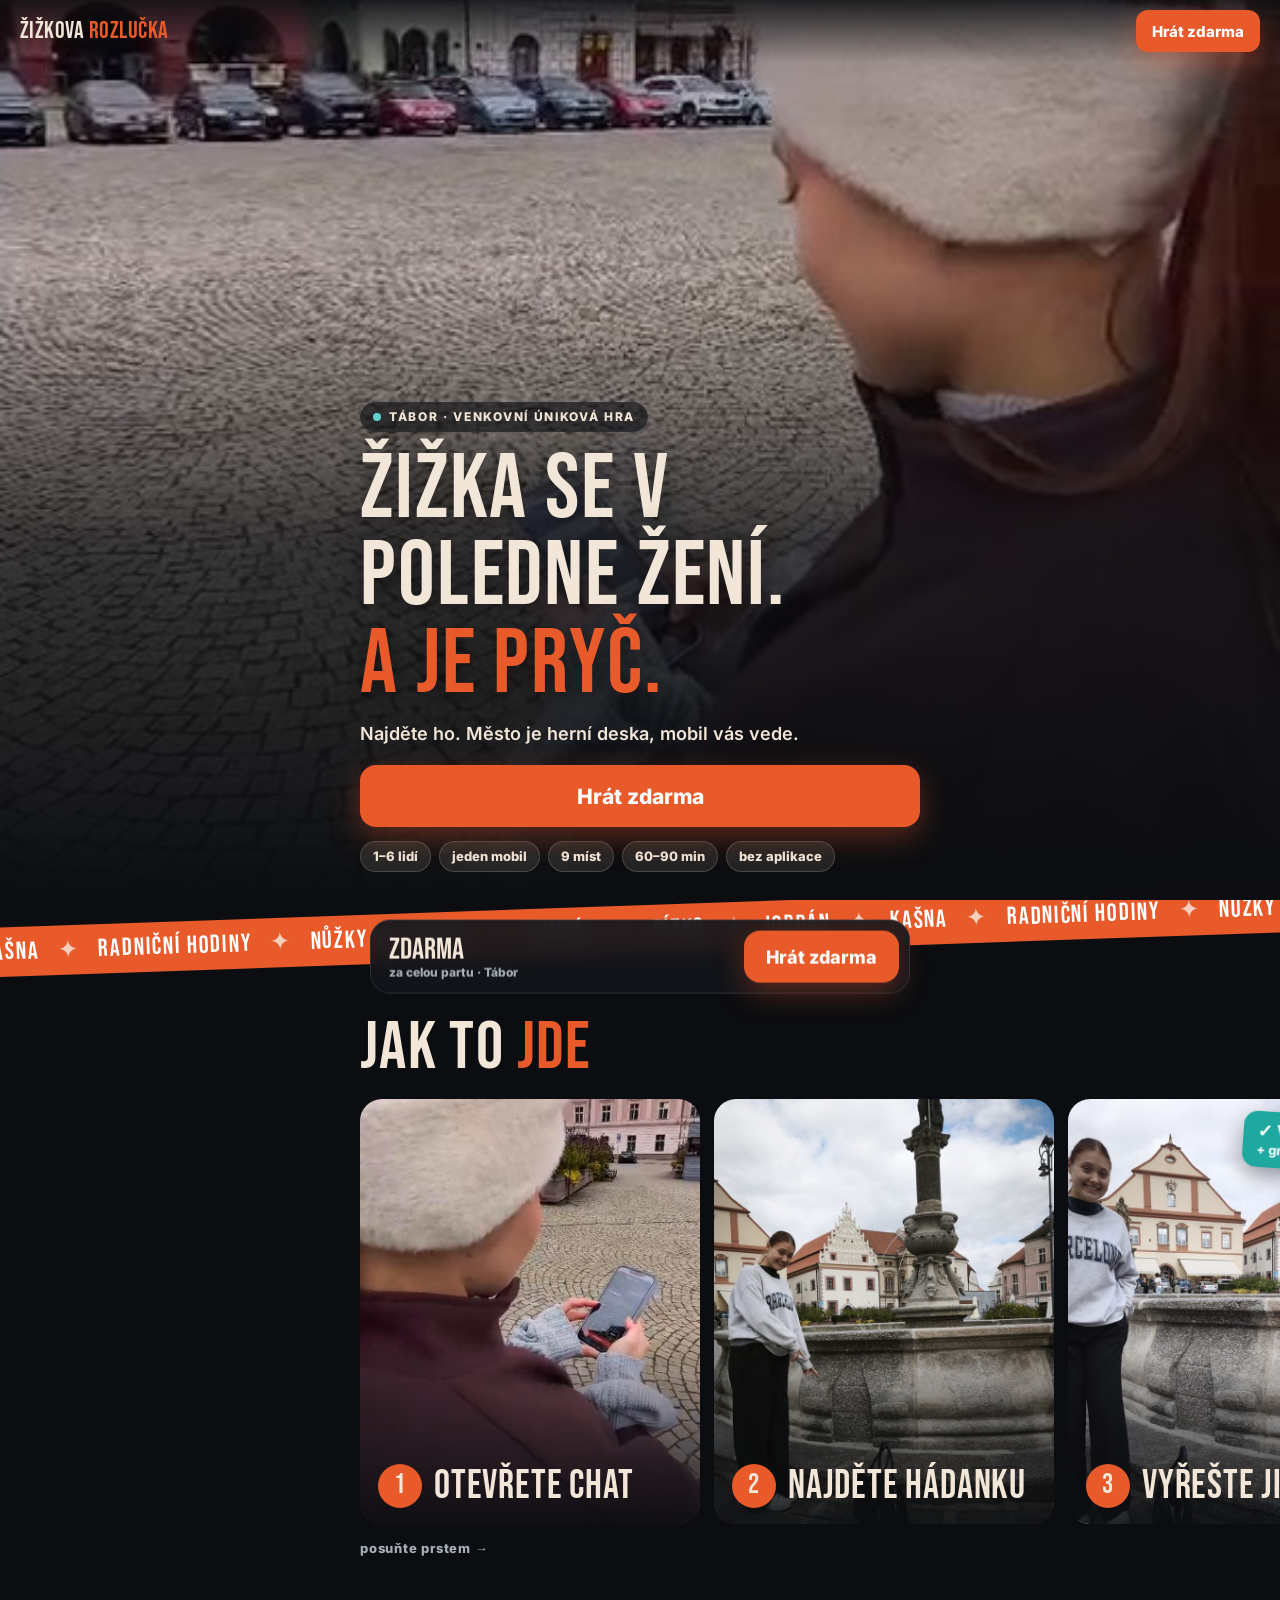
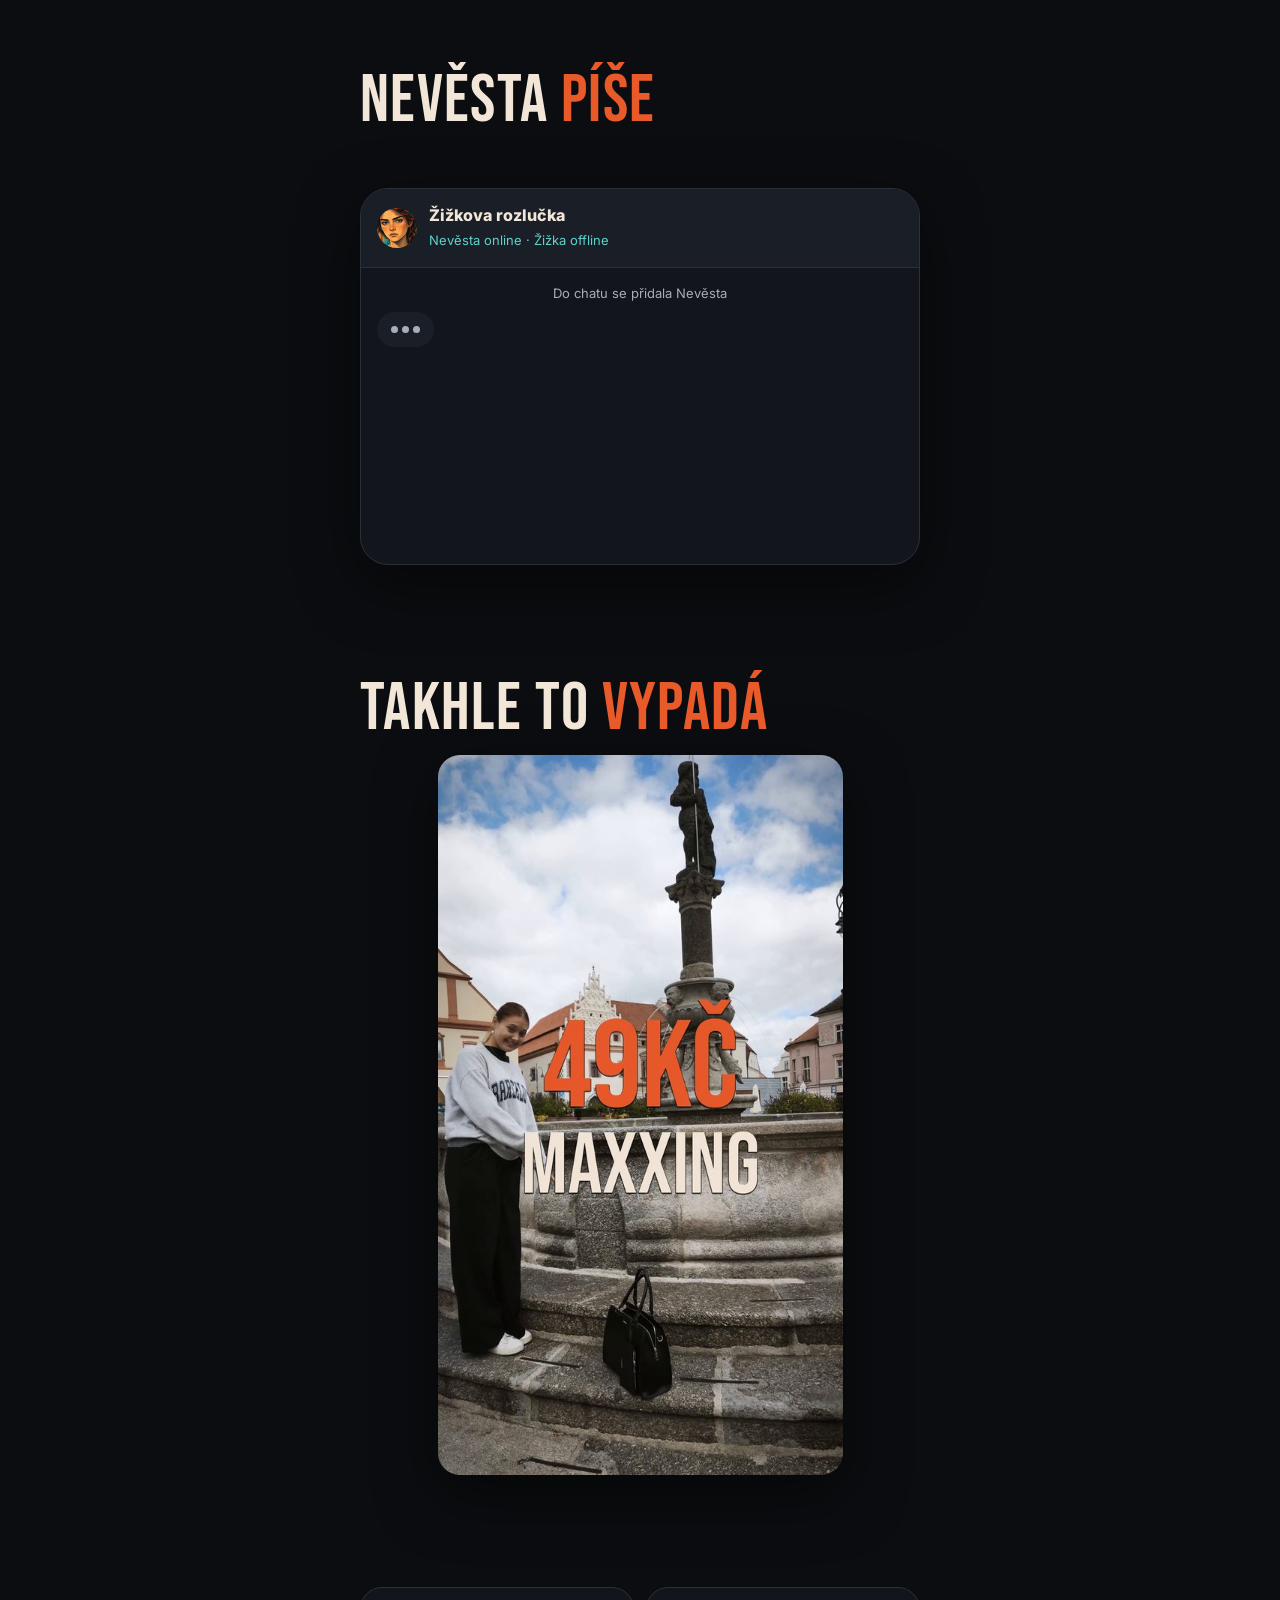
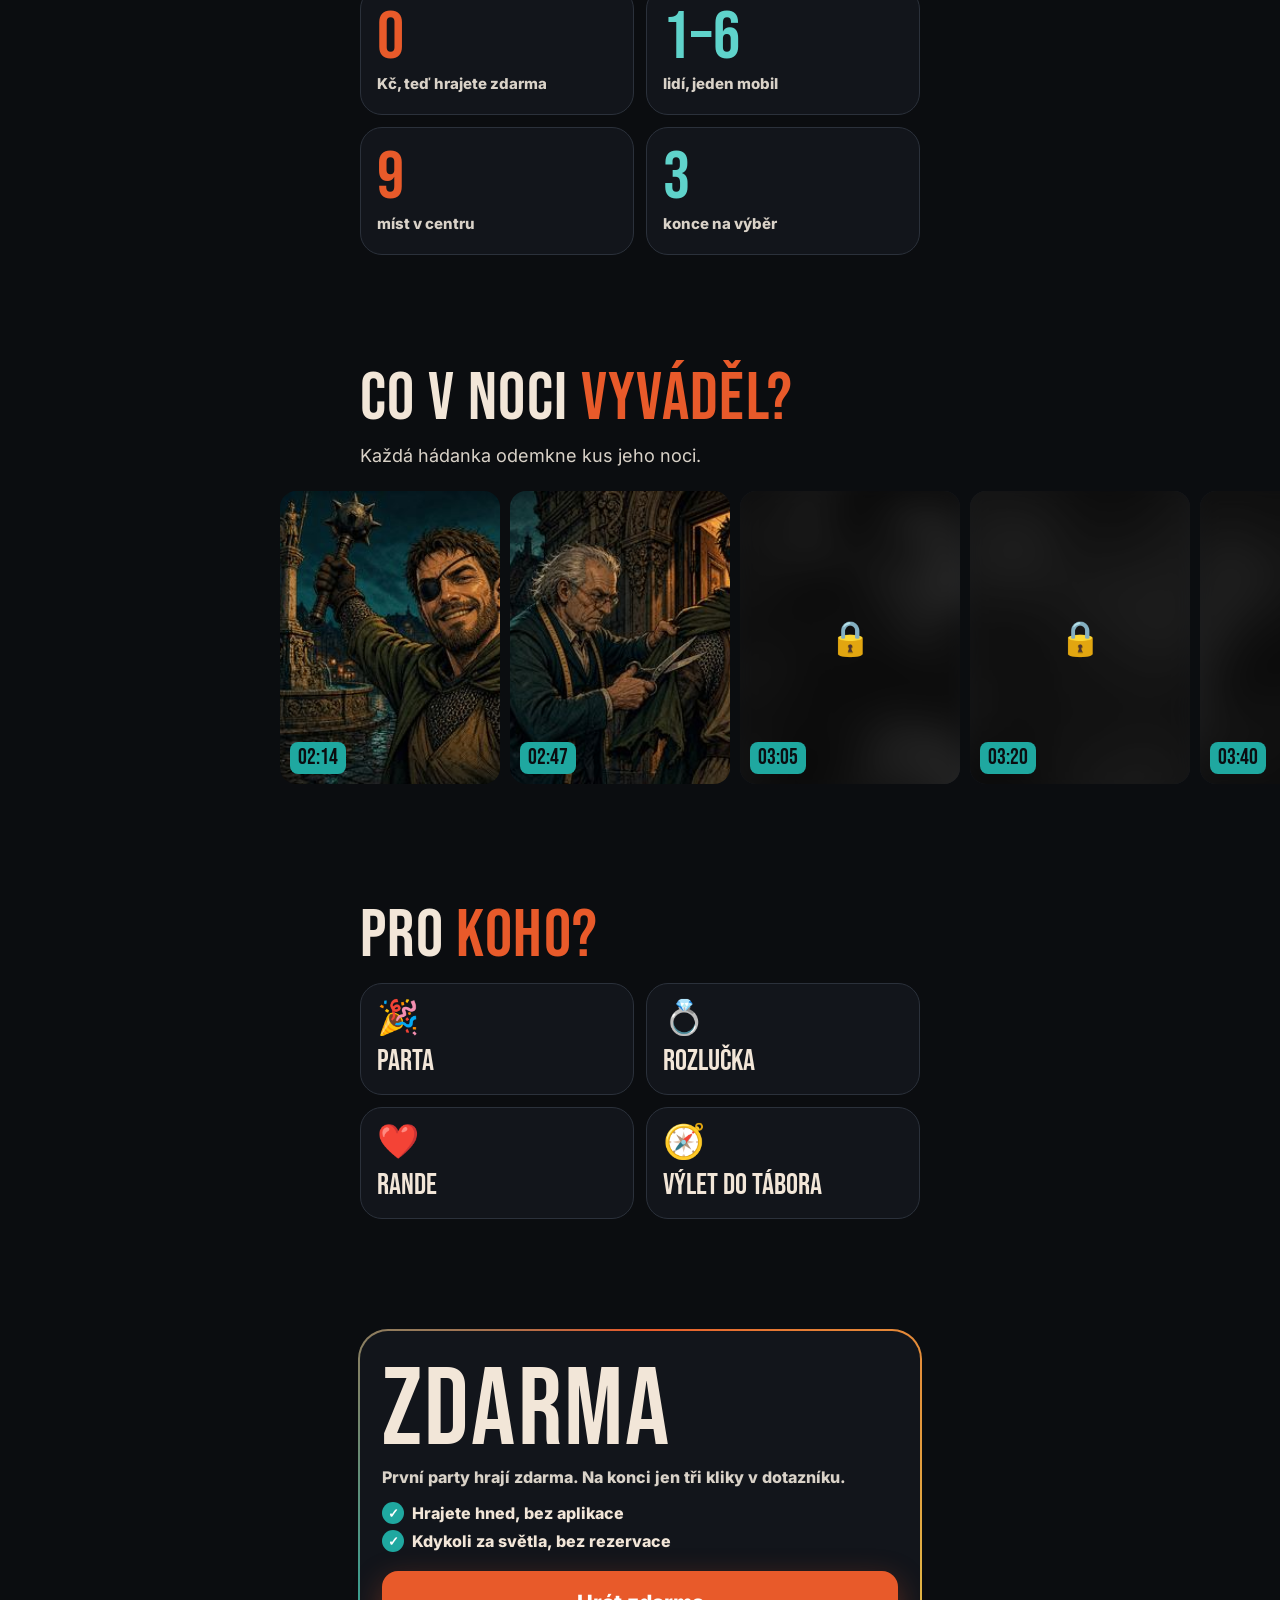
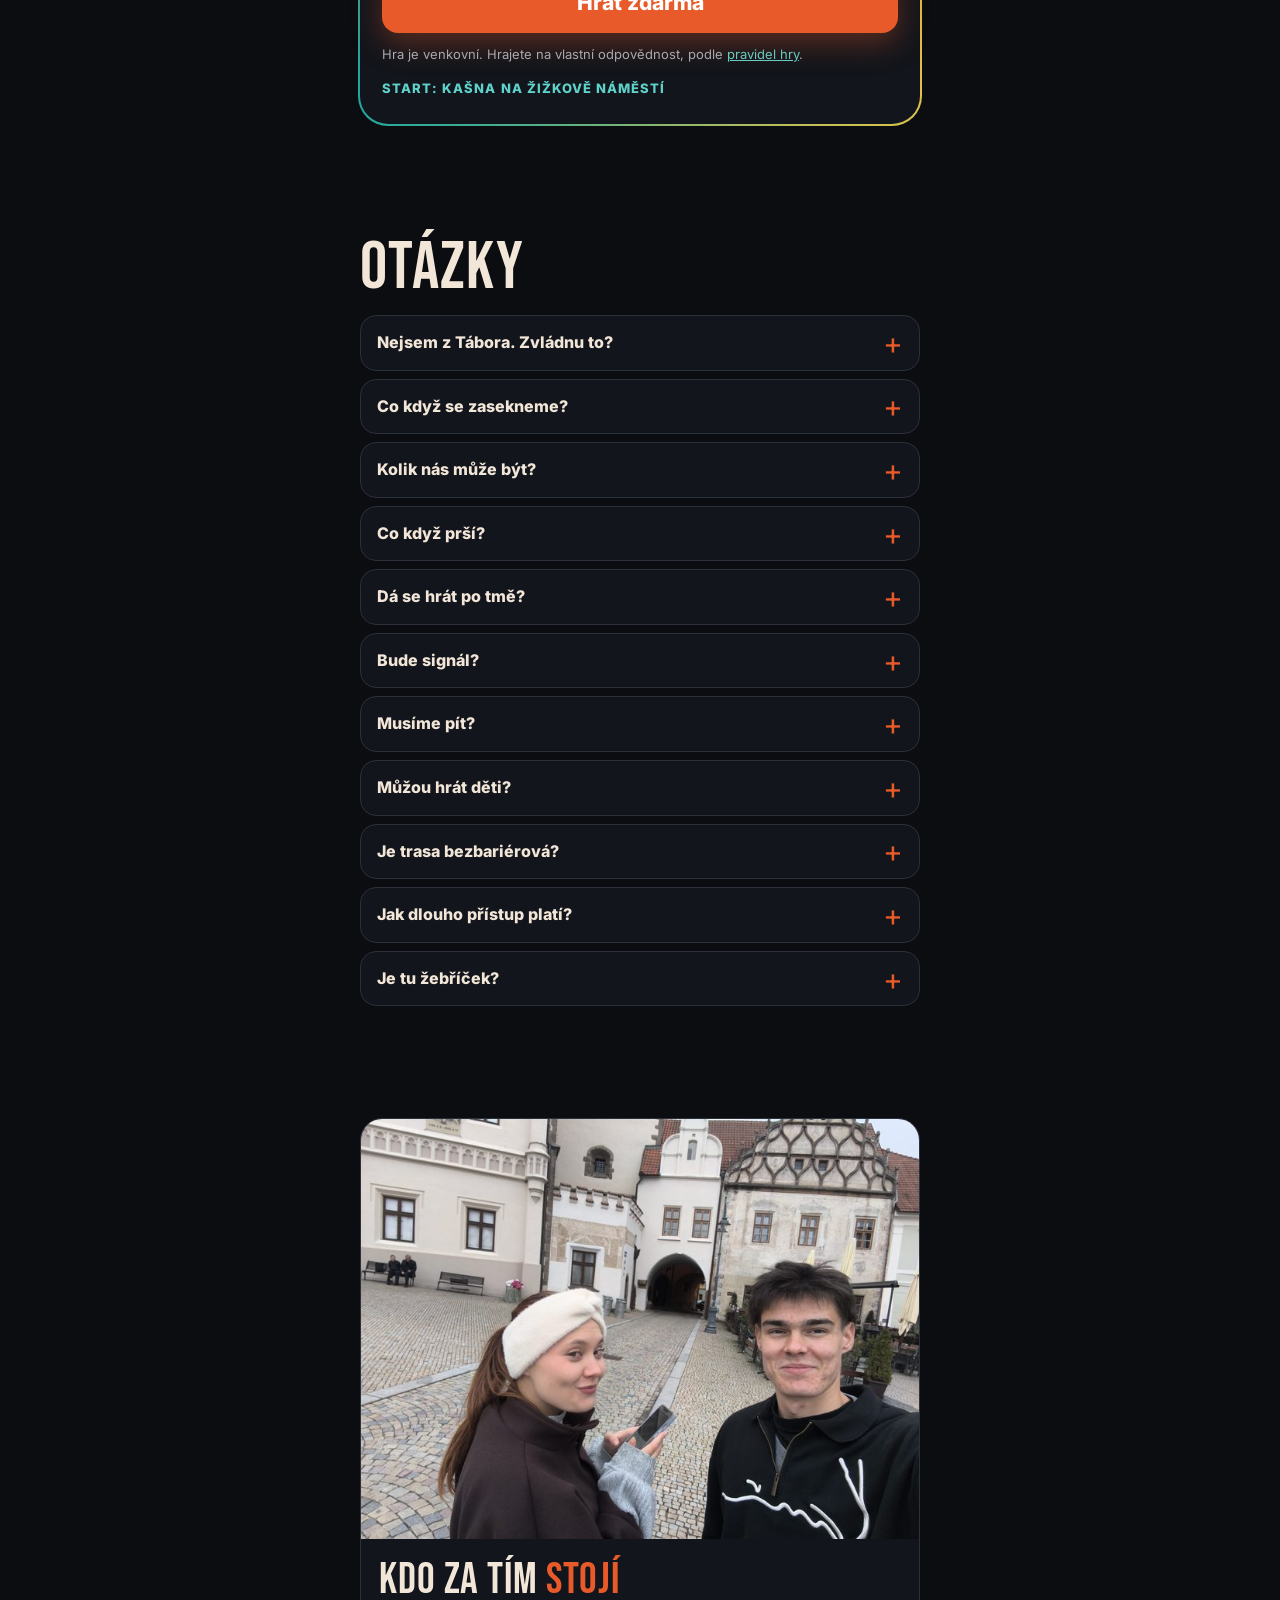
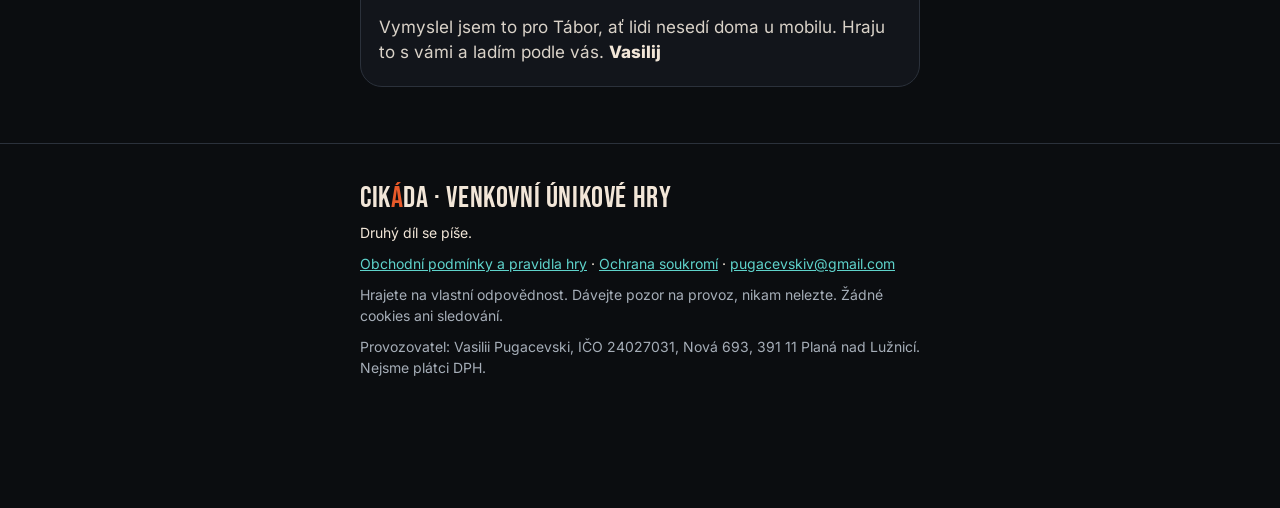
==== index.html @ 6585b7d1 "Nová úvodní stránka pro telefon: video, fotky, chat na zkoušku, méně textu Co-Authored-By: Claude Op" ====
<!doctype html>
<html lang="cs">
<head>
<meta charset="utf-8">
<meta name="viewport" content="width=device-width,initial-scale=1,viewport-fit=cover">
<title>Žižkova rozlučka – venkovní úniková hra v Táboře | CIKÁDA</title>
<meta name="description" content="Žižka se v poledne žení. A je pryč. Venkovní úniková hra pro partu 1–6 lidí v centru Tábora: 9 míst, jeden mobil, žádná aplikace. Hrajte kdykoli.">
<meta name="theme-color" content="#0B0D10">
<link rel="canonical" href="https://vavski.github.io/tabor-hra/">
<meta property="og:type" content="website">
<meta property="og:title" content="Žižkova rozlučka – venkovní úniková hra v Táboře">
<meta property="og:description" content="Žižka se v poledne žení. A je pryč. Najděte ho do poledne. 9 míst, jeden mobil, žádná aplikace.">
<meta property="og:image" content="https://vavski.github.io/tabor-hra/img/og.jpg">
<meta property="og:locale" content="cs_CZ">
<meta name="twitter:card" content="summary_large_image">
<link rel="icon" href="data:image/svg+xml,%3Csvg xmlns='http://www.w3.org/2000/svg' viewBox='0 0 64 64'%3E%3Crect width='64' height='64' rx='12' fill='%230B0D10'/%3E%3Ctext x='32' y='46' font-size='40' text-anchor='middle' font-family='Impact,sans-serif' fill='%23E85A2A'%3EŽ%3C/text%3E%3C/svg%3E">
<link rel="stylesheet" href="web/v5.css?v=20261022">
<script src="web/config.js?v=20261022"></script>
</head>
<body>
<a class="skip" href="#main">Přeskočit na obsah</a>

<header class="top">
  <a class="logo" href="#" aria-label="Žižkova rozlučka, nahoru">ŽIŽKOVA <span>ROZLUČKA</span></a>
  <a class="btn sm" data-cta href="#koupit"><span data-cta-label>Hrát</span></a>
</header>

<main id="main">

<!-- 1 · úvod: video, jedna věta, tlačítko -->
<section class="hero" aria-labelledby="h1">
  <video class="hero-bg" src="img/v5/uvod.mp4" poster="img/v5/uvod.jpg" autoplay muted loop playsinline aria-hidden="true"></video>
  <div class="hero-in">
    <p class="pill"><i></i>Tábor · venkovní úniková hra</p>
    <h1 id="h1">Žižka se v poledne žení.<br><span>A je pryč.</span></h1>
    <p class="hero-sub">Najděte ho. Město je herní deska, mobil vás vede.</p>
    <a class="btn big shine" data-cta href="#koupit"><span data-cta-label>Hrát</span></a>
    <ul class="chips">
      <li>1–6 lidí</li><li>jeden mobil</li><li>9 míst</li><li>60–90 min</li><li>bez aplikace</li>
    </ul>
  </div>
</section>

<div class="marq" aria-hidden="true"><div>
  <span>KAŠNA</span><b>✦</b><span>RADNIČNÍ HODINY</span><b>✦</b><span>NŮŽKY NA FASÁDĚ</span><b>✦</b><span>POMNÍK</span><b>✦</b><span>PÍTKO</span><b>✦</b><span>JORDÁN</span><b>✦</b>
  <span>KAŠNA</span><b>✦</b><span>RADNIČNÍ HODINY</span><b>✦</b><span>NŮŽKY NA FASÁDĚ</span><b>✦</b><span>POMNÍK</span><b>✦</b><span>PÍTKO</span><b>✦</b><span>JORDÁN</span><b>✦</b>
</div></div>

<!-- 2 · jak to jde: tři fotky -->
<section id="jak" aria-labelledby="jak-t">
  <div class="wrap">
    <h2 id="jak-t" class="reveal">Jak to <span>jde</span></h2>
  </div>
  <div class="cards" tabindex="0" aria-label="Tři kroky, posuňte prstem">
    <figure class="card reveal"><img src="img/v5/krok1.jpg" alt="Hráčka na náměstí drží mobil s chatem hry" loading="lazy" width="720" height="900">
      <figcaption><b>1</b>Otevřete chat</figcaption></figure>
    <figure class="card reveal d1"><img src="img/v5/krok2.jpg" alt="Hráčka ukazuje na kašnu, kde je schovaná hádanka" loading="lazy" width="720" height="900">
      <figcaption><b>2</b>Najděte hádanku</figcaption></figure>
    <figure class="card reveal d2"><img src="img/v5/krok3.jpg" alt="Hráčka se směje u kašny, hádanku vyřešila" loading="lazy" width="720" height="900">
      <span class="win">✓ VYŘEŠENO<small>+ groše do kasy</small></span>
      <figcaption><b>3</b>Vyřešte ji</figcaption></figure>
  </div>
  <div class="wrap"><p class="swipe">posuňte prstem →</p></div>
</section>

<!-- 3 · chat na zkoušku -->
<section id="chat-sec" aria-labelledby="chat-t">
  <div class="wrap">
    <h2 id="chat-t" class="reveal">Nevěsta <span>píše</span></h2>
    <p class="lead reveal">Takhle hra začíná. Odpovězte jí.</p>
    <div class="phone reveal" id="chat" aria-live="polite">
      <div class="ph-top"><img src="img/av-nevesta.jpg" alt="" width="40" height="40"><div><b>Žižkova rozlučka</b><small>Nevěsta online · Žižka offline</small></div></div>
      <div class="ph-body" id="chat-body"></div>
      <div class="ph-quick" id="chat-quick"></div>
    </div>
  </div>
</section>

<!-- 4 · video ukázka -->
<section aria-labelledby="vid-t">
  <div class="wrap">
    <h2 id="vid-t" class="reveal">Takhle to <span>vypadá</span></h2>
    <div class="vid reveal">
      <video src="img/v5/ukazka.mp4" poster="img/v5/ukazka.jpg" muted loop playsinline preload="none" data-autoplay aria-label="Krátké video z hraní na náměstí v Táboře"></video>
    </div>
  </div>
</section>

<!-- 5 · čísla -->
<section aria-labelledby="cis-t">
  <div class="wrap">
    <h2 id="cis-t" class="sr">Hra v číslech</h2>
    <div class="stats">
      <div class="reveal"><b data-count="49" id="stat-price">49</b><span id="stat-price-t">Kč za celou partu</span></div>
      <div class="reveal d1"><b>1–6</b><span>lidí, jeden mobil</span></div>
      <div class="reveal d2"><b data-count="9">9</b><span>míst v centru</span></div>
      <div class="reveal d3"><b data-count="3">3</b><span>konce na výběr</span></div>
    </div>
  </div>
</section>

<!-- 6 · okénka noci -->
<section class="noc" aria-labelledby="noc-t">
  <div class="wrap">
    <h2 id="noc-t" class="reveal">Co v noci <span>vyváděl?</span></h2>
    <p class="lead reveal">Každá hádanka odemkne kus jeho noci.</p>
  </div>
  <div class="okna" tabindex="0" aria-label="Devět okének Žižkovy noci">
    <figure class="okno"><img src="img/noc/1.jpg" alt="Žižka si u kašny dělá selfie" loading="lazy"><figcaption>02:14</figcaption></figure>
    <figure class="okno"><img src="img/noc/2.jpg" alt="Krejčí stříhá Žižkovi rukáv pláště" loading="lazy"><figcaption>02:47</figcaption></figure>
    <figure class="okno lock"><img src="img/noc/3.jpg" alt="" loading="lazy"><figcaption>03:05</figcaption></figure>
    <figure class="okno lock"><img src="img/noc/4.jpg" alt="" loading="lazy"><figcaption>03:20</figcaption></figure>
    <figure class="okno lock"><img src="img/noc/5.jpg" alt="" loading="lazy"><figcaption>03:40</figcaption></figure>
    <figure class="okno lock"><img src="img/noc/6.jpg" alt="" loading="lazy"><figcaption>04:02</figcaption></figure>
    <figure class="okno lock"><img src="img/noc/7.jpg" alt="" loading="lazy"><figcaption>04:30</figcaption></figure>
    <figure class="okno lock"><img src="img/noc/8.jpg" alt="" loading="lazy"><figcaption>04:50</figcaption></figure>
    <figure class="okno lock fin"><img src="img/noc/9.jpg" alt="" loading="lazy"><figcaption>05:02</figcaption></figure>
  </div>
</section>

<!-- 7 · pro koho -->
<section aria-labelledby="kdo-t">
  <div class="wrap">
    <h2 id="kdo-t" class="reveal">Pro <span>koho?</span></h2>
    <ul class="tiles">
      <li class="reveal"><i>🎉</i>Parta</li>
      <li class="reveal d1"><i>💍</i>Rozlučka</li>
      <li class="reveal d2"><i>❤️</i>Rande</li>
      <li class="reveal d3"><i>🧭</i>Výlet do Tábora</li>
    </ul>
  </div>
</section>

<!-- 8 · koupit -->
<section id="koupit" aria-labelledby="koupit-t">
  <div class="wrap">
    <div class="buy reveal">
      <h2 id="koupit-t" class="sr">Hrát</h2>
      <div data-only="prodej">
        <div class="price"><s class="hide" id="price-old"></s><span id="price">49</span><small>Kč</small></div>
        <p class="per">za celou partu · <span id="price-note">zaváděcí cena</span></p>
      </div>
      <div data-only="zdarma">
        <div class="price">Zdarma</div>
        <p class="per">První party hrají zdarma. Na konci jen tři kliky v dotazníku.</p>
      </div>
      <div data-only="brzy">
        <div class="price">Brzy</div>
        <p class="per">Napište nám a dáme vědět, až hra vyjde.</p>
      </div>
      <ul class="ticks">
        <li>Hrajete hned, bez aplikace</li>
        <li>Kdykoli za světla, bez rezervace</li>
        <li data-only="prodej">Peníze zpět, když hra nefunguje</li>
      </ul>
      <div data-only="prodej">
        <a class="btn big shine" id="pay-btn" href="#" rel="noopener">Koupit a hrát</a>
        <p class="small">Máte kód od kamarádů? Zadáte ho při platbě.</p>
        <p class="small">Zaplacením souhlasíte s <a href="podminky.html">obchodními podmínkami</a> a s tím, že přístup ke hře dostanete okamžitě. Tím ztrácíte právo odstoupit od smlouvy do 14 dnů. Když hra nefunguje, peníze vrátíme.</p>
        <p class="small hide" id="pay-missing">Platba se připravuje. Napište si o hru na <a data-mail href="#">e-mail</a>.</p>
      </div>
      <div data-only="zdarma">
        <a class="btn big shine" id="play-btn" href="hra/">Hrát zdarma</a>
        <p class="small">Hra je venkovní. Hrajete na vlastní odpovědnost, podle <a href="podminky.html">pravidel hry</a>.</p>
      </div>
      <div data-only="brzy">
        <a class="btn big" data-mail data-subject="Chci vědět, až Žižkova rozlučka vyjde" href="#">Napsat e-mail</a>
      </div>
      <p class="start">Start: kašna na Žižkově náměstí</p>
    </div>
  </div>
</section>

<!-- 9 · otázky -->
<section id="faq" aria-labelledby="faq-t">
  <div class="wrap">
    <h2 id="faq-t" class="reveal">Otázky</h2>
    <div class="faq">
      <details><summary>Nejsem z Tábora. Zvládnu to?</summary><p>Ano. Chat vás vede od místa k místu. Start je u kašny na Žižkově náměstí, 20 minut pěšky od nádraží.</p></details>
      <details><summary>Co když se zasekneme?</summary><p>Na každém místě jsou nápovědy. Ta poslední řekne řešení.</p></details>
      <details><summary>Kolik nás může být?</summary><p>1–6 lidí na jeden mobil. Větší parta se rozdělí na dvě a soutěží.</p></details>
      <details><summary>Co když prší?</summary><p>Hraje se venku. Když leje, přerušte to. Hra si pamatuje, kde jste.</p></details>
      <details><summary>Dá se hrát po tmě?</summary><p>Radši ne, hádanky jsou na fasádách. V listopadu vyrazte nejpozději ve tři.</p></details>
      <details><summary>Bude signál?</summary><p>Otevřete hru doma na wifi (asi 4 MB). Pak jde dohrát i bez signálu.</p></details>
      <details><summary>Musíme pít?</summary><p>Ne. Ve hře se pije jen voda z pítka.</p></details>
      <details><summary>Můžou hrát děti?</summary><p>Humor je pro 15+. Rodinnou verzi zatím nemáme.</p></details>
      <details><summary>Je trasa bezbariérová?</summary><p>Není. Je na ní kopec k Jordánu a úzká ulička.</p></details>
      <details><summary>Jak dlouho přístup platí?</summary><p><span data-validity>12</span> měsíců od zaplacení, jedna hra pro jednu partu.</p></details>
      <details><summary>Je tu žebříček?</summary><p>Ano. Pošlete nám kartu z konce hry a zapíšeme vaši rotu.</p></details>
    </div>
  </div>
</section>

<!-- 10 · o nás -->
<section id="o-nas" aria-labelledby="onas-t">
  <div class="wrap">
    <figure class="onas reveal">
      <img src="img/v5/onas.jpg" alt="Vasilij, autor hry, s testerkou na náměstí v Táboře" loading="lazy" width="720" height="541">
      <figcaption><h2 id="onas-t">Kdo za tím <span>stojí</span></h2>
        <p>Vymyslel jsem to pro Tábor, ať lidi nesedí doma u mobilu. Hraju to s vámi a ladím podle vás. <b>Vasilij</b></p>
        <a class="ig hide" id="ig2" href="#" rel="noopener">Instagram</a></figcaption>
    </figure>
  </div>
</section>

</main>

<footer>
  <div class="wrap">
    <p class="foot-logo">CIK<span>Á</span>DA · venkovní únikové hry</p>
    <p>Druhý díl se píše.</p>
    <p><a href="podminky.html">Obchodní podmínky a pravidla hry</a> · <a href="soukromi.html">Ochrana soukromí</a> · <a data-mail href="#">e-mail</a></p>
    <p class="muted">Hrajete na vlastní odpovědnost. Dávejte pozor na provoz, nikam nelezte. Žádné cookies ani sledování.</p>
    <p class="muted" id="seller"></p>
  </div>
</footer>

<div class="bar" id="bar">
  <div id="bar-price">49&nbsp;Kč<small>za celou partu</small></div>
  <a class="btn shine" data-cta href="#koupit"><span data-cta-label>Hrát</span></a>
</div>
<div class="toast" id="toast" role="status"></div>

<script src="web/v5.js?v=20261022"></script>
</body>
</html>
---- web/v5.css ----
/* Žižkova rozlučka – úvodní stránka v5 (22. 10. 2026). Stavěno pro telefon: obraz místo textu, max 3 řádky v kuse.
   Podmínky a soukromí dál používají style.css. */
@import url("fonts.css");

:root{
  --ink:#0B0D10; --ink2:#12151b; --ink3:#1a1e26; --line:#2b313b;
  --paper:#F2E6D8; --paper2:#d9d2c8; --mute:#a6aeb8;
  --ember:#E85A2A; --ember2:#ff7a47; --teal:#1FA8A0; --teal2:#5fd3cb; --gold:#e0c34a;
  --pad:20px; --r:22px;
}
*{box-sizing:border-box;margin:0;padding:0}
html{scroll-behavior:smooth;-webkit-text-size-adjust:100%}
html,body{overflow-x:clip}
body{background:var(--ink);color:var(--paper);font:17px/1.5 Inter,system-ui,sans-serif}
img,video{display:block;max-width:100%}
a{color:var(--teal2)}
a:focus-visible,button:focus-visible,summary:focus-visible,[tabindex]:focus-visible{outline:3px solid var(--gold);outline-offset:3px;border-radius:8px}
.skip{position:absolute;left:-999px;top:8px;background:var(--gold);color:#000;padding:8px 12px;border-radius:8px;z-index:100;font-weight:800}
.skip:focus{left:8px}
.sr{position:absolute;width:1px;height:1px;overflow:hidden;clip:rect(0 0 0 0)}
.hide{display:none!important}
.muted{color:var(--mute)}

/* jedna osa pro všechno: 20 px od kraje, max 560 px */
.wrap{width:min(560px,100% - 2*var(--pad));margin:0 auto}
section{padding:56px 0}
h1,h2,.price,.stats b,.logo,.card figcaption,.foot-logo{font-family:"Bebas Neue",Impact,sans-serif;font-weight:400;letter-spacing:.02em;line-height:.95}
h2{font-size:clamp(48px,13vw,68px);margin-bottom:14px}
h1 span,h2 span{color:var(--ember)}
.lead{font-size:18px;color:var(--paper2);margin:-4px 0 18px}

/* tlačítka */
.btn{position:relative;overflow:hidden;display:inline-flex;align-items:center;justify-content:center;background:var(--ember);color:#fff;border:0;border-radius:16px;padding:14px 22px;font:800 18px Inter;text-decoration:none;cursor:pointer;min-height:52px;box-shadow:0 10px 30px rgba(232,90,42,.35);transition:transform .15s}
.btn:active{transform:scale(.97)}
.btn.big{width:100%;min-height:62px;font-size:21px}
.btn.sm{min-height:42px;padding:8px 16px;font-size:15px;border-radius:12px}
.shine::after{content:"";position:absolute;inset:0;background:linear-gradient(110deg,transparent 30%,rgba(255,255,255,.45) 50%,transparent 70%);transform:translateX(-100%);animation:shine 3.2s ease-in-out infinite}
@keyframes shine{0%,55%{transform:translateX(-100%)}85%,100%{transform:translateX(100%)}}

/* hlavička */
.top{position:fixed;inset:0 0 auto;z-index:20;display:flex;align-items:center;justify-content:space-between;gap:12px;padding:10px var(--pad);padding-top:max(10px,env(safe-area-inset-top));background:linear-gradient(rgba(11,13,16,.85),rgba(11,13,16,0))}
.logo{font-size:24px;color:var(--paper);text-decoration:none}
.logo span{color:var(--ember)}

/* 1 · úvod */
.hero{position:relative;min-height:100svh;display:flex;align-items:flex-end;padding:0 0 28px;overflow:hidden}
.hero-bg{position:absolute;inset:0;width:100%;height:100%;object-fit:cover}
.hero::before{content:"";position:absolute;inset:0;z-index:1;background:linear-gradient(180deg,rgba(11,13,16,.35) 0%,rgba(11,13,16,.1) 30%,rgba(11,13,16,.75) 60%,var(--ink) 100%)}
.hero-in{position:relative;z-index:2;width:min(560px,100% - 2*var(--pad));margin:0 auto}
.pill{display:inline-flex;align-items:center;gap:8px;font:800 12px/1 Inter;letter-spacing:.14em;text-transform:uppercase;background:rgba(11,13,16,.6);border:1px solid var(--line);border-radius:99px;padding:8px 12px;margin-bottom:14px}
.pill i{width:8px;height:8px;border-radius:50%;background:var(--teal2);box-shadow:0 0 0 0 var(--teal2);animation:ping 1.8s infinite}
@keyframes ping{70%{box-shadow:0 0 0 8px transparent}100%{box-shadow:0 0 0 0 transparent}}
h1{font-size:clamp(56px,16vw,92px);text-shadow:0 4px 24px rgba(0,0,0,.6)}
h1 span{display:inline-block;animation:pop .7s .3s both}
@keyframes pop{from{opacity:0;transform:translateY(18px) scale(.9)}to{opacity:1;transform:none}}
.hero-sub{font-size:18px;font-weight:600;margin:12px 0 18px;color:var(--paper)}
.chips{list-style:none;display:flex;flex-wrap:wrap;gap:8px;margin-top:14px}
.chips li{font:700 13px/1 Inter;background:rgba(242,230,216,.1);border:1px solid rgba(242,230,216,.18);border-radius:99px;padding:8px 12px}

/* běžící pás míst */
.marq{overflow:hidden;background:var(--ember);color:#fff;padding:12px 0;transform:rotate(-2deg) scale(1.03);margin:6px 0}
.marq div{display:flex;gap:18px;width:max-content;animation:marq 22s linear infinite;font:400 24px/1 "Bebas Neue",Impact,sans-serif;letter-spacing:.06em}
.marq b{font-weight:400;opacity:.7}
@keyframes marq{to{transform:translateX(-50%)}}

/* 2 · tři kroky */
.cards{display:flex;gap:14px;overflow-x:auto;scroll-snap-type:x mandatory;padding:4px var(--pad) 8px;scrollbar-width:none}
.cards::-webkit-scrollbar{display:none}
@media (min-width:600px){.cards{padding-left:calc(50% - 280px);padding-right:calc(50% - 280px)}}
.card{position:relative;flex:0 0 78%;max-width:340px;scroll-snap-align:center;border-radius:var(--r);overflow:hidden;background:var(--ink3);aspect-ratio:4/5}
.card img{width:100%;height:100%;object-fit:cover}
.card::after{content:"";position:absolute;inset:0;background:linear-gradient(180deg,transparent 55%,rgba(11,13,16,.9))}
.card figcaption{position:absolute;left:18px;right:18px;bottom:16px;z-index:2;font-size:40px;display:flex;align-items:center;gap:12px}
.card figcaption b{display:grid;place-items:center;width:44px;height:44px;border-radius:50%;background:var(--ember);font-size:28px;font-weight:400;flex:none}
.win{position:absolute;z-index:3;top:16px;right:16px;background:var(--teal);color:#fff;font:800 18px/1.1 Inter;padding:10px 14px;border-radius:14px;box-shadow:0 8px 24px rgba(0,0,0,.4);transform:rotate(4deg)}
.win small{display:block;font:700 13px Inter;opacity:.9}
.card.in .win{animation:bump .6s .5s both}
@keyframes bump{0%{transform:scale(0) rotate(-20deg)}70%{transform:scale(1.15) rotate(6deg)}100%{transform:scale(1) rotate(4deg)}}
.swipe{font:700 13px Inter;color:var(--mute);margin-top:8px;letter-spacing:.06em}

/* 3 · chat */
.phone{background:var(--ink2);border:1px solid var(--line);border-radius:28px;overflow:hidden;box-shadow:0 20px 60px rgba(0,0,0,.5)}
.ph-top{display:flex;align-items:center;gap:12px;padding:14px 16px;border-bottom:1px solid var(--line);background:var(--ink3)}
.ph-top img{width:40px;height:40px;border-radius:50%}
.ph-top b{display:block;font-size:16px}
.ph-top small{color:var(--teal2);font-size:13px}
.ph-body{padding:16px;display:flex;flex-direction:column;gap:10px;min-height:280px}
.m{max-width:85%;padding:11px 14px;border-radius:18px 18px 18px 6px;background:var(--ink3);font-size:16px;line-height:1.4;animation:msg .35s both}
.m.me{align-self:flex-end;background:var(--teal);color:#fff;border-radius:18px 18px 6px 18px}
.m.sys{align-self:center;background:none;color:var(--mute);font-size:13px;padding:0}
.m.hot{border:2px solid var(--ember)}
.m small{display:block;color:var(--ember2);font-weight:800;font-size:12px;margin-bottom:2px}
.typing{display:inline-flex;gap:4px;padding:14px;background:var(--ink3);border-radius:18px;width:max-content}
.typing i{width:7px;height:7px;border-radius:50%;background:var(--mute);animation:dot 1s infinite}
.typing i:nth-child(2){animation-delay:.15s}.typing i:nth-child(3){animation-delay:.3s}
@keyframes dot{50%{opacity:.25;transform:translateY(-3px)}}
@keyframes msg{from{opacity:0;transform:translateY(10px)}to{opacity:1;transform:none}}
.ph-quick{display:flex;flex-wrap:wrap;gap:8px;padding:0 16px 16px}
.ph-quick button,.ph-quick a{flex:1 1 45%;min-height:48px;border-radius:14px;border:2px solid var(--teal);background:transparent;color:var(--paper);font:700 15px Inter;cursor:pointer;animation:msg .35s both;text-align:center;text-decoration:none;display:grid;place-items:center;padding:8px}
.ph-quick a{background:var(--ember);border-color:var(--ember);color:#fff;flex-basis:100%}

/* 4 · video */
.vid{border-radius:var(--r);overflow:hidden;aspect-ratio:9/16;max-height:80svh;margin:0 auto;background:var(--ink3);box-shadow:0 20px 60px rgba(0,0,0,.5)}
.vid video{width:100%;height:100%;object-fit:cover}

/* 5 · čísla */
.stats{display:grid;grid-template-columns:1fr 1fr;gap:12px}
.stats div{background:var(--ink2);border:1px solid var(--line);border-radius:var(--r);padding:18px 16px}
.stats b{display:block;font-size:68px;color:var(--ember)}
.stats div:nth-child(2) b,.stats div:nth-child(4) b{color:var(--teal2)}
.stats span{font:700 15px/1.3 Inter;color:var(--paper2)}

/* 6 · okénka */
.okna{display:flex;gap:10px;overflow-x:auto;scroll-snap-type:x mandatory;padding:4px var(--pad) 8px;scrollbar-width:none}
.okna::-webkit-scrollbar{display:none}
@media (min-width:600px){.okna{padding-left:calc(50% - 280px)}}
.okno{position:relative;flex:0 0 46%;max-width:220px;aspect-ratio:3/4;border-radius:16px;overflow:hidden;scroll-snap-align:start;background:var(--ink3);cursor:pointer}
.okno img{width:100%;height:100%;object-fit:cover}
.okno figcaption{position:absolute;left:10px;bottom:10px;background:var(--teal);color:var(--ink);font:400 22px/1 "Bebas Neue",Impact;padding:5px 8px;border-radius:8px}
.okno.lock img{filter:blur(14px) brightness(.5);transform:scale(1.2)}
.okno.lock::after{content:"🔒";position:absolute;inset:0;display:grid;place-items:center;font-size:34px}
.okno.fin figcaption{background:var(--ember);color:#fff}
.okno.shake{animation:shake .4s}
@keyframes shake{25%{transform:translateX(-6px)}75%{transform:translateX(6px)}}

/* 7 · pro koho */
.tiles{list-style:none;display:grid;grid-template-columns:1fr 1fr;gap:12px}
.tiles li{background:var(--ink2);border:1px solid var(--line);border-radius:var(--r);padding:18px 16px;font:400 30px/1 "Bebas Neue",Impact,sans-serif}
.tiles i{display:block;font-style:normal;font-size:34px;margin-bottom:10px}

/* 8 · koupit */
.buy{position:relative;border-radius:28px;padding:28px 22px;background:var(--ink2);isolation:isolate}
.buy::before{content:"";position:absolute;inset:-2px;z-index:-1;border-radius:30px;background:conic-gradient(from var(--a,0deg),var(--ember),var(--gold),var(--teal),var(--ember));animation:spin 6s linear infinite}
.buy::after{content:"";position:absolute;inset:0;z-index:-1;border-radius:28px;background:var(--ink2)}
@property --a{syntax:"<angle>";inherits:false;initial-value:0deg}
@keyframes spin{to{--a:360deg}}
.price{font-size:110px;color:var(--paper);display:flex;align-items:baseline;gap:8px}
.price small{font-size:40px;color:var(--ember)}
.price s{font-size:40px;color:var(--mute)}
.per{font:700 16px Inter;color:var(--paper2);margin:4px 0 16px}
.per span{color:var(--gold)}
.ticks{list-style:none;margin:0 0 20px;display:grid;gap:8px}
.ticks li{font:700 16px Inter;padding-left:30px;position:relative}
.ticks li::before{content:"✓";position:absolute;left:0;top:-1px;width:22px;height:22px;border-radius:50%;background:var(--teal);color:#fff;display:grid;place-items:center;font-size:13px}
.small{font-size:13px;line-height:1.45;color:var(--mute);margin-top:12px}
.start{margin-top:16px;font:800 13px Inter;letter-spacing:.08em;text-transform:uppercase;color:var(--teal2)}

/* 9 · otázky */
.faq{display:grid;gap:8px}
.faq details{background:var(--ink2);border:1px solid var(--line);border-radius:16px}
.faq summary{list-style:none;cursor:pointer;padding:16px 48px 16px 16px;font:700 16px/1.35 Inter;position:relative;min-height:52px}
.faq summary::-webkit-details-marker{display:none}
.faq summary::after{content:"+";position:absolute;right:16px;top:50%;transform:translateY(-50%);font:400 30px/1 Inter;color:var(--ember);transition:transform .2s}
.faq details[open] summary::after{transform:translateY(-50%) rotate(45deg)}
.faq details p{padding:0 16px 16px;color:var(--paper2);font-size:16px}

/* 10 · o nás */
.onas{border-radius:var(--r);overflow:hidden;background:var(--ink2);border:1px solid var(--line)}
.onas img{width:100%;height:auto}
.onas figcaption{padding:20px 18px}
.onas h2{font-size:44px}
.onas p{color:var(--paper2)}
.onas p b{color:var(--paper)}
.ig{display:inline-block;margin-top:10px;font-weight:800}

/* patička */
footer{padding:40px 0 120px;border-top:1px solid var(--line);font-size:14px}
footer p{margin-bottom:10px}
.foot-logo{font-size:30px}
.foot-logo span{color:var(--ember)}

/* lišta dole */
.bar{position:fixed;left:10px;right:10px;bottom:max(10px,env(safe-area-inset-bottom));z-index:30;display:flex;align-items:center;justify-content:space-between;gap:12px;padding:10px 10px 10px 18px;background:rgba(18,21,27,.92);backdrop-filter:blur(10px);-webkit-backdrop-filter:blur(10px);border:1px solid var(--line);border-radius:20px;transform:translateY(140%);transition:transform .3s;max-width:540px;margin:0 auto}
.bar.on{transform:none}
#bar-price{font:400 30px/1 "Bebas Neue",Impact,sans-serif}
#bar-price small{display:block;font:700 12px Inter;color:var(--mute)}
.toast{position:fixed;left:50%;bottom:96px;z-index:40;transform:translate(-50%,20px);opacity:0;background:var(--paper);color:var(--ink);font:700 14px Inter;padding:10px 14px;border-radius:12px;transition:.25s;pointer-events:none;max-width:90vw;text-align:center}
.toast.on{opacity:1;transform:translate(-50%,0)}

/* objevování */
.reveal{opacity:0;transform:translateY(24px);transition:opacity .6s ease,transform .6s ease}
.reveal.in{opacity:1;transform:none}
.reveal.d1{transition-delay:.1s}.reveal.d2{transition-delay:.2s}.reveal.d3{transition-delay:.3s}
@media (prefers-reduced-motion:reduce){
  .reveal{opacity:1;transform:none;transition:none}
  .shine::after,.marq div,.pill i,.buy::before,h1 span,.card.in .win{animation:none}
}
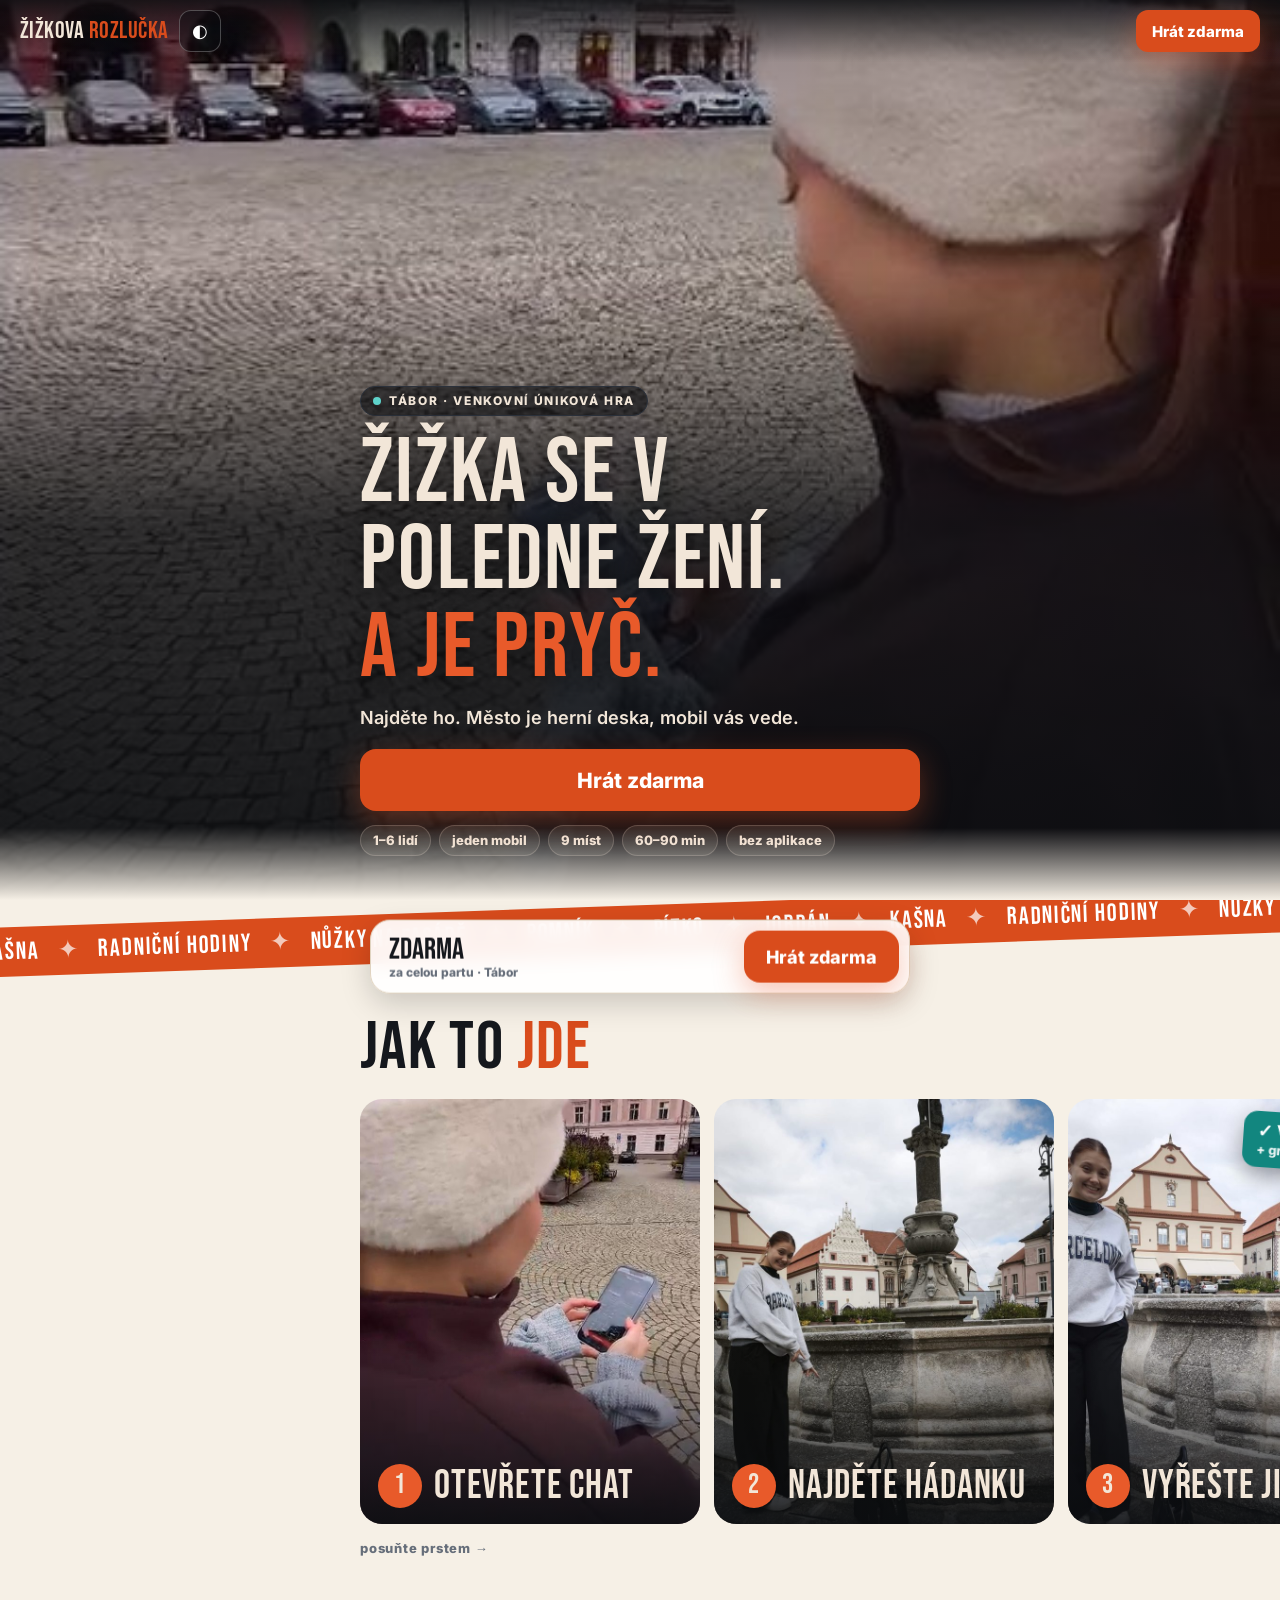
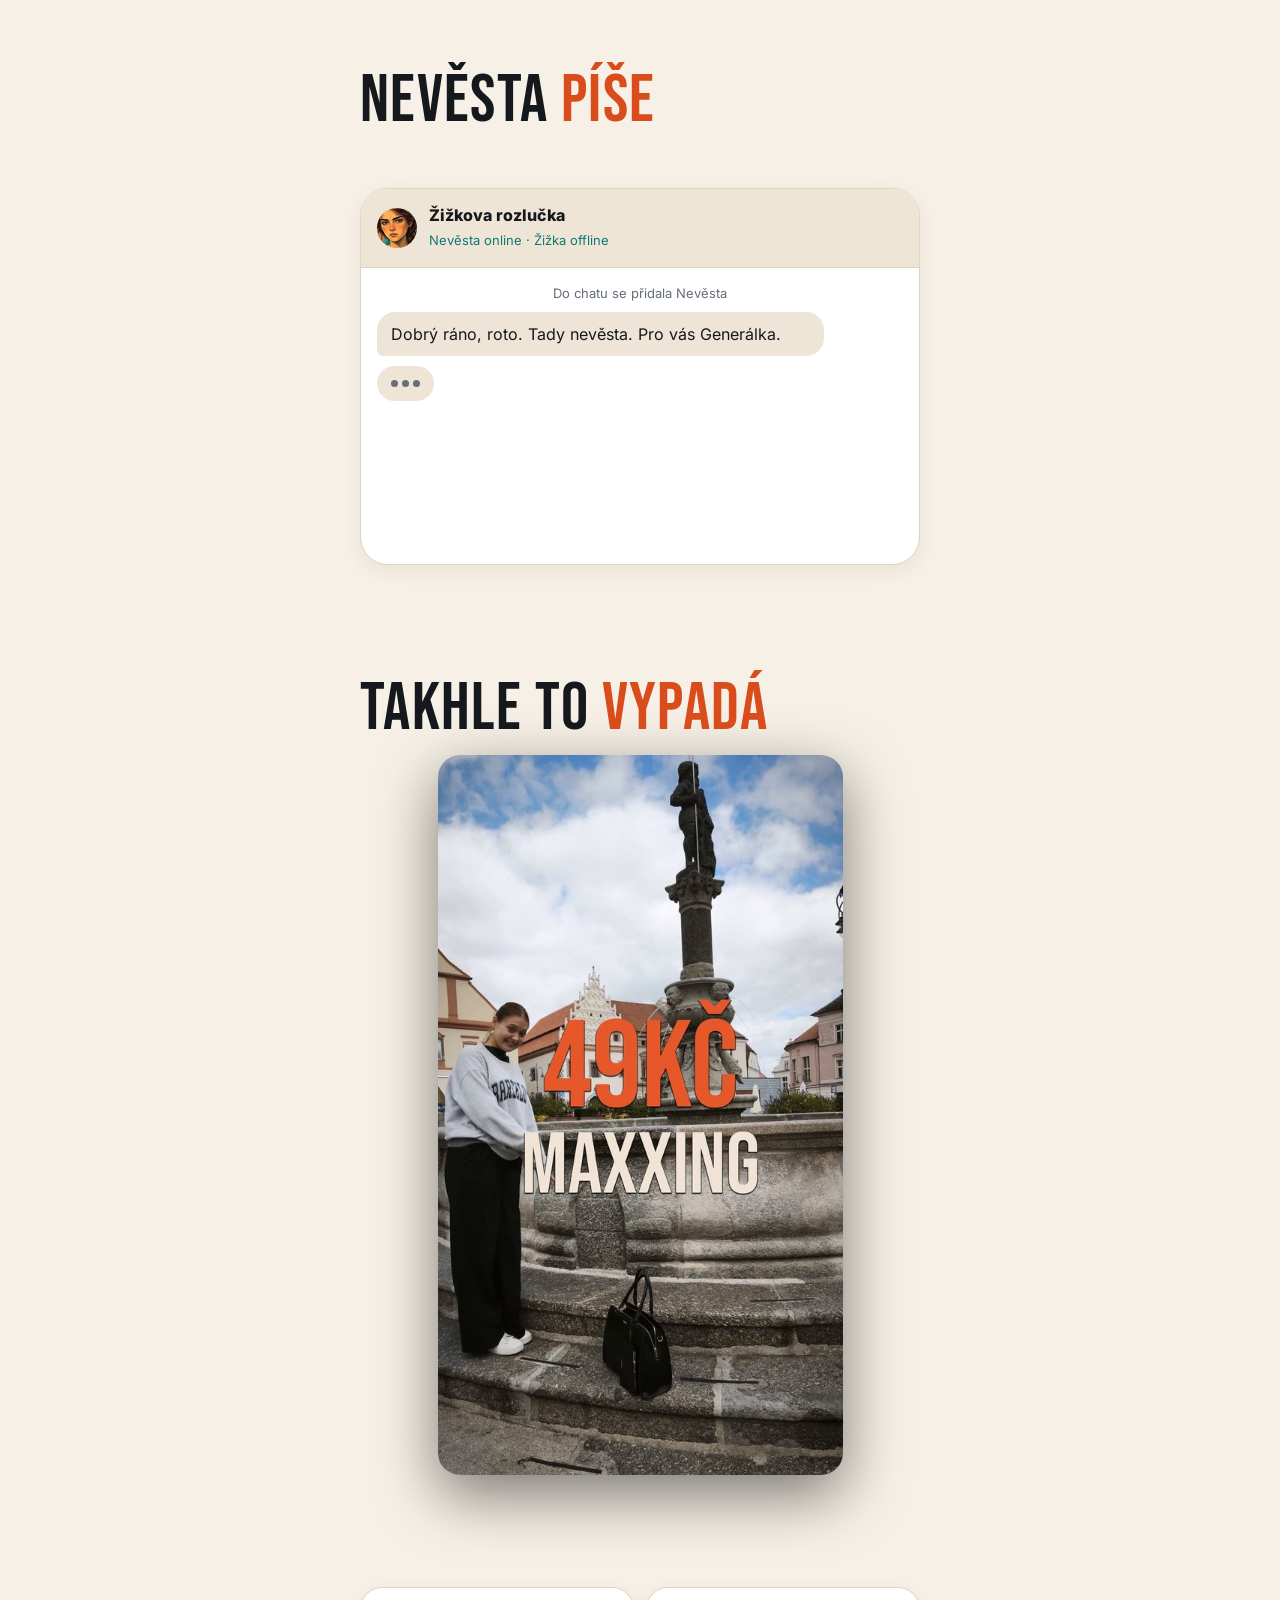
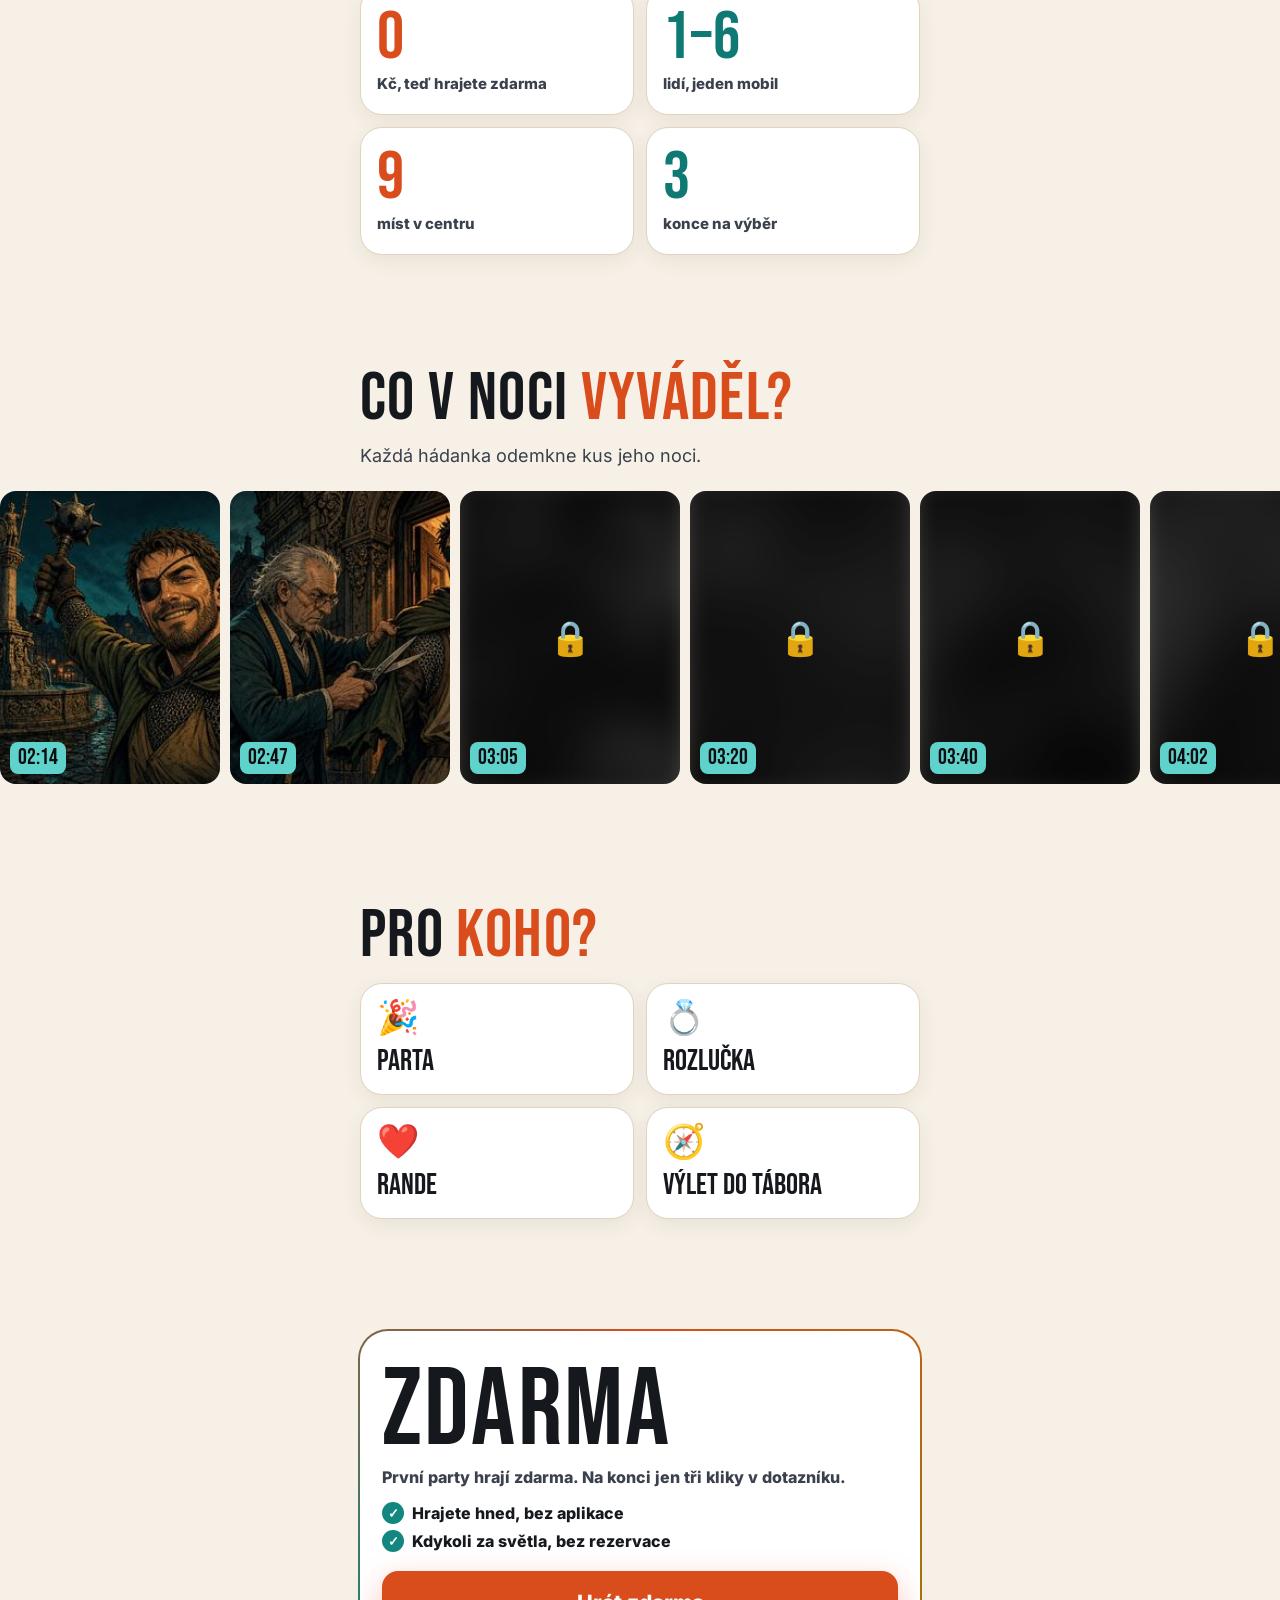
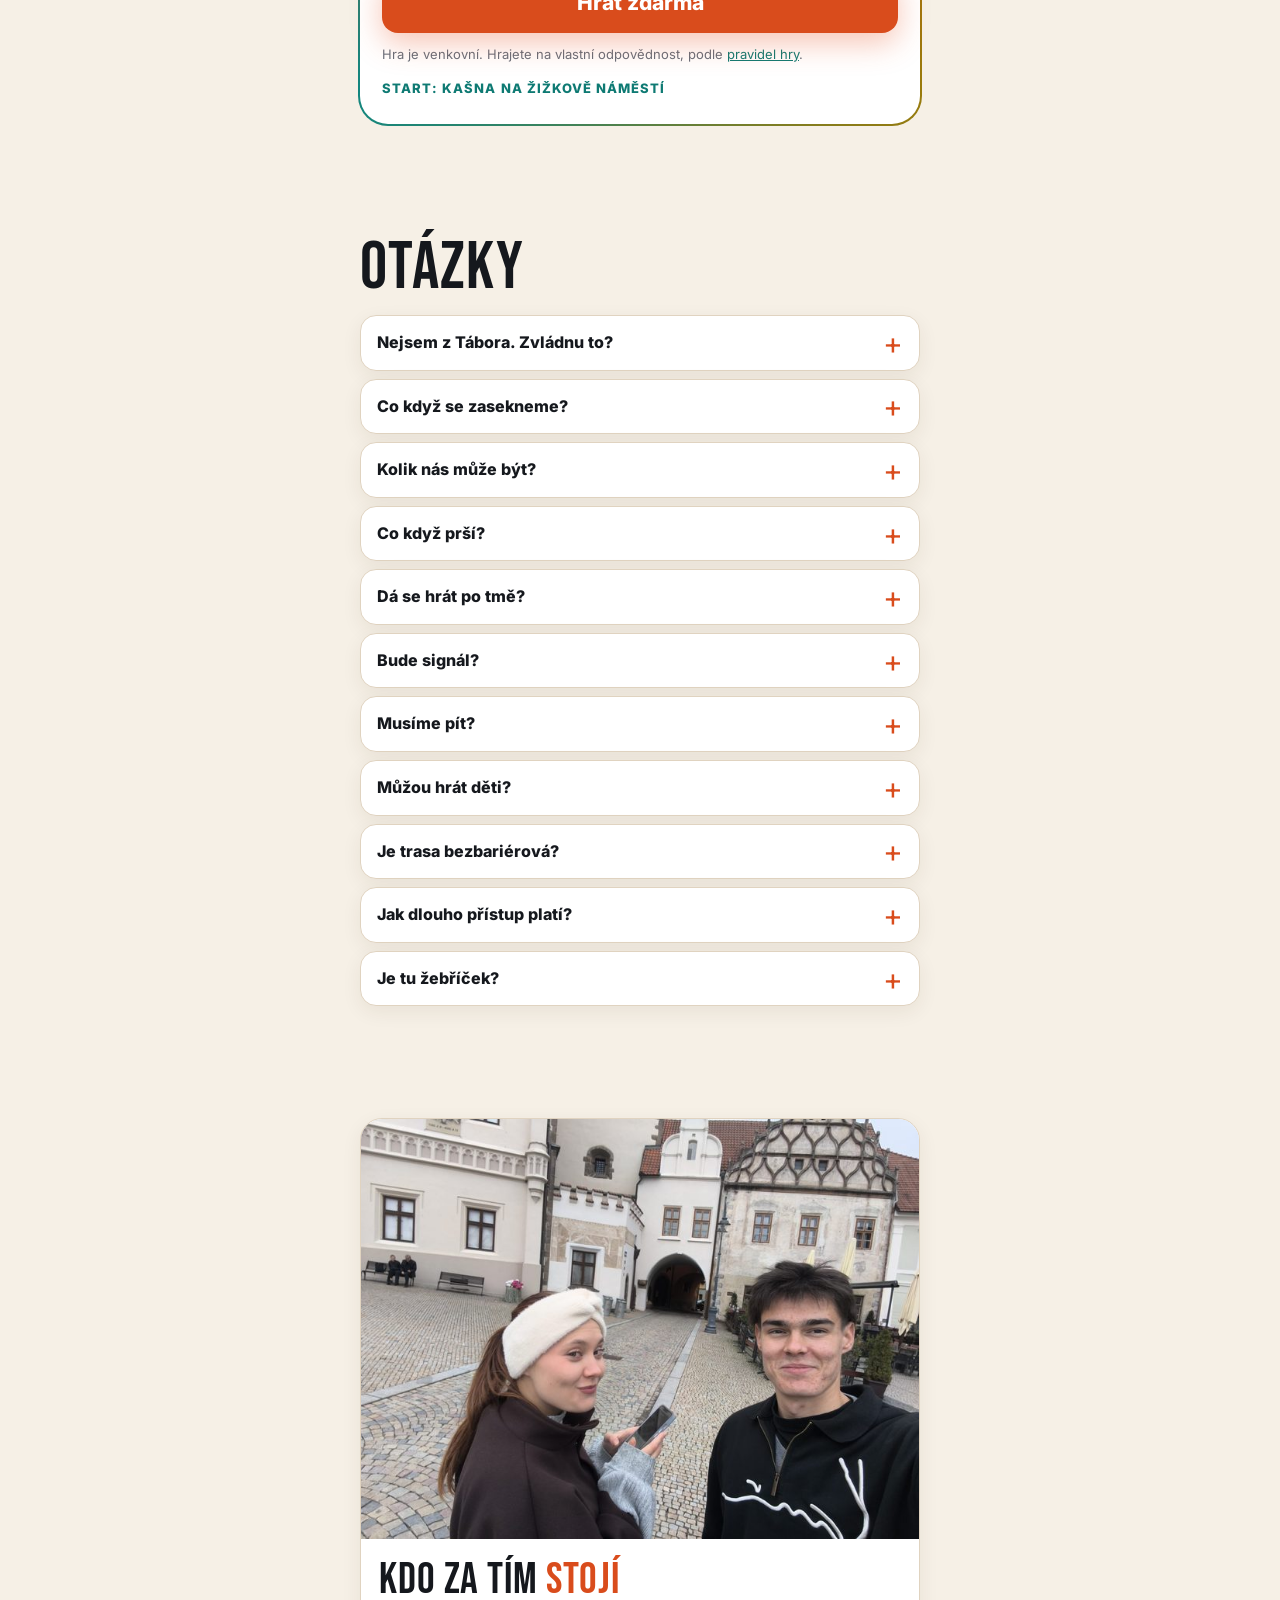
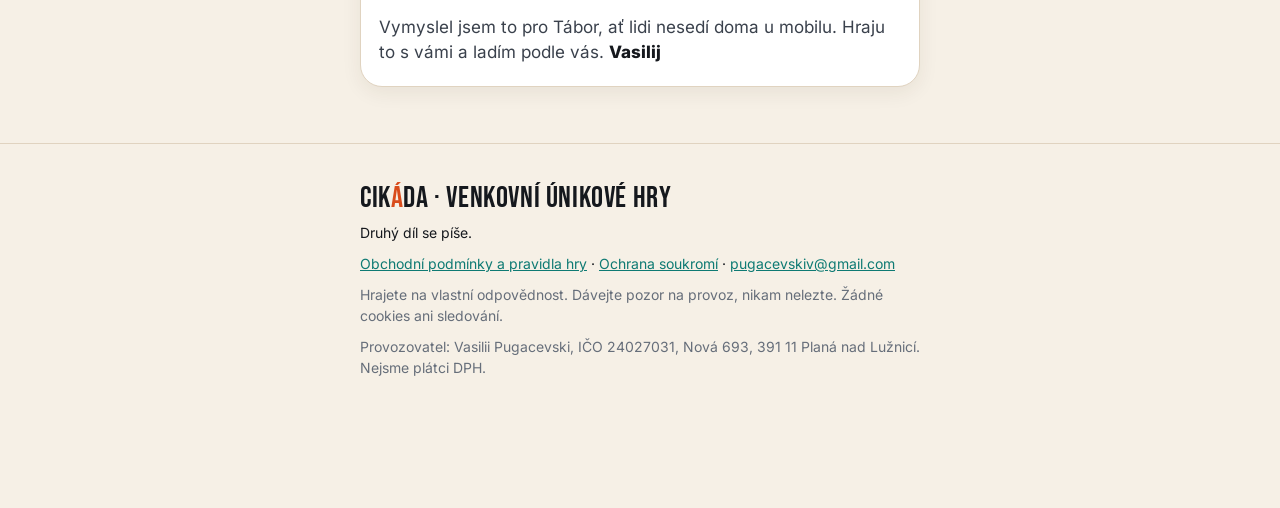
==== commit 41169005: "Web: světlá verze s přepínačem, návrhy B (Reels) a C (světlý komiks) k výběru Co-Authored-By: Claude" ====
--- a/index.html
+++ b/index.html
@@ -14,7 +14,8 @@
 <meta property="og:locale" content="cs_CZ">
 <meta name="twitter:card" content="summary_large_image">
 <link rel="icon" href="data:image/svg+xml,%3Csvg xmlns='http://www.w3.org/2000/svg' viewBox='0 0 64 64'%3E%3Crect width='64' height='64' rx='12' fill='%230B0D10'/%3E%3Ctext x='32' y='46' font-size='40' text-anchor='middle' font-family='Impact,sans-serif' fill='%23E85A2A'%3EŽ%3C/text%3E%3C/svg%3E">
-<link rel="stylesheet" href="web/v5.css?v=20261022">
+<script>try{var t=localStorage.getItem("zr-theme");if(t)document.documentElement.setAttribute("data-theme",t)}catch(e){}</script>
+<link rel="stylesheet" href="web/v5.css?v=20261022b">
 <script src="web/config.js?v=20261022"></script>
 </head>
 <body>
@@ -22,6 +23,7 @@
 
 <header class="top">
   <a class="logo" href="#" aria-label="Žižkova rozlučka, nahoru">ŽIŽKOVA <span>ROZLUČKA</span></a>
+  <button class="theme" type="button" id="theme" aria-label="Přepnout světlý a tmavý vzhled">◐</button>
   <a class="btn sm" data-cta href="#koupit"><span data-cta-label>Hrát</span></a>
 </header>
 
@@ -198,7 +200,7 @@
       <img src="img/v5/onas.jpg" alt="Vasilij, autor hry, s testerkou na náměstí v Táboře" loading="lazy" width="720" height="541">
       <figcaption><h2 id="onas-t">Kdo za tím <span>stojí</span></h2>
         <p>Vymyslel jsem to pro Tábor, ať lidi nesedí doma u mobilu. Hraju to s vámi a ladím podle vás. <b>Vasilij</b></p>
-        <a class="ig hide" id="ig2" href="#" rel="noopener">Instagram</a></figcaption>
+        <a class="ig hide" id="ig2" data-ig href="#" rel="noopener">Instagram</a></figcaption>
     </figure>
   </div>
 </section>
@@ -221,6 +223,6 @@
 </div>
 <div class="toast" id="toast" role="status"></div>
 
-<script src="web/v5.js?v=20261022"></script>
+<script src="web/v5.js?v=20261022b"></script>
 </body>
 </html>
--- a/web/v5.css
+++ b/web/v5.css
@@ -6,8 +6,20 @@
   --ink:#0B0D10; --ink2:#12151b; --ink3:#1a1e26; --line:#2b313b;
   --paper:#F2E6D8; --paper2:#d9d2c8; --mute:#a6aeb8;
   --ember:#E85A2A; --ember2:#ff7a47; --teal:#1FA8A0; --teal2:#5fd3cb; --gold:#e0c34a;
-  --pad:20px; --r:22px;
+  --glass:rgba(18,21,27,.92); --chip:rgba(242,230,216,.1); --chipb:rgba(242,230,216,.18);
+  --pad:20px; --r:22px; color-scheme:dark;
 }
+/* světlá verze: podle telefonu, nebo přepínačem ◐ v hlavičce */
+@media (prefers-color-scheme:light){:root:not([data-theme=dark]){
+  --ink:#F6F0E6; --ink2:#FFFFFF; --ink3:#EFE5D6; --line:#E0D3C0;
+  --paper:#15181D; --paper2:#3A414C; --mute:#666E7A;
+  --ember:#D94C1C; --ember2:#E85A2A; --teal:#12867F; --teal2:#0E7A73; --gold:#9A7B0C;
+  --glass:rgba(255,255,255,.92); --chip:rgba(255,255,255,.14); --chipb:rgba(255,255,255,.3); color-scheme:light}}
+:root[data-theme=light]{
+  --ink:#F6F0E6; --ink2:#FFFFFF; --ink3:#EFE5D6; --line:#E0D3C0;
+  --paper:#15181D; --paper2:#3A414C; --mute:#666E7A;
+  --ember:#D94C1C; --ember2:#E85A2A; --teal:#12867F; --teal2:#0E7A73; --gold:#9A7B0C;
+  --glass:rgba(255,255,255,.92); --chip:rgba(255,255,255,.14); --chipb:rgba(255,255,255,.3); color-scheme:light}
 *{box-sizing:border-box;margin:0;padding:0}
 html{scroll-behavior:smooth;-webkit-text-size-adjust:100%}
 html,body{overflow-x:clip}
@@ -27,6 +39,7 @@
 h1,h2,.price,.stats b,.logo,.card figcaption,.foot-logo{font-family:"Bebas Neue",Impact,sans-serif;font-weight:400;letter-spacing:.02em;line-height:.95}
 h2{font-size:clamp(48px,13vw,68px);margin-bottom:14px}
 h1 span,h2 span{color:var(--ember)}
+.hero h1 span{color:#E85A2A}
 .lead{font-size:18px;color:var(--paper2);margin:-4px 0 18px}
 
 /* tlačítka */
@@ -38,24 +51,26 @@
 @keyframes shine{0%,55%{transform:translateX(-100%)}85%,100%{transform:translateX(100%)}}
 
 /* hlavička */
-.top{position:fixed;inset:0 0 auto;z-index:20;display:flex;align-items:center;justify-content:space-between;gap:12px;padding:10px var(--pad);padding-top:max(10px,env(safe-area-inset-top));background:linear-gradient(rgba(11,13,16,.85),rgba(11,13,16,0))}
-.logo{font-size:24px;color:var(--paper);text-decoration:none}
+.top{position:fixed;inset:0 0 auto;z-index:20;display:flex;align-items:center;gap:10px;padding:10px var(--pad);padding-top:max(10px,env(safe-area-inset-top));background:linear-gradient(rgba(11,13,16,.85),rgba(11,13,16,0))}
+.top .btn{margin-left:auto}
+.theme{width:42px;height:42px;border-radius:12px;border:1px solid rgba(255,255,255,.25);background:rgba(11,13,16,.45);color:#fff;font-size:18px;cursor:pointer}
+.logo{font-size:24px;color:#F2E6D8;text-decoration:none}
 .logo span{color:var(--ember)}
 
 /* 1 · úvod */
-.hero{position:relative;min-height:100svh;display:flex;align-items:flex-end;padding:0 0 28px;overflow:hidden}
+.hero{position:relative;min-height:100svh;display:flex;align-items:flex-end;padding:0 0 44px;overflow:hidden;background:#0B0D10;color:#F2E6D8}
 .hero-bg{position:absolute;inset:0;width:100%;height:100%;object-fit:cover}
-.hero::before{content:"";position:absolute;inset:0;z-index:1;background:linear-gradient(180deg,rgba(11,13,16,.35) 0%,rgba(11,13,16,.1) 30%,rgba(11,13,16,.75) 60%,var(--ink) 100%)}
+.hero::before{content:"";position:absolute;inset:0;z-index:1;background:linear-gradient(180deg,rgba(11,13,16,.35) 0%,rgba(11,13,16,.1) 30%,rgba(11,13,16,.8) 58%,rgba(11,13,16,.92) 92%,var(--ink) 100%)}
 .hero-in{position:relative;z-index:2;width:min(560px,100% - 2*var(--pad));margin:0 auto}
-.pill{display:inline-flex;align-items:center;gap:8px;font:800 12px/1 Inter;letter-spacing:.14em;text-transform:uppercase;background:rgba(11,13,16,.6);border:1px solid var(--line);border-radius:99px;padding:8px 12px;margin-bottom:14px}
-.pill i{width:8px;height:8px;border-radius:50%;background:var(--teal2);box-shadow:0 0 0 0 var(--teal2);animation:ping 1.8s infinite}
+.pill{display:inline-flex;align-items:center;gap:8px;font:800 12px/1 Inter;letter-spacing:.14em;text-transform:uppercase;background:rgba(11,13,16,.6);border:1px solid #2b313b;border-radius:99px;padding:8px 12px;margin-bottom:14px}
+.pill i{width:8px;height:8px;border-radius:50%;background:#5fd3cb;box-shadow:0 0 0 0 #5fd3cb;animation:ping 1.8s infinite}
 @keyframes ping{70%{box-shadow:0 0 0 8px transparent}100%{box-shadow:0 0 0 0 transparent}}
 h1{font-size:clamp(56px,16vw,92px);text-shadow:0 4px 24px rgba(0,0,0,.6)}
 h1 span{display:inline-block;animation:pop .7s .3s both}
 @keyframes pop{from{opacity:0;transform:translateY(18px) scale(.9)}to{opacity:1;transform:none}}
-.hero-sub{font-size:18px;font-weight:600;margin:12px 0 18px;color:var(--paper)}
+.hero-sub{font-size:18px;font-weight:600;margin:12px 0 18px}
 .chips{list-style:none;display:flex;flex-wrap:wrap;gap:8px;margin-top:14px}
-.chips li{font:700 13px/1 Inter;background:rgba(242,230,216,.1);border:1px solid rgba(242,230,216,.18);border-radius:99px;padding:8px 12px}
+.chips li{font:700 13px/1 Inter;background:rgba(242,230,216,.1);border:1px solid rgba(242,230,216,.2);border-radius:99px;padding:8px 12px}
 
 /* běžící pás míst */
 .marq{overflow:hidden;background:var(--ember);color:#fff;padding:12px 0;transform:rotate(-2deg) scale(1.03);margin:6px 0}
@@ -70,8 +85,8 @@
 .card{position:relative;flex:0 0 78%;max-width:340px;scroll-snap-align:center;border-radius:var(--r);overflow:hidden;background:var(--ink3);aspect-ratio:4/5}
 .card img{width:100%;height:100%;object-fit:cover}
 .card::after{content:"";position:absolute;inset:0;background:linear-gradient(180deg,transparent 55%,rgba(11,13,16,.9))}
-.card figcaption{position:absolute;left:18px;right:18px;bottom:16px;z-index:2;font-size:40px;display:flex;align-items:center;gap:12px}
-.card figcaption b{display:grid;place-items:center;width:44px;height:44px;border-radius:50%;background:var(--ember);font-size:28px;font-weight:400;flex:none}
+.card figcaption{position:absolute;left:18px;right:18px;bottom:16px;z-index:2;color:#F2E6D8;font-size:40px;display:flex;align-items:center;gap:12px}
+.card figcaption b{display:grid;place-items:center;width:44px;height:44px;border-radius:50%;background:#E85A2A;font-size:28px;font-weight:400;flex:none}
 .win{position:absolute;z-index:3;top:16px;right:16px;background:var(--teal);color:#fff;font:800 18px/1.1 Inter;padding:10px 14px;border-radius:14px;box-shadow:0 8px 24px rgba(0,0,0,.4);transform:rotate(4deg)}
 .win small{display:block;font:700 13px Inter;opacity:.9}
 .card.in .win{animation:bump .6s .5s both}
@@ -116,7 +131,7 @@
 @media (min-width:600px){.okna{padding-left:calc(50% - 280px)}}
 .okno{position:relative;flex:0 0 46%;max-width:220px;aspect-ratio:3/4;border-radius:16px;overflow:hidden;scroll-snap-align:start;background:var(--ink3);cursor:pointer}
 .okno img{width:100%;height:100%;object-fit:cover}
-.okno figcaption{position:absolute;left:10px;bottom:10px;background:var(--teal);color:var(--ink);font:400 22px/1 "Bebas Neue",Impact;padding:5px 8px;border-radius:8px}
+.okno figcaption{position:absolute;left:10px;bottom:10px;background:#5fd3cb;color:#0B0D10;font:400 22px/1 "Bebas Neue",Impact;padding:5px 8px;border-radius:8px}
 .okno.lock img{filter:blur(14px) brightness(.5);transform:scale(1.2)}
 .okno.lock::after{content:"🔒";position:absolute;inset:0;display:grid;place-items:center;font-size:34px}
 .okno.fin figcaption{background:var(--ember);color:#fff}
@@ -170,7 +185,7 @@
 .foot-logo span{color:var(--ember)}
 
 /* lišta dole */
-.bar{position:fixed;left:10px;right:10px;bottom:max(10px,env(safe-area-inset-bottom));z-index:30;display:flex;align-items:center;justify-content:space-between;gap:12px;padding:10px 10px 10px 18px;background:rgba(18,21,27,.92);backdrop-filter:blur(10px);-webkit-backdrop-filter:blur(10px);border:1px solid var(--line);border-radius:20px;transform:translateY(140%);transition:transform .3s;max-width:540px;margin:0 auto}
+.bar{position:fixed;left:10px;right:10px;bottom:max(10px,env(safe-area-inset-bottom));z-index:30;display:flex;align-items:center;justify-content:space-between;gap:12px;padding:10px 10px 10px 18px;background:var(--glass);box-shadow:0 10px 30px rgba(0,0,0,.18);backdrop-filter:blur(10px);-webkit-backdrop-filter:blur(10px);border:1px solid var(--line);border-radius:20px;transform:translateY(140%);transition:transform .3s;max-width:540px;margin:0 auto}
 .bar.on{transform:none}
 #bar-price{font:400 30px/1 "Bebas Neue",Impact,sans-serif}
 #bar-price small{display:block;font:700 12px Inter;color:var(--mute)}
@@ -185,3 +200,7 @@
   .reveal{opacity:1;transform:none;transition:none}
   .shine::after,.marq div,.pill i,.buy::before,h1 span,.card.in .win{animation:none}
 }
+
+/* světlá: drobnosti, které nejdou jen přes barvy */
+:root[data-theme=light] .stats div,:root[data-theme=light] .tiles li,:root[data-theme=light] .faq details,:root[data-theme=light] .phone,:root[data-theme=light] .onas{box-shadow:0 6px 20px rgba(60,40,10,.07)}
+@media (prefers-color-scheme:light){:root:not([data-theme=dark]) .stats div,:root:not([data-theme=dark]) .tiles li,:root:not([data-theme=dark]) .faq details,:root:not([data-theme=dark]) .phone,:root:not([data-theme=dark]) .onas{box-shadow:0 6px 20px rgba(60,40,10,.07)}}
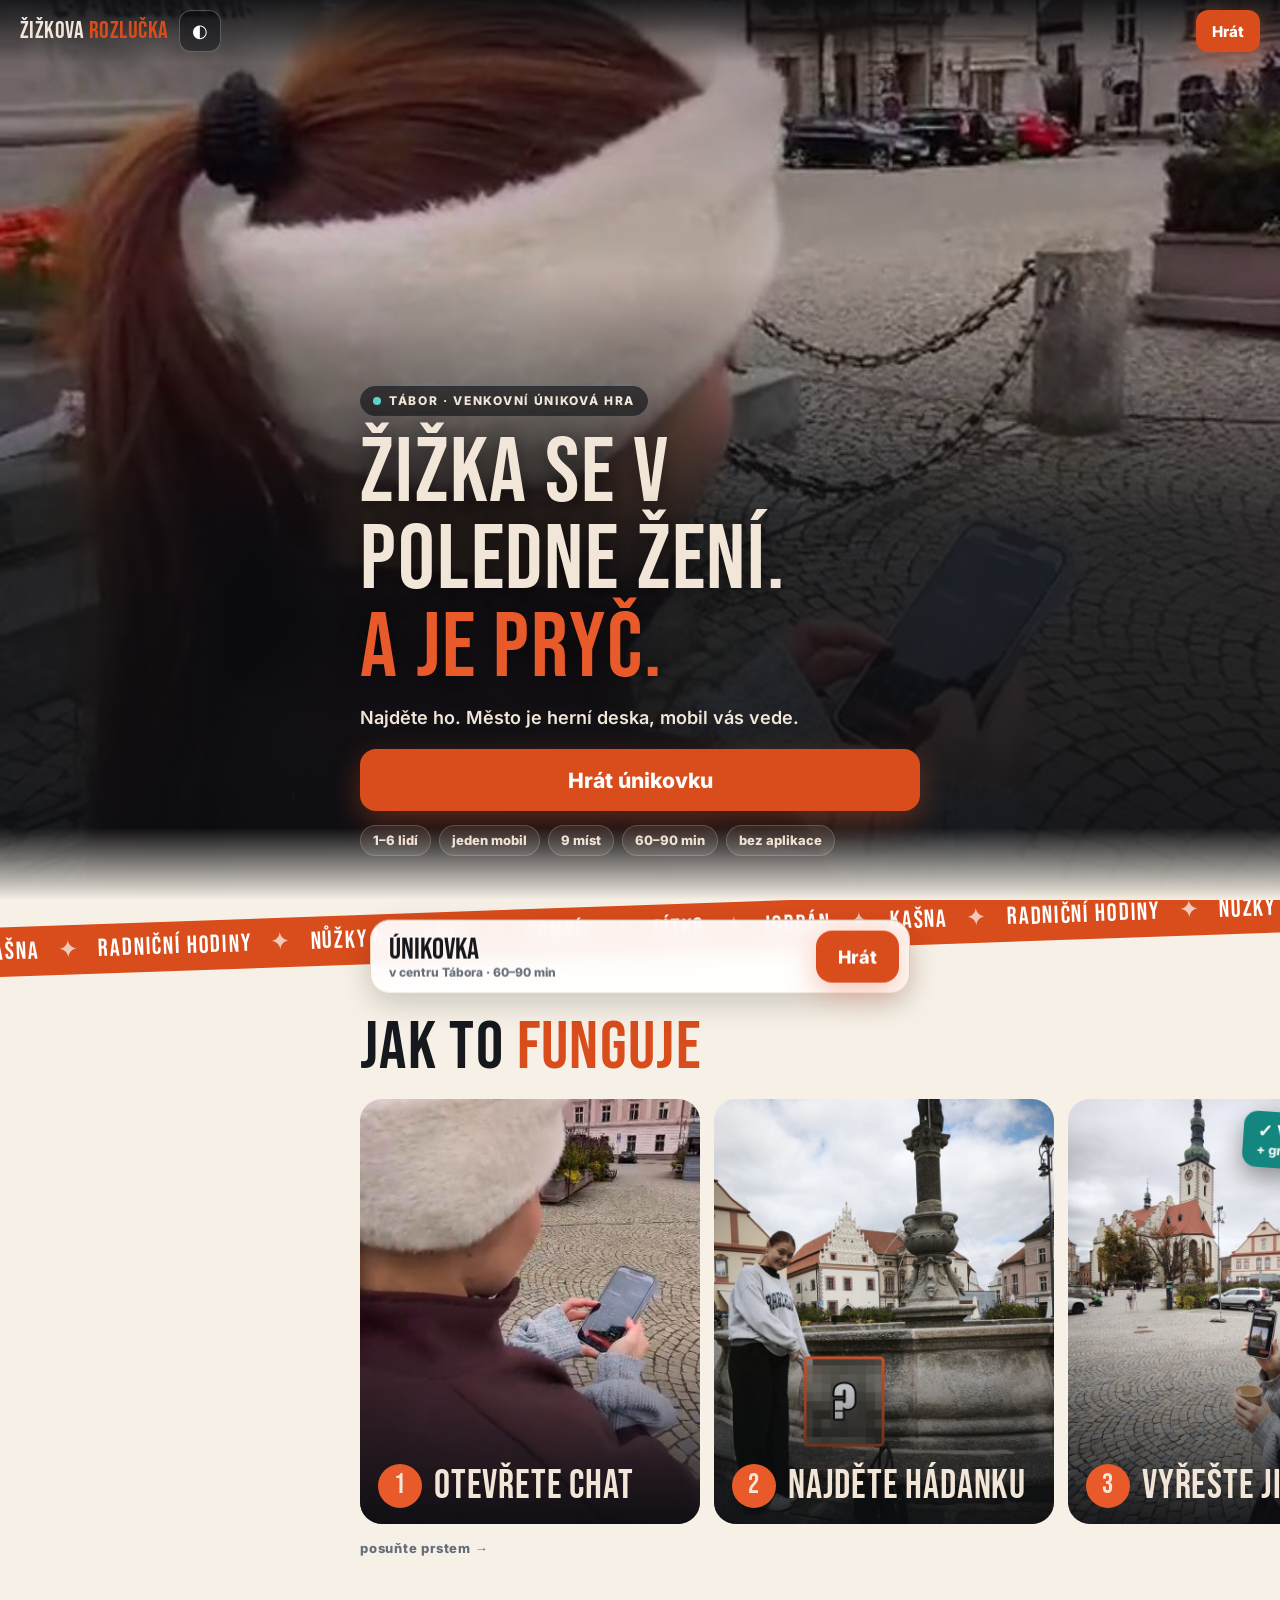
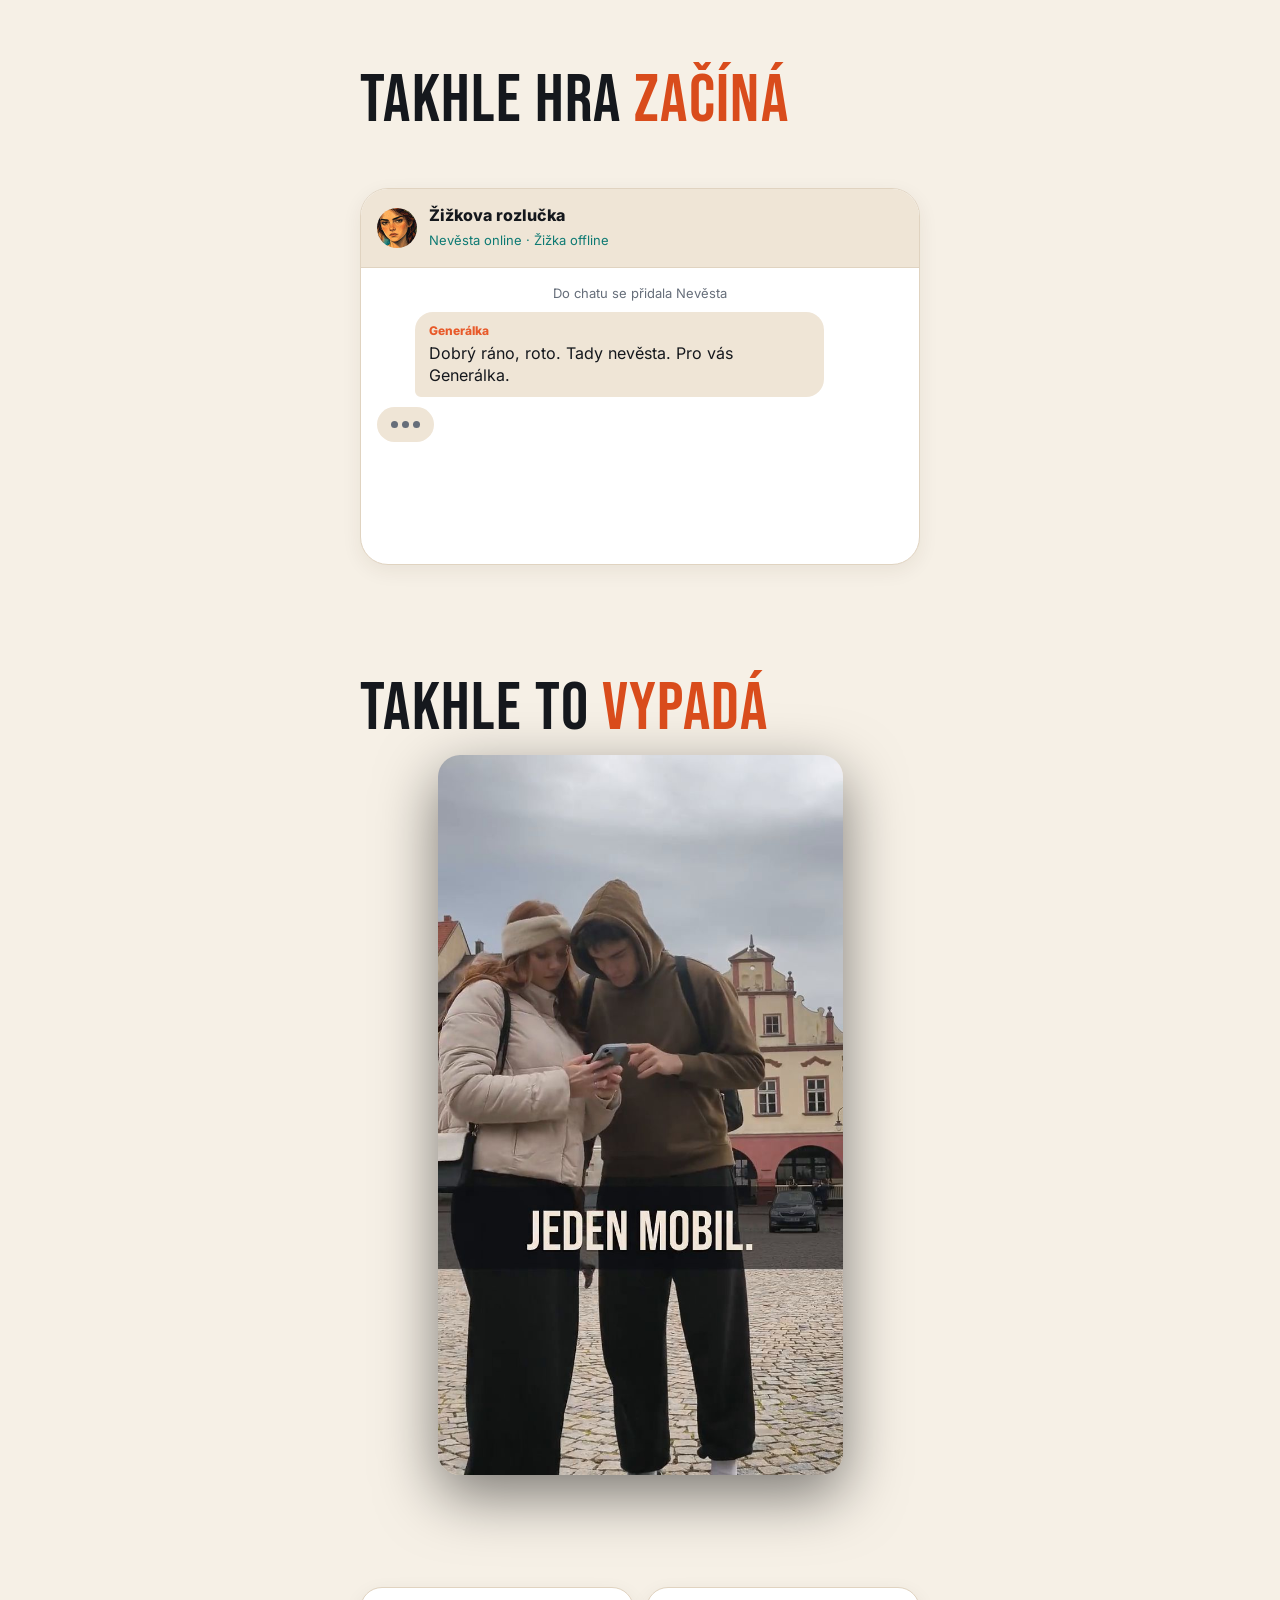
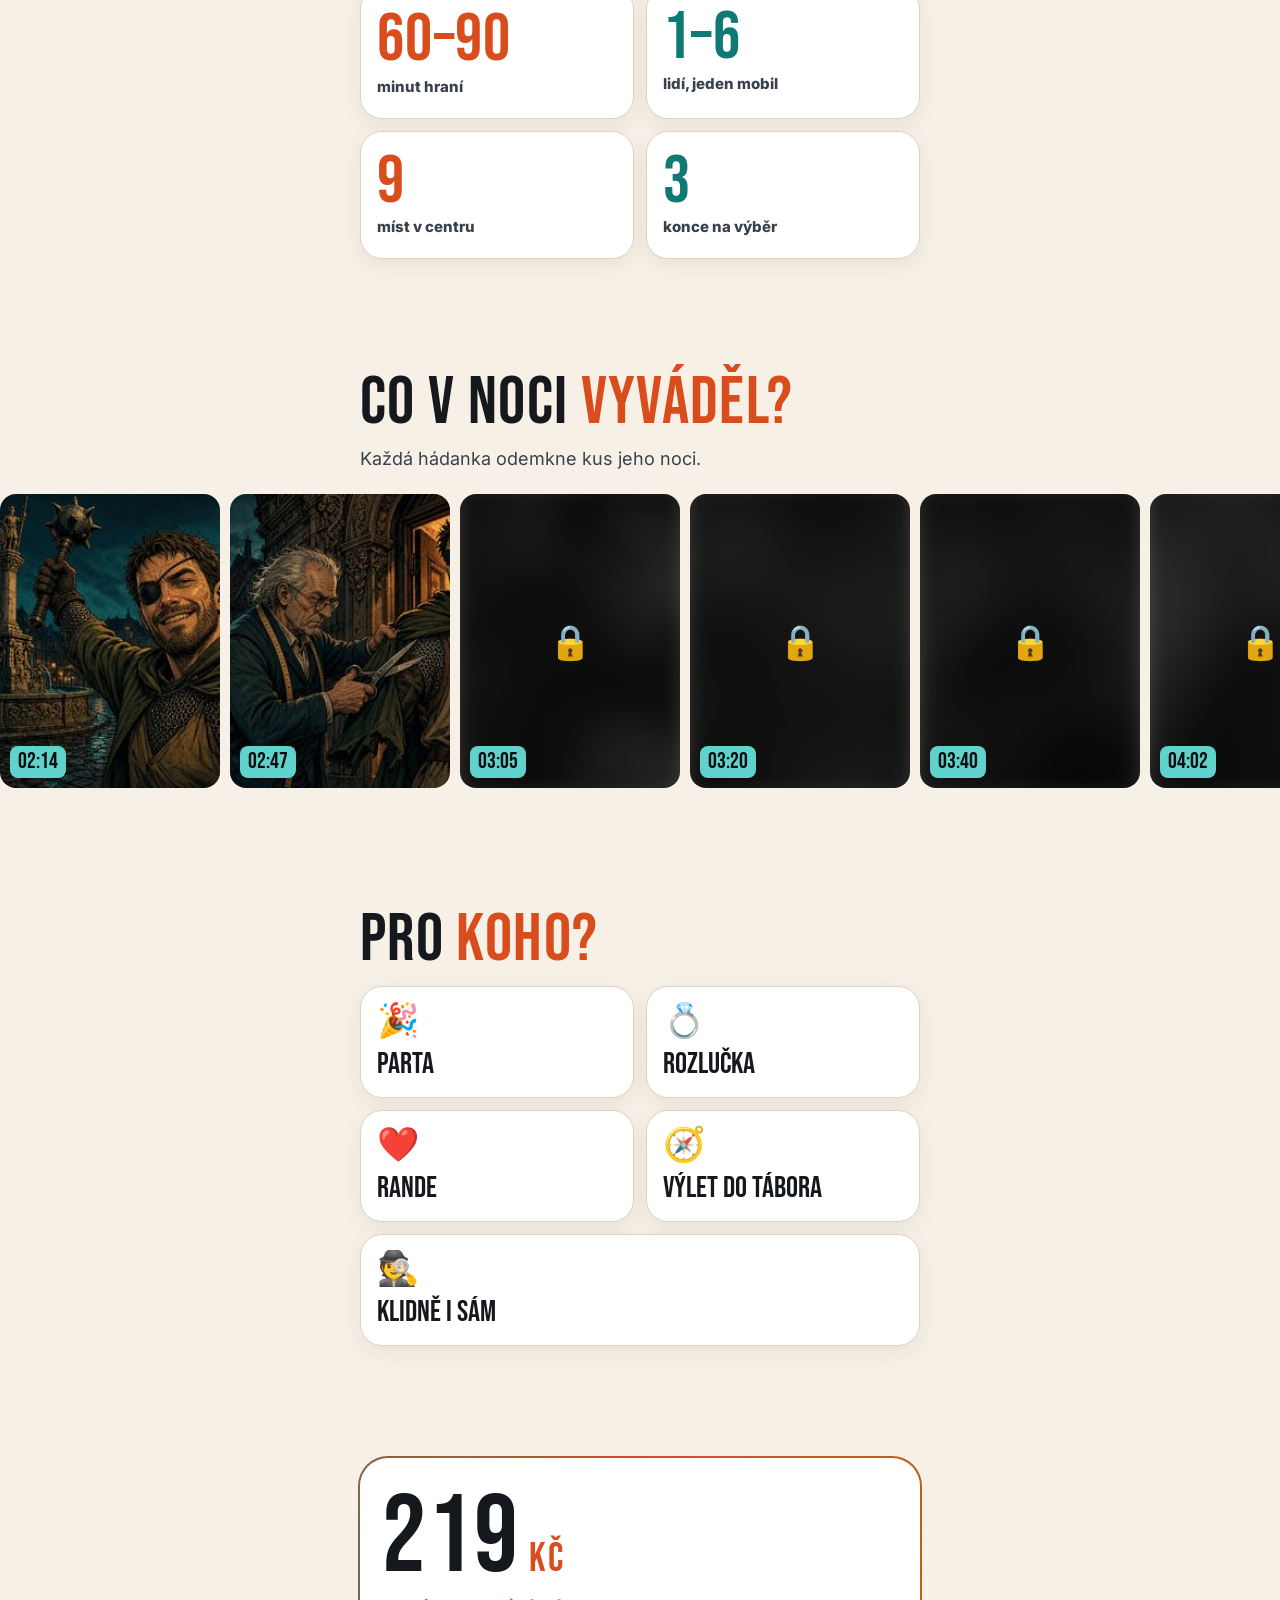
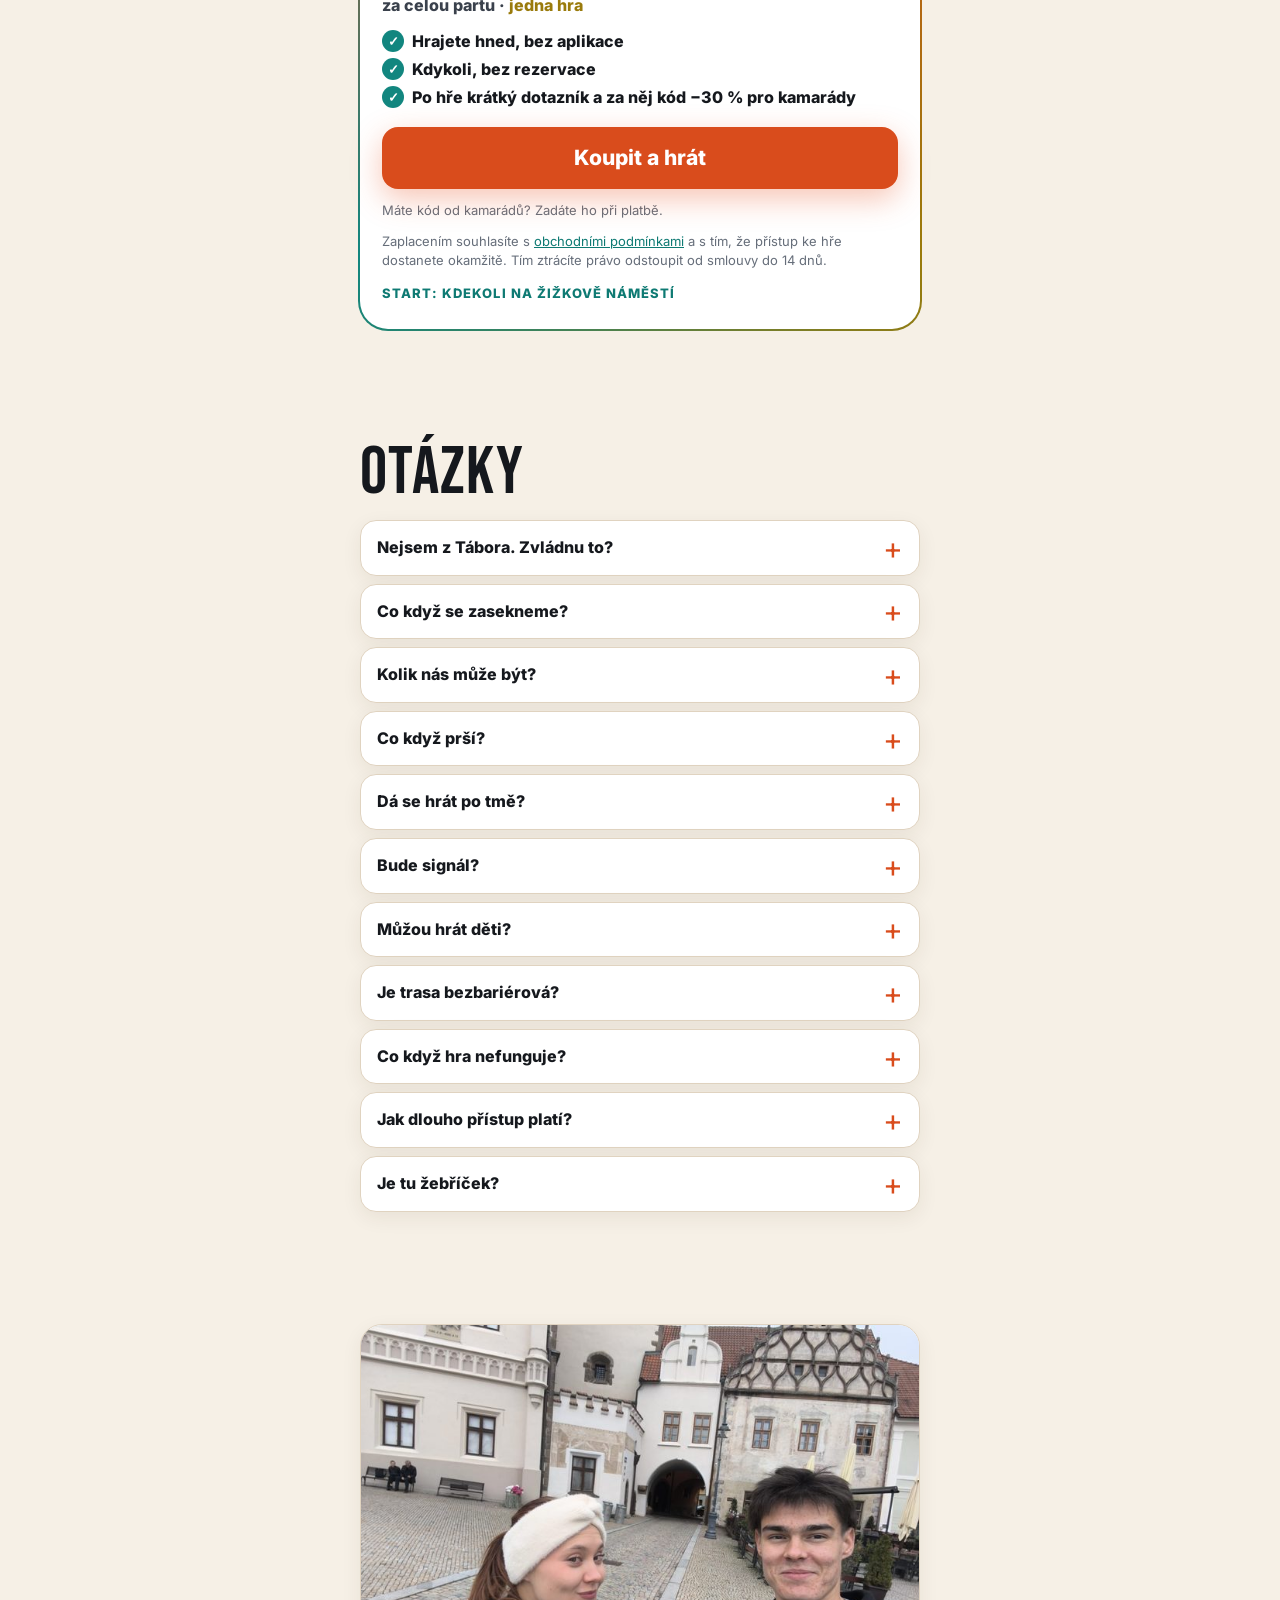
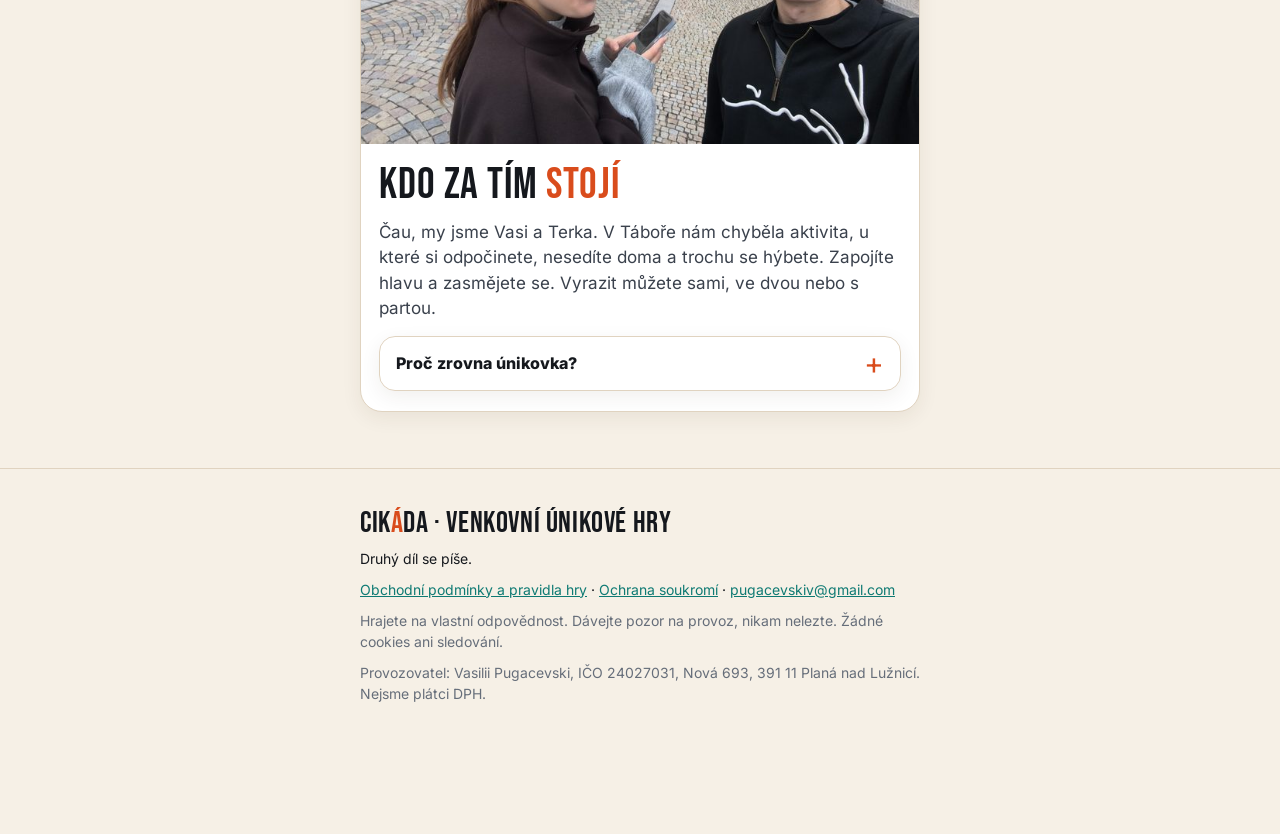
==== commit ed4b483d: "Web: prodej za 219 Kč (Stripe), hra jen se zaplaceným klíčem, nové texty a videa - režim prodej, pla" ====
--- a/index.html
+++ b/index.html
@@ -15,8 +15,8 @@
 <meta name="twitter:card" content="summary_large_image">
 <link rel="icon" href="data:image/svg+xml,%3Csvg xmlns='http://www.w3.org/2000/svg' viewBox='0 0 64 64'%3E%3Crect width='64' height='64' rx='12' fill='%230B0D10'/%3E%3Ctext x='32' y='46' font-size='40' text-anchor='middle' font-family='Impact,sans-serif' fill='%23E85A2A'%3EŽ%3C/text%3E%3C/svg%3E">
 <script>try{var t=localStorage.getItem("zr-theme");if(t)document.documentElement.setAttribute("data-theme",t)}catch(e){}</script>
-<link rel="stylesheet" href="web/v5.css?v=20261022b">
-<script src="web/config.js?v=20261022"></script>
+<link rel="stylesheet" href="web/v5.css?v=20261024">
+<script src="web/config.js?v=20261024"></script>
 </head>
 <body>
 <a class="skip" href="#main">Přeskočit na obsah</a>
@@ -51,16 +51,19 @@
 <!-- 2 · jak to jde: tři fotky -->
 <section id="jak" aria-labelledby="jak-t">
   <div class="wrap">
-    <h2 id="jak-t" class="reveal">Jak to <span>jde</span></h2>
-  </div>
-  <div class="cards" tabindex="0" aria-label="Tři kroky, posuňte prstem">
+    <h2 id="jak-t" class="reveal">Jak to <span>funguje</span></h2>
+  </div>
+  <div class="cards" tabindex="0" aria-label="Čtyři kroky, posuňte prstem">
     <figure class="card reveal"><img src="img/v5/krok1.jpg" alt="Hráčka na náměstí drží mobil s chatem hry" loading="lazy" width="720" height="900">
       <figcaption><b>1</b>Otevřete chat</figcaption></figure>
-    <figure class="card reveal d1"><img src="img/v5/krok2.jpg" alt="Hráčka ukazuje na kašnu, kde je schovaná hádanka" loading="lazy" width="720" height="900">
+    <figure class="card reveal d1"><img src="img/v5/krok2.jpg" alt="Hráčka ukazuje na kašnu, místo s hádankou je zakryté" loading="lazy" width="720" height="900">
       <figcaption><b>2</b>Najděte hádanku</figcaption></figure>
-    <figure class="card reveal d2"><img src="img/v5/krok3.jpg" alt="Hráčka se směje u kašny, hádanku vyřešila" loading="lazy" width="720" height="900">
+    <figure class="card reveal d2"><img src="img/v5/krok3.jpg" alt="Hráčka se na náměstí směje a ukazuje mobil, hádanku vyřešila" loading="lazy" width="720" height="900">
       <span class="win">✓ VYŘEŠENO<small>+ groše do kasy</small></span>
       <figcaption><b>3</b>Vyřešte ji</figcaption></figure>
+    <figure class="card reveal d3"><img src="img/v5/krok4.jpg" alt="Dva hráči na náměstí, každý ukazuje jiným směrem" loading="lazy" width="720" height="900">
+      <span class="win alt">DO 12:00<small>jinak poprava</small></span>
+      <figcaption><b>4</b>Najděte Žižku</figcaption></figure>
   </div>
   <div class="wrap"><p class="swipe">posuňte prstem →</p></div>
 </section>
@@ -68,8 +71,8 @@
 <!-- 3 · chat na zkoušku -->
 <section id="chat-sec" aria-labelledby="chat-t">
   <div class="wrap">
-    <h2 id="chat-t" class="reveal">Nevěsta <span>píše</span></h2>
-    <p class="lead reveal">Takhle hra začíná. Odpovězte jí.</p>
+    <h2 id="chat-t" class="reveal">Takhle hra <span>začíná</span></h2>
+    <p class="lead reveal">Nevěsta píše. Odpovězte jí.</p>
     <div class="phone reveal" id="chat" aria-live="polite">
       <div class="ph-top"><img src="img/av-nevesta.jpg" alt="" width="40" height="40"><div><b>Žižkova rozlučka</b><small>Nevěsta online · Žižka offline</small></div></div>
       <div class="ph-body" id="chat-body"></div>
@@ -93,7 +96,7 @@
   <div class="wrap">
     <h2 id="cis-t" class="sr">Hra v číslech</h2>
     <div class="stats">
-      <div class="reveal"><b data-count="49" id="stat-price">49</b><span id="stat-price-t">Kč za celou partu</span></div>
+      <div class="reveal"><b class="nw">60–90</b><span>minut hraní</span></div>
       <div class="reveal d1"><b>1–6</b><span>lidí, jeden mobil</span></div>
       <div class="reveal d2"><b data-count="9">9</b><span>míst v centru</span></div>
       <div class="reveal d3"><b data-count="3">3</b><span>konce na výběr</span></div>
@@ -129,6 +132,7 @@
       <li class="reveal d1"><i>💍</i>Rozlučka</li>
       <li class="reveal d2"><i>❤️</i>Rande</li>
       <li class="reveal d3"><i>🧭</i>Výlet do Tábora</li>
+      <li class="reveal wide"><i>🕵️</i>Klidně i sám</li>
     </ul>
   </div>
 </section>
@@ -139,7 +143,7 @@
     <div class="buy reveal">
       <h2 id="koupit-t" class="sr">Hrát</h2>
       <div data-only="prodej">
-        <div class="price"><s class="hide" id="price-old"></s><span id="price">49</span><small>Kč</small></div>
+        <div class="price"><s class="hide" id="price-old"></s><span id="price">219</span><small>Kč</small></div>
         <p class="per">za celou partu · <span id="price-note">zaváděcí cena</span></p>
       </div>
       <div data-only="zdarma">
@@ -152,13 +156,13 @@
       </div>
       <ul class="ticks">
         <li>Hrajete hned, bez aplikace</li>
-        <li>Kdykoli za světla, bez rezervace</li>
-        <li data-only="prodej">Peníze zpět, když hra nefunguje</li>
+        <li>Kdykoli, bez rezervace</li>
+        <li data-only="prodej" data-kod>Po hře krátký dotazník a za něj kód <span data-sleva>−30 %</span> pro kamarády</li>
       </ul>
       <div data-only="prodej">
         <a class="btn big shine" id="pay-btn" href="#" rel="noopener">Koupit a hrát</a>
-        <p class="small">Máte kód od kamarádů? Zadáte ho při platbě.</p>
-        <p class="small">Zaplacením souhlasíte s <a href="podminky.html">obchodními podmínkami</a> a s tím, že přístup ke hře dostanete okamžitě. Tím ztrácíte právo odstoupit od smlouvy do 14 dnů. Když hra nefunguje, peníze vrátíme.</p>
+        <p class="small" data-kod>Máte kód od kamarádů? Zadáte ho při platbě.</p>
+        <p class="small">Zaplacením souhlasíte s <a href="podminky.html">obchodními podmínkami</a> a s tím, že přístup ke hře dostanete okamžitě. Tím ztrácíte právo odstoupit od smlouvy do 14 dnů.</p>
         <p class="small hide" id="pay-missing">Platba se připravuje. Napište si o hru na <a data-mail href="#">e-mail</a>.</p>
       </div>
       <div data-only="zdarma">
@@ -168,7 +172,7 @@
       <div data-only="brzy">
         <a class="btn big" data-mail data-subject="Chci vědět, až Žižkova rozlučka vyjde" href="#">Napsat e-mail</a>
       </div>
-      <p class="start">Start: kašna na Žižkově náměstí</p>
+      <p class="start">Start: kdekoli na Žižkově náměstí</p>
     </div>
   </div>
 </section>
@@ -178,17 +182,17 @@
   <div class="wrap">
     <h2 id="faq-t" class="reveal">Otázky</h2>
     <div class="faq">
-      <details><summary>Nejsem z Tábora. Zvládnu to?</summary><p>Ano. Chat vás vede od místa k místu. Start je u kašny na Žižkově náměstí, 20 minut pěšky od nádraží.</p></details>
+      <details><summary>Nejsem z Tábora. Zvládnu to?</summary><p>Ano. Chat vás provede od místa k místu. Start je kdekoli na Žižkově náměstí v centru Starého Města, asi 10 minut pěšky od zastávky Křižíkovo náměstí.</p></details>
       <details><summary>Co když se zasekneme?</summary><p>Na každém místě jsou nápovědy. Ta poslední řekne řešení.</p></details>
       <details><summary>Kolik nás může být?</summary><p>1–6 lidí na jeden mobil. Větší parta se rozdělí na dvě a soutěží.</p></details>
       <details><summary>Co když prší?</summary><p>Hraje se venku. Když leje, přerušte to. Hra si pamatuje, kde jste.</p></details>
-      <details><summary>Dá se hrát po tmě?</summary><p>Radši ne, hádanky jsou na fasádách. V listopadu vyrazte nejpozději ve tři.</p></details>
+      <details><summary>Dá se hrát po tmě?</summary><p>Ano. Centrum je osvětlené a všechno najdete i po setmění.</p></details>
       <details><summary>Bude signál?</summary><p>Otevřete hru doma na wifi (asi 4 MB). Pak jde dohrát i bez signálu.</p></details>
-      <details><summary>Musíme pít?</summary><p>Ne. Ve hře se pije jen voda z pítka.</p></details>
-      <details><summary>Můžou hrát děti?</summary><p>Humor je pro 15+. Rodinnou verzi zatím nemáme.</p></details>
-      <details><summary>Je trasa bezbariérová?</summary><p>Není. Je na ní kopec k Jordánu a úzká ulička.</p></details>
+      <details><summary>Můžou hrát děti?</summary><p>Hádanky zvládnou. Jenže Žižka je po rozlučce a nemluví jako v čítance. Proto od 15 let.</p></details>
+      <details><summary>Je trasa bezbariérová?</summary><p>Ano, na trase nejsou schody. Počítejte jen s dlažbou.</p></details>
+      <details><summary>Co když hra nefunguje?</summary><p>Napište nám na <a data-mail href="#">e-mail</a>, co se stalo. Opravíme to, nebo vám vrátíme peníze.</p></details>
       <details><summary>Jak dlouho přístup platí?</summary><p><span data-validity>12</span> měsíců od zaplacení, jedna hra pro jednu partu.</p></details>
-      <details><summary>Je tu žebříček?</summary><p>Ano. Pošlete nám kartu z konce hry a zapíšeme vaši rotu.</p></details>
+      <details><summary>Je tu žebříček?</summary><p>Nejlepší roty zveřejňujeme na Instagramu. Pošlete nám kartu z konce hry.</p></details>
     </div>
   </div>
 </section>
@@ -197,9 +201,10 @@
 <section id="o-nas" aria-labelledby="onas-t">
   <div class="wrap">
     <figure class="onas reveal">
-      <img src="img/v5/onas.jpg" alt="Vasilij, autor hry, s testerkou na náměstí v Táboře" loading="lazy" width="720" height="541">
+      <img src="img/v5/onas.jpg" alt="Vasi a Terka, autoři hry, na náměstí v Táboře" loading="lazy" width="720" height="541">
       <figcaption><h2 id="onas-t">Kdo za tím <span>stojí</span></h2>
-        <p>Vymyslel jsem to pro Tábor, ať lidi nesedí doma u mobilu. Hraju to s vámi a ladím podle vás. <b>Vasilij</b></p>
+        <p>Čau, my jsme Vasi a Terka. V Táboře nám chyběla aktivita, u které si odpočinete, nesedíte doma a trochu se hýbete. Zapojíte hlavu a zasmějete se. Vyrazit můžete sami, ve dvou nebo s partou.</p>
+        <div class="faq proc"><details><summary>Proč zrovna únikovka?</summary><p>Únikovky mě baví od malička. Mám rád chvíli, kdy si nad něčím lámu hlavu, a pak mi to docvakne. Na chvíli přitom vypnu od skutečných starostí. Tahle dětská radost z vyřešeného úkolu mi v dospělém životě chyběla, tak jsem ji postavil přímo do ulic Tábora. Proto jsou některé hádanky jednoduché a vtipné. <b>Vasi</b></p></details></div>
         <a class="ig hide" id="ig2" data-ig href="#" rel="noopener">Instagram</a></figcaption>
     </figure>
   </div>
@@ -218,11 +223,11 @@
 </footer>
 
 <div class="bar" id="bar">
-  <div id="bar-price">49&nbsp;Kč<small>za celou partu</small></div>
+  <div id="bar-price">Únikovka<small>v centru Tábora · 60–90 min</small></div>
   <a class="btn shine" data-cta href="#koupit"><span data-cta-label>Hrát</span></a>
 </div>
 <div class="toast" id="toast" role="status"></div>
 
-<script src="web/v5.js?v=20261022b"></script>
+<script src="web/v5.js?v=20261024"></script>
 </body>
 </html>
--- a/web/v5.css
+++ b/web/v5.css
@@ -90,6 +90,7 @@
 .win{position:absolute;z-index:3;top:16px;right:16px;background:var(--teal);color:#fff;font:800 18px/1.1 Inter;padding:10px 14px;border-radius:14px;box-shadow:0 8px 24px rgba(0,0,0,.4);transform:rotate(4deg)}
 .win small{display:block;font:700 13px Inter;opacity:.9}
 .card.in .win{animation:bump .6s .5s both}
+.win.alt{background:var(--ember);transform:rotate(-4deg);top:auto;bottom:128px}
 @keyframes bump{0%{transform:scale(0) rotate(-20deg)}70%{transform:scale(1.15) rotate(6deg)}100%{transform:scale(1) rotate(4deg)}}
 .swipe{font:700 13px Inter;color:var(--mute);margin-top:8px;letter-spacing:.06em}
 
@@ -104,6 +105,12 @@
 .m.me{align-self:flex-end;background:var(--teal);color:#fff;border-radius:18px 18px 6px 18px}
 .m.sys{align-self:center;background:none;color:var(--mute);font-size:13px;padding:0}
 .m.hot{border:2px solid var(--ember)}
+.m.nev,.m.zz{position:relative;margin-left:38px;max-width:calc(85% - 38px)}
+.m.nev::before,.m.zz::before{content:"";position:absolute;left:-38px;bottom:0;width:30px;height:30px;border-radius:50%;background:center/cover url(../img/av-nevesta.jpg)}
+.m.zz::before{background-image:url(../img/av-zizka.jpg)}
+.m.hot::before{left:-40px;bottom:-2px}
+.m.zz{background:var(--ember);color:#fff}
+.m.zz small{color:#fff;opacity:.85}
 .m small{display:block;color:var(--ember2);font-weight:800;font-size:12px;margin-bottom:2px}
 .typing{display:inline-flex;gap:4px;padding:14px;background:var(--ink3);border-radius:18px;width:max-content}
 .typing i{width:7px;height:7px;border-radius:50%;background:var(--mute);animation:dot 1s infinite}
@@ -123,6 +130,7 @@
 .stats div{background:var(--ink2);border:1px solid var(--line);border-radius:var(--r);padding:18px 16px}
 .stats b{display:block;font-size:68px;color:var(--ember)}
 .stats div:nth-child(2) b,.stats div:nth-child(4) b{color:var(--teal2)}
+.stats b.nw{white-space:nowrap;font-size:clamp(44px,13vw,68px);line-height:68px}
 .stats span{font:700 15px/1.3 Inter;color:var(--paper2)}
 
 /* 6 · okénka */
@@ -141,6 +149,7 @@
 /* 7 · pro koho */
 .tiles{list-style:none;display:grid;grid-template-columns:1fr 1fr;gap:12px}
 .tiles li{background:var(--ink2);border:1px solid var(--line);border-radius:var(--r);padding:18px 16px;font:400 30px/1 "Bebas Neue",Impact,sans-serif}
+.tiles .wide{grid-column:1/-1}
 .tiles i{display:block;font-style:normal;font-size:34px;margin-bottom:10px}
 
 /* 8 · koupit */
@@ -168,6 +177,7 @@
 .faq summary::after{content:"+";position:absolute;right:16px;top:50%;transform:translateY(-50%);font:400 30px/1 Inter;color:var(--ember);transition:transform .2s}
 .faq details[open] summary::after{transform:translateY(-50%) rotate(45deg)}
 .faq details p{padding:0 16px 16px;color:var(--paper2);font-size:16px}
+.proc{margin-top:14px}
 
 /* 10 · o nás */
 .onas{border-radius:var(--r);overflow:hidden;background:var(--ink2);border:1px solid var(--line)}
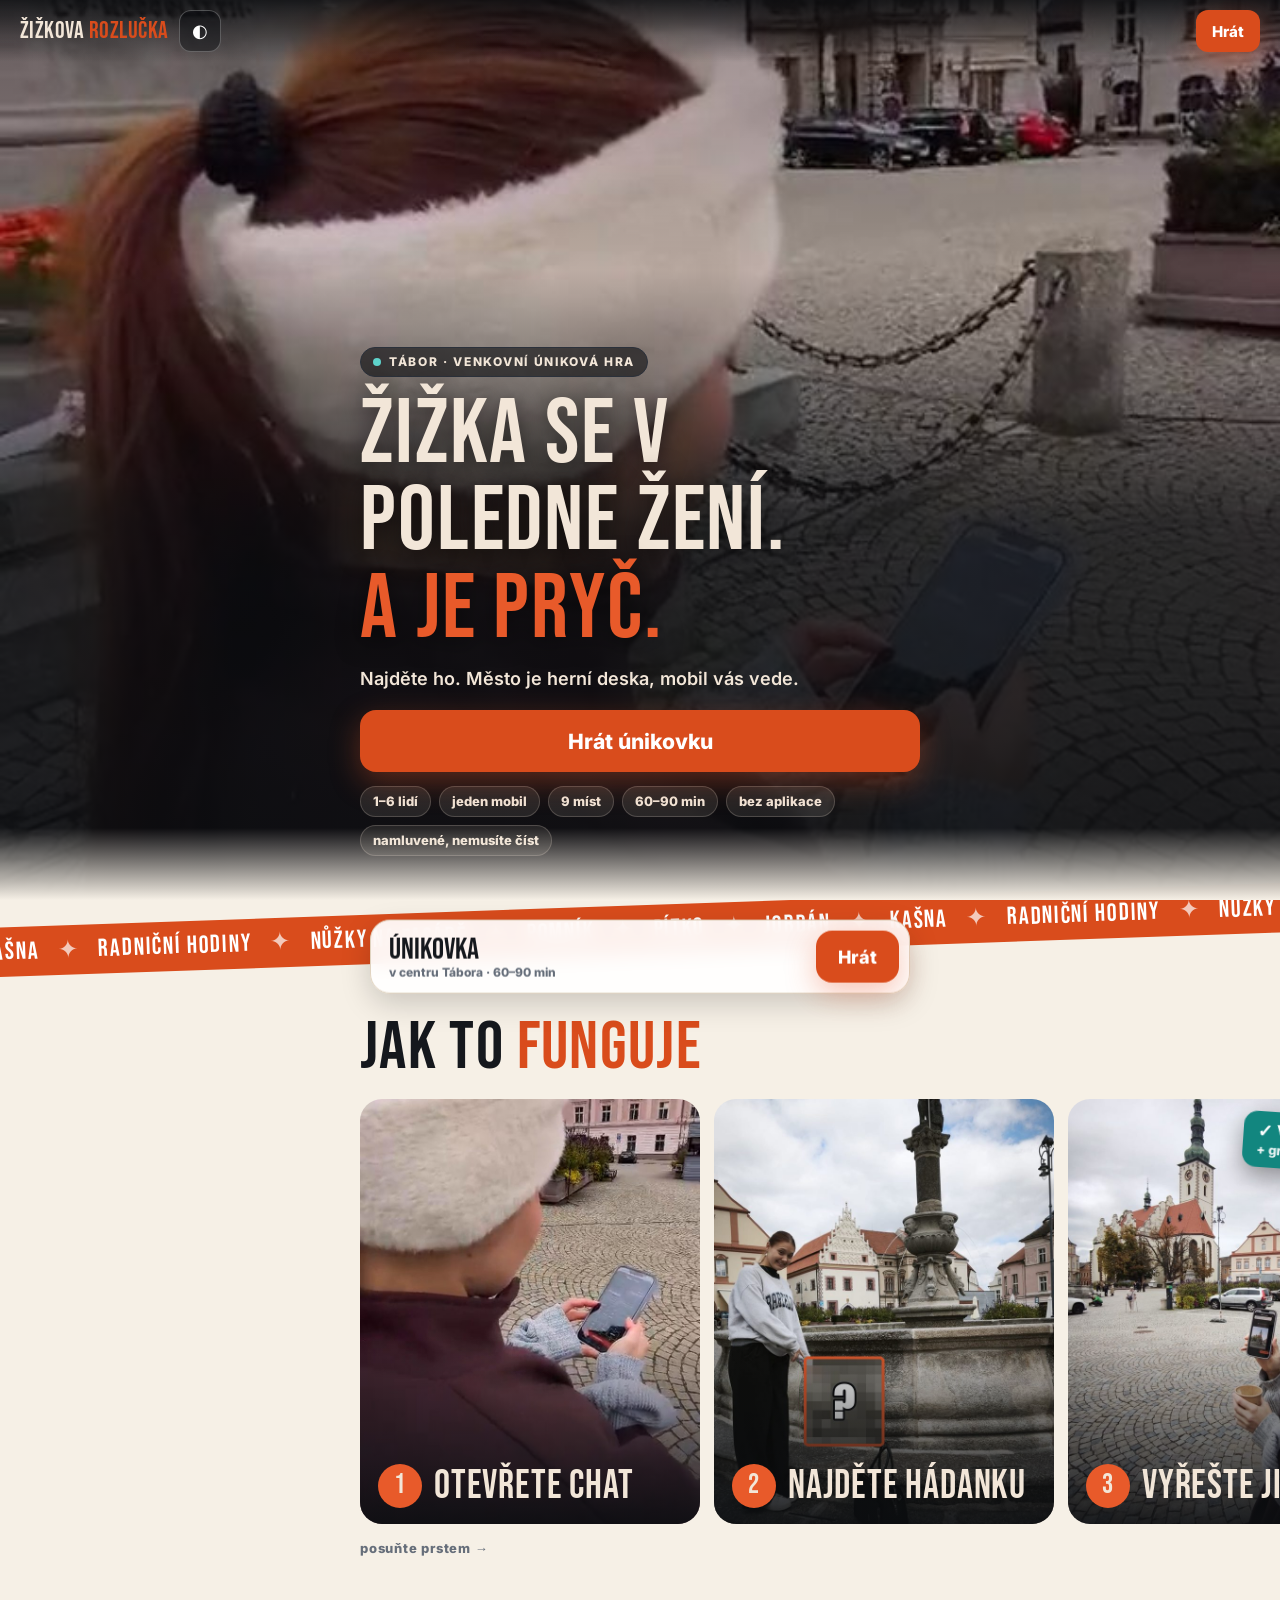
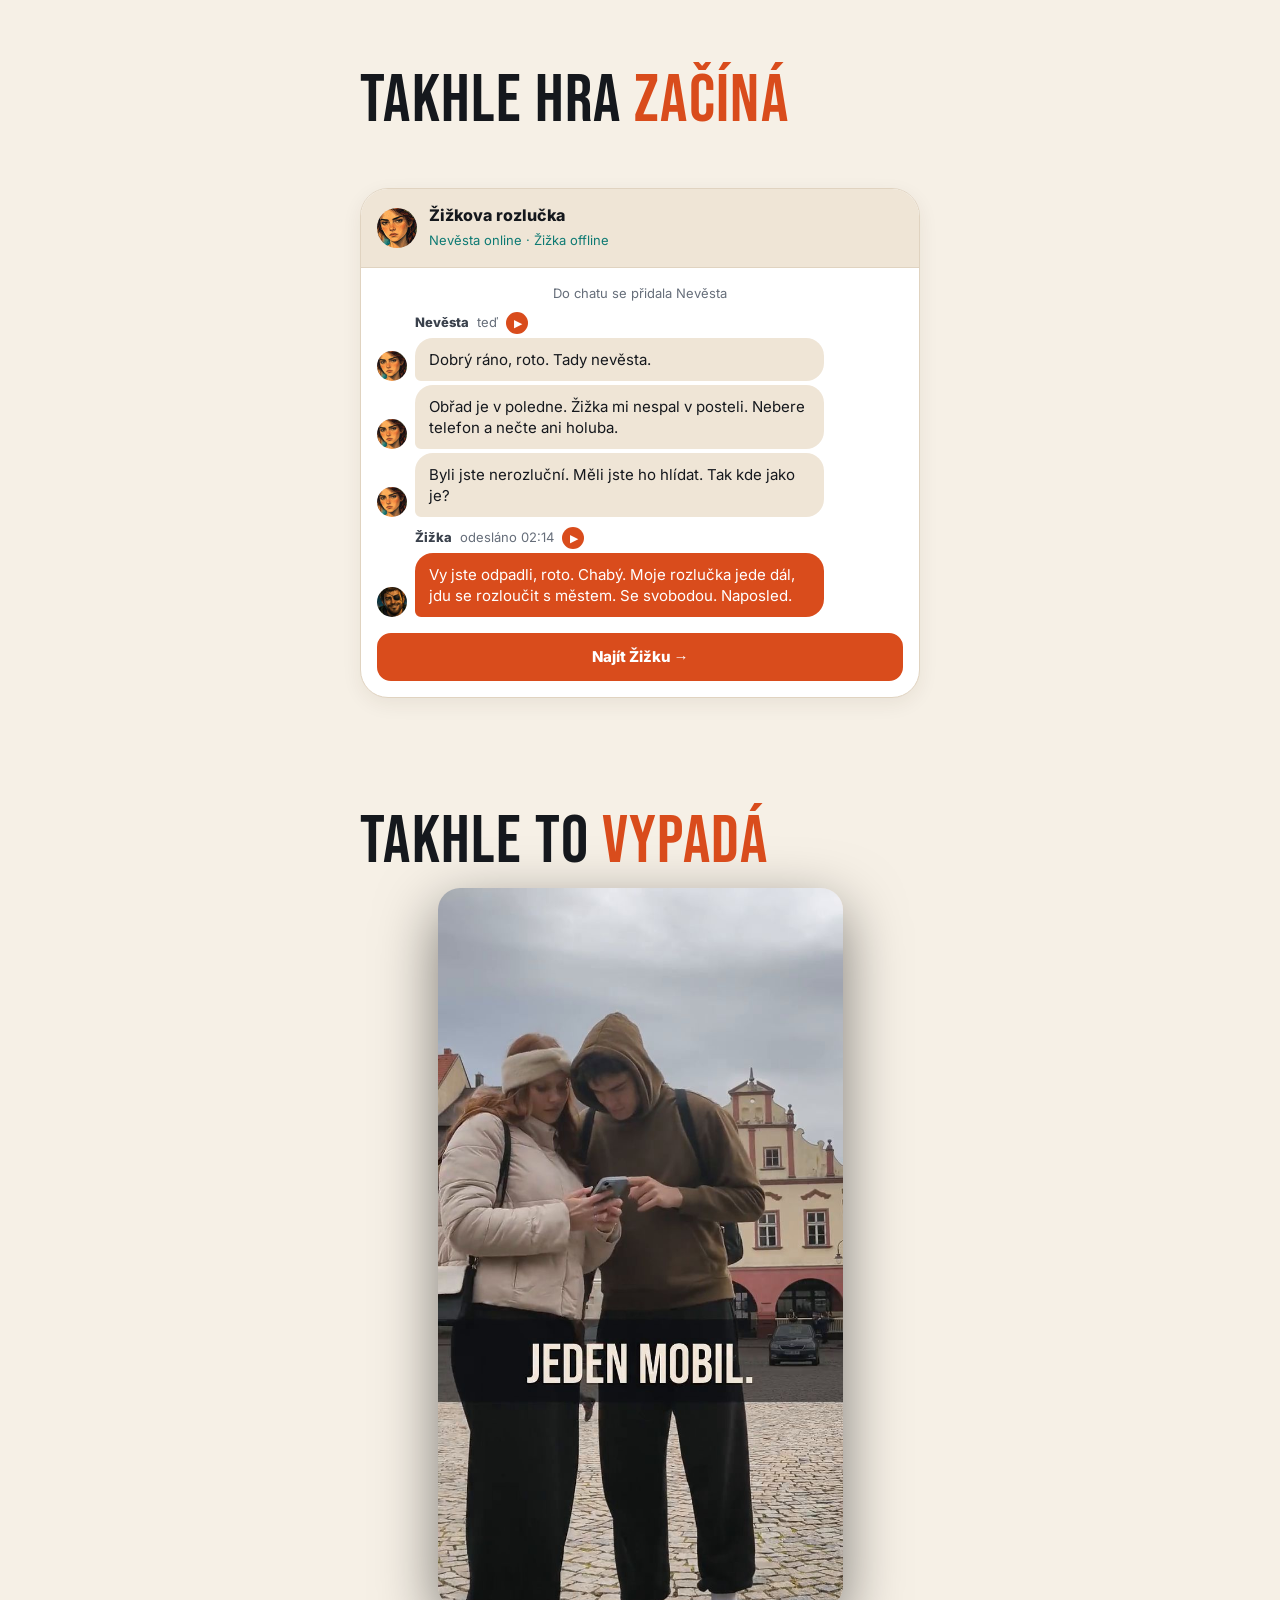
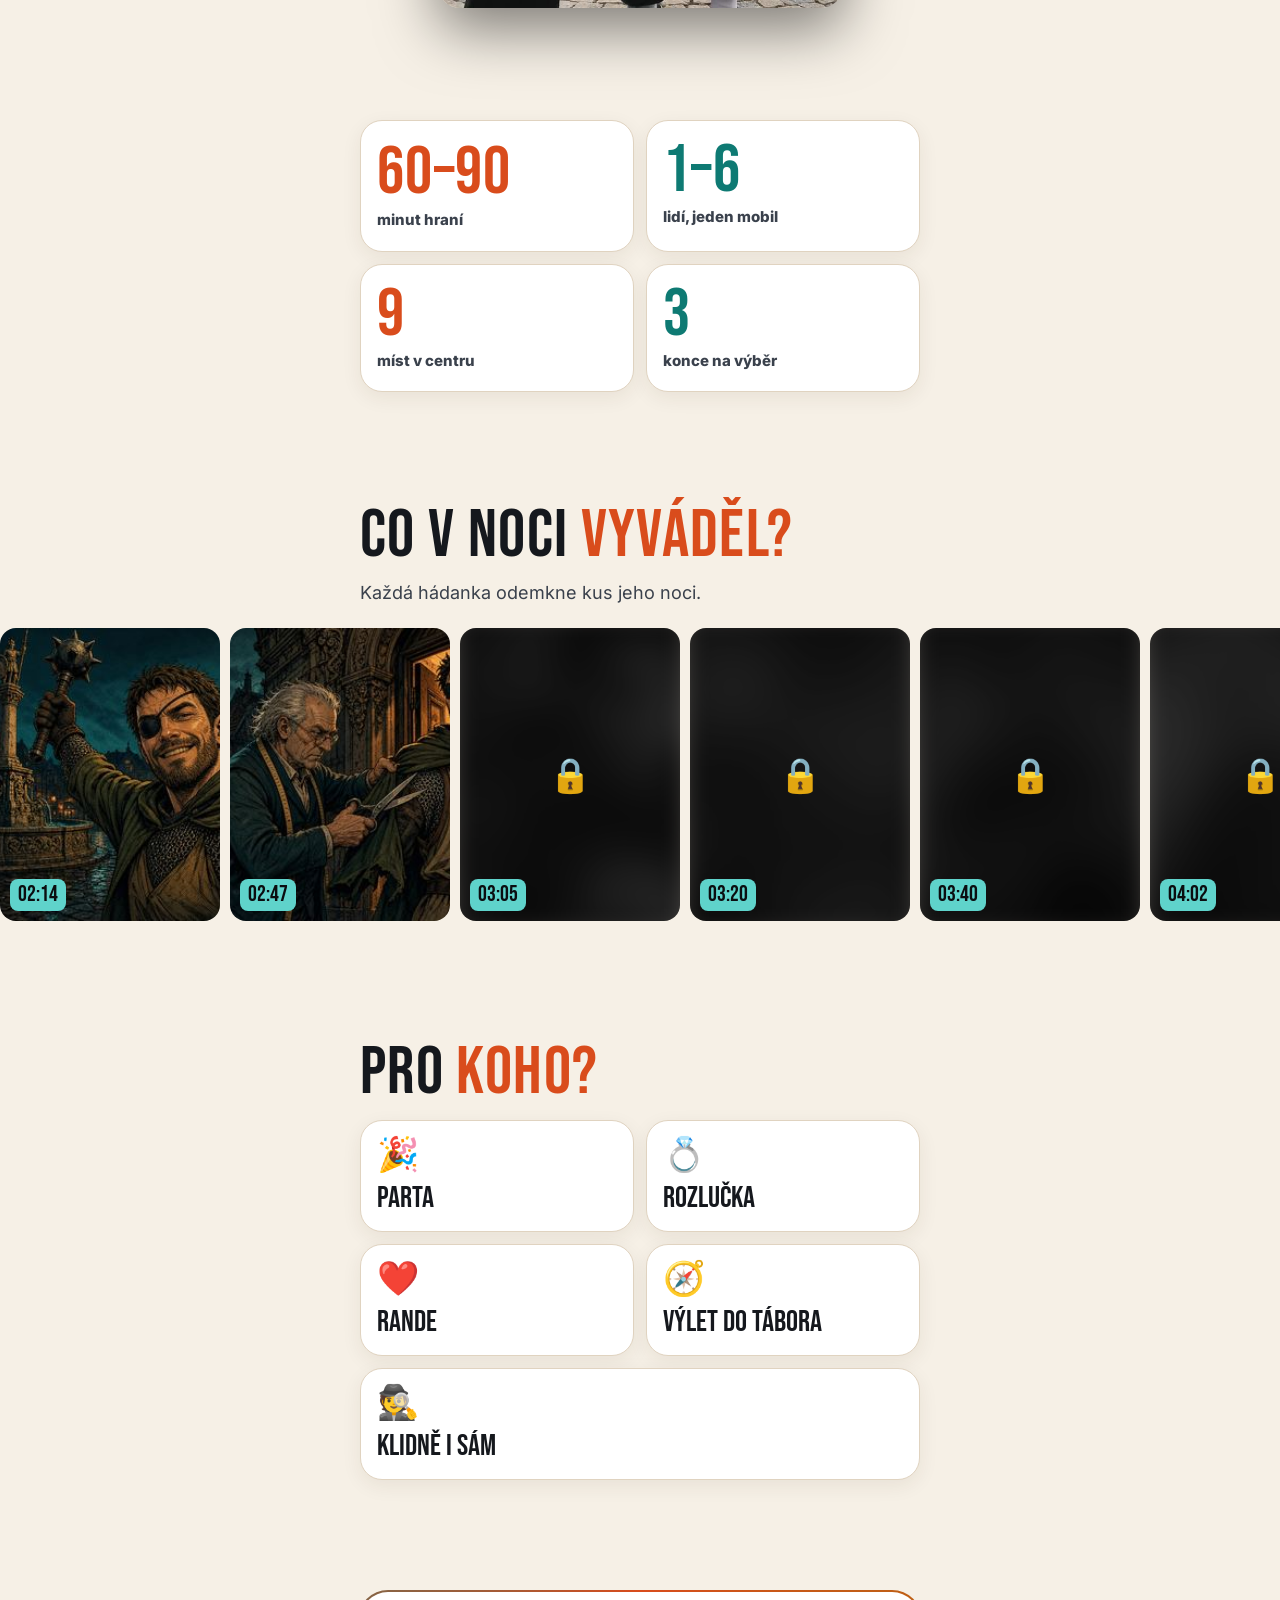
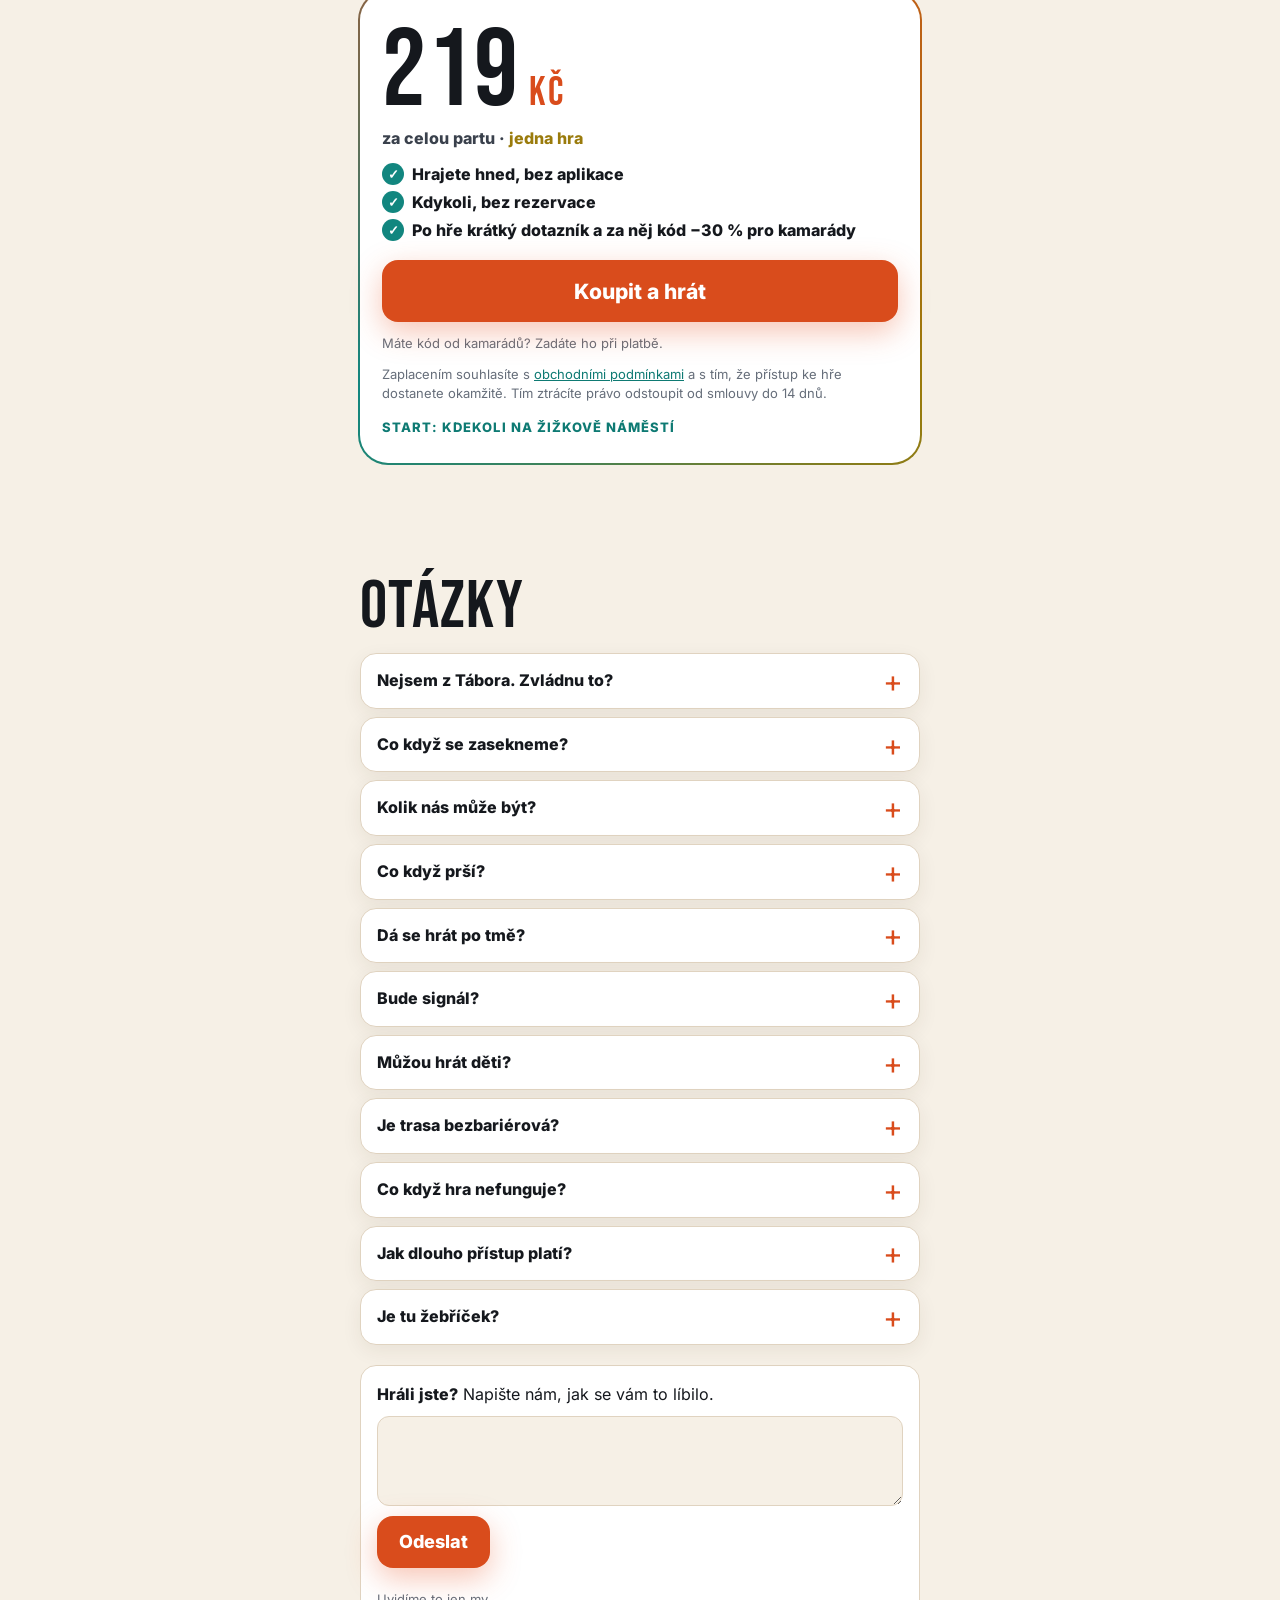
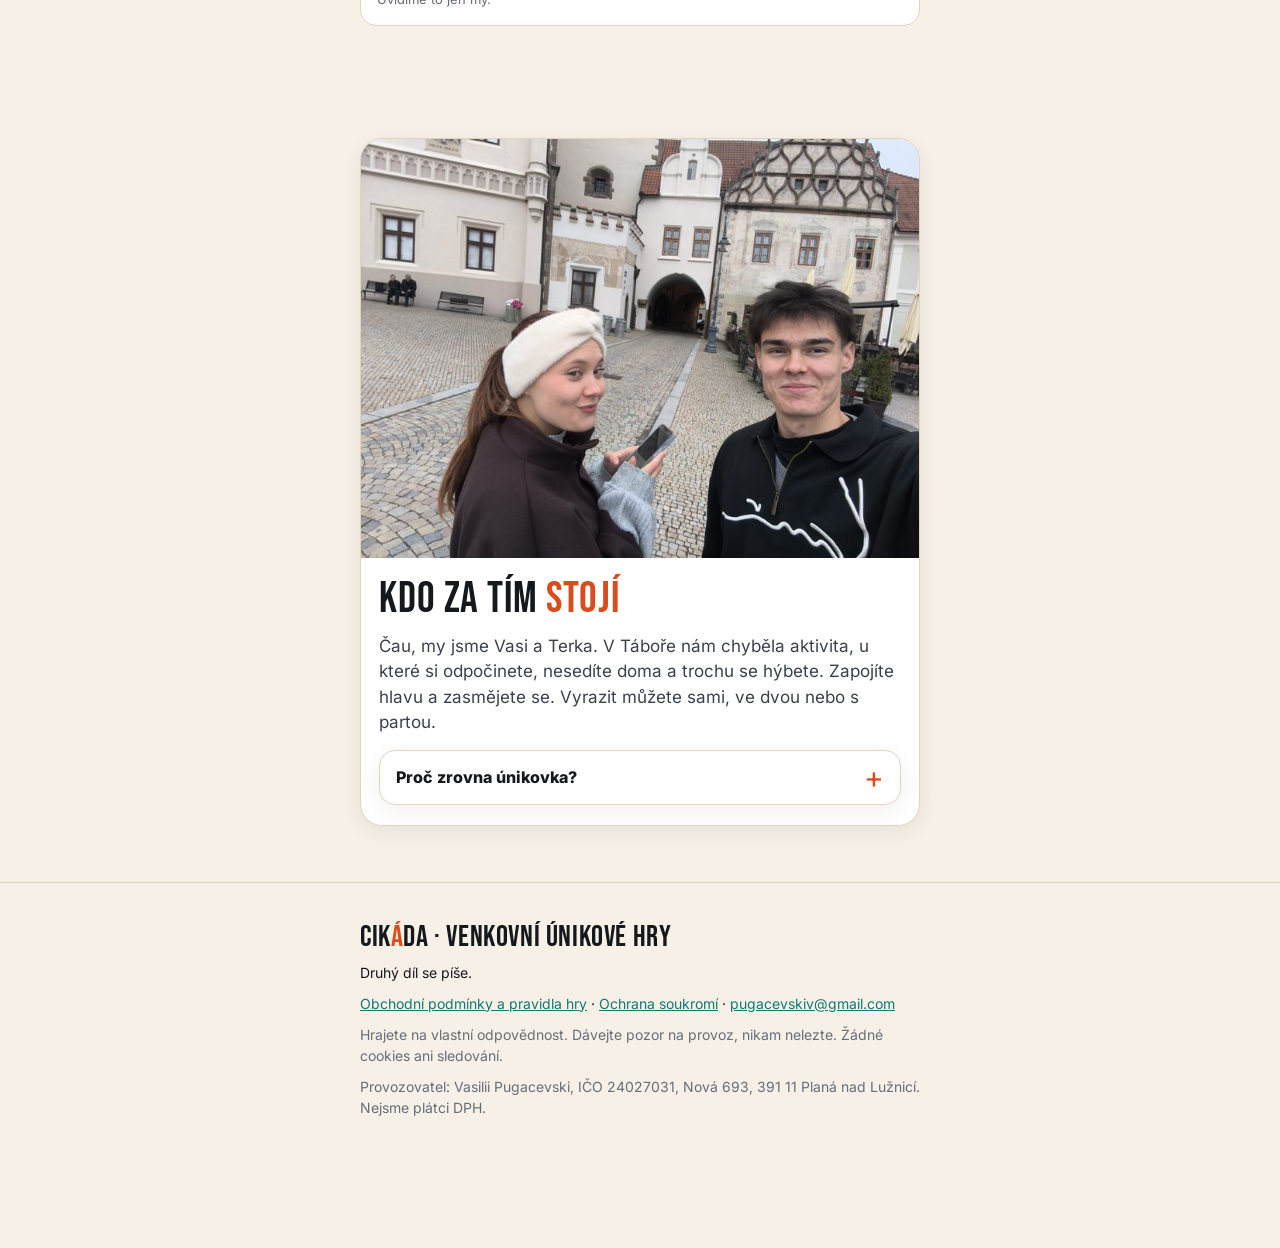
==== commit b162cb71: "Web: hlasovky na úvodní stránce, „Hráli jste?“, souhlas s e-mailem o dalším dílu; hra: otázka „Jak s" ====
--- a/index.html
+++ b/index.html
@@ -15,7 +15,7 @@
 <meta name="twitter:card" content="summary_large_image">
 <link rel="icon" href="data:image/svg+xml,%3Csvg xmlns='http://www.w3.org/2000/svg' viewBox='0 0 64 64'%3E%3Crect width='64' height='64' rx='12' fill='%230B0D10'/%3E%3Ctext x='32' y='46' font-size='40' text-anchor='middle' font-family='Impact,sans-serif' fill='%23E85A2A'%3EŽ%3C/text%3E%3C/svg%3E">
 <script>try{var t=localStorage.getItem("zr-theme");if(t)document.documentElement.setAttribute("data-theme",t)}catch(e){}</script>
-<link rel="stylesheet" href="web/v5.css?v=20261024">
+<link rel="stylesheet" href="web/v5.css?v=20261102">
 <script src="web/config.js?v=20261024"></script>
 </head>
 <body>
@@ -38,7 +38,7 @@
     <p class="hero-sub">Najděte ho. Město je herní deska, mobil vás vede.</p>
     <a class="btn big shine" data-cta href="#koupit"><span data-cta-label>Hrát</span></a>
     <ul class="chips">
-      <li>1–6 lidí</li><li>jeden mobil</li><li>9 míst</li><li>60–90 min</li><li>bez aplikace</li>
+      <li>1–6 lidí</li><li>jeden mobil</li><li>9 míst</li><li>60–90 min</li><li>bez aplikace</li><li>namluvené, nemusíte číst</li>
     </ul>
   </div>
 </section>
@@ -68,15 +68,23 @@
   <div class="wrap"><p class="swipe">posuňte prstem →</p></div>
 </section>
 
-<!-- 3 · chat na zkoušku -->
+<!-- 3 · začátek hry: dvě skutečné hlasovky ze hry, pustí se jen ťuknutím -->
 <section id="chat-sec" aria-labelledby="chat-t">
   <div class="wrap">
     <h2 id="chat-t" class="reveal">Takhle hra <span>začíná</span></h2>
-    <p class="lead reveal">Nevěsta píše. Odpovězte jí.</p>
-    <div class="phone reveal" id="chat" aria-live="polite">
+    <p class="lead reveal">Pusťte si to. Nic nečtete, posloucháte.</p>
+    <div class="phone reveal" id="chat">
       <div class="ph-top"><img src="img/av-nevesta.jpg" alt="" width="40" height="40"><div><b>Žižkova rozlučka</b><small>Nevěsta online · Žižka offline</small></div></div>
-      <div class="ph-body" id="chat-body"></div>
-      <div class="ph-quick" id="chat-quick"></div>
+      <div class="ph-body">
+        <div class="m sys">Do chatu se přidala Nevěsta</div>
+        <div class="hlas"><div class="meta"><b>Nevěsta</b><span>teď</span><button type="button" class="play" data-src="img/v5/hlas-nevesta.mp3" aria-label="Přehrát hlasovku nevěsty">▶</button></div>
+          <div class="m nev">Dobrý ráno, roto. Tady nevěsta.</div>
+          <div class="m nev">Obřad je v poledne. Žižka mi nespal v posteli. Nebere telefon a nečte ani holuba.</div>
+          <div class="m nev">Byli jste nerozluční. Měli jste ho hlídat. Tak kde jako je?</div></div>
+        <div class="hlas"><div class="meta"><b>Žižka</b><span>odesláno 02:14</span><button type="button" class="play" data-src="img/v5/hlas-zizka.mp3" aria-label="Přehrát hlasovku Žižky">▶</button></div>
+          <div class="m zz">Vy jste odpadli, roto. Chabý. Moje rozlučka jede dál, jdu se rozloučit s městem. Se svobodou. Naposled.</div></div>
+      </div>
+      <div class="ph-quick"><a href="#koupit">Najít Žižku →</a></div>
     </div>
   </div>
 </section>
@@ -194,6 +202,13 @@
       <details><summary>Jak dlouho přístup platí?</summary><p><span data-validity>12</span> měsíců od zaplacení, jedna hra pro jednu partu.</p></details>
       <details><summary>Je tu žebříček?</summary><p>Nejlepší roty zveřejňujeme na Instagramu. Pošlete nám kartu z konce hry.</p></details>
     </div>
+    <form class="nazor hide" id="nazor" novalidate>
+      <label for="nazor-t"><b>Hráli jste?</b> Napište nám, jak se vám to líbilo.</label>
+      <textarea id="nazor-t" rows="3" maxlength="1500" required></textarea>
+      <button class="btn" type="submit">Odeslat</button>
+      <p class="small">Uvidíme to jen my.</p>
+      <p class="dik hide" role="status">Díky, přečteme si to.</p>
+    </form>
   </div>
 </section>
 
@@ -228,6 +243,6 @@
 </div>
 <div class="toast" id="toast" role="status"></div>
 
-<script src="web/v5.js?v=20261024"></script>
+<script src="web/v5.js?v=20261102"></script>
 </body>
 </html>
--- a/web/v5.css
+++ b/web/v5.css
@@ -111,6 +111,13 @@
 .m.hot::before{left:-40px;bottom:-2px}
 .m.zz{background:var(--ember);color:#fff}
 .m.zz small{color:#fff;opacity:.85}
+.hlas{display:flex;flex-direction:column;gap:4px}
+.hlas .meta{display:flex;align-items:center;gap:8px;margin-left:38px;font-size:13px;color:var(--mute)}
+.hlas .meta b{color:var(--paper2)}
+.hlas .m{font-size:15px}
+.play{display:grid;place-items:center;width:22px;height:22px;padding:0 0 0 2px;border:0;border-radius:50%;background:var(--ember);color:#fff;font:700 10px/1 Inter;cursor:pointer;box-shadow:0 0 0 8px transparent}
+.play.on{padding:0;animation:pulz 1s infinite}
+@keyframes pulz{50%{box-shadow:0 0 0 5px rgba(232,90,42,.25)}}
 .m small{display:block;color:var(--ember2);font-weight:800;font-size:12px;margin-bottom:2px}
 .typing{display:inline-flex;gap:4px;padding:14px;background:var(--ink3);border-radius:18px;width:max-content}
 .typing i{width:7px;height:7px;border-radius:50%;background:var(--mute);animation:dot 1s infinite}
@@ -178,6 +185,12 @@
 .faq details[open] summary::after{transform:translateY(-50%) rotate(45deg)}
 .faq details p{padding:0 16px 16px;color:var(--paper2);font-size:16px}
 .proc{margin-top:14px}
+.nazor{margin-top:20px;display:grid;gap:10px;background:var(--ink2);border:1px solid var(--line);border-radius:16px;padding:16px}
+.nazor label{font-size:16px}
+.nazor textarea{width:100%;min-height:90px;resize:vertical;border:1px solid var(--line);border-radius:12px;padding:10px 12px;background:var(--ink);color:var(--paper);font:16px/1.4 Inter,system-ui,sans-serif}
+.nazor .btn{justify-self:start}
+.nazor .small{font-size:13px;color:var(--mute)}
+.nazor .dik{font-weight:700;color:var(--teal2)}
 
 /* 10 · o nás */
 .onas{border-radius:var(--r);overflow:hidden;background:var(--ink2);border:1px solid var(--line)}
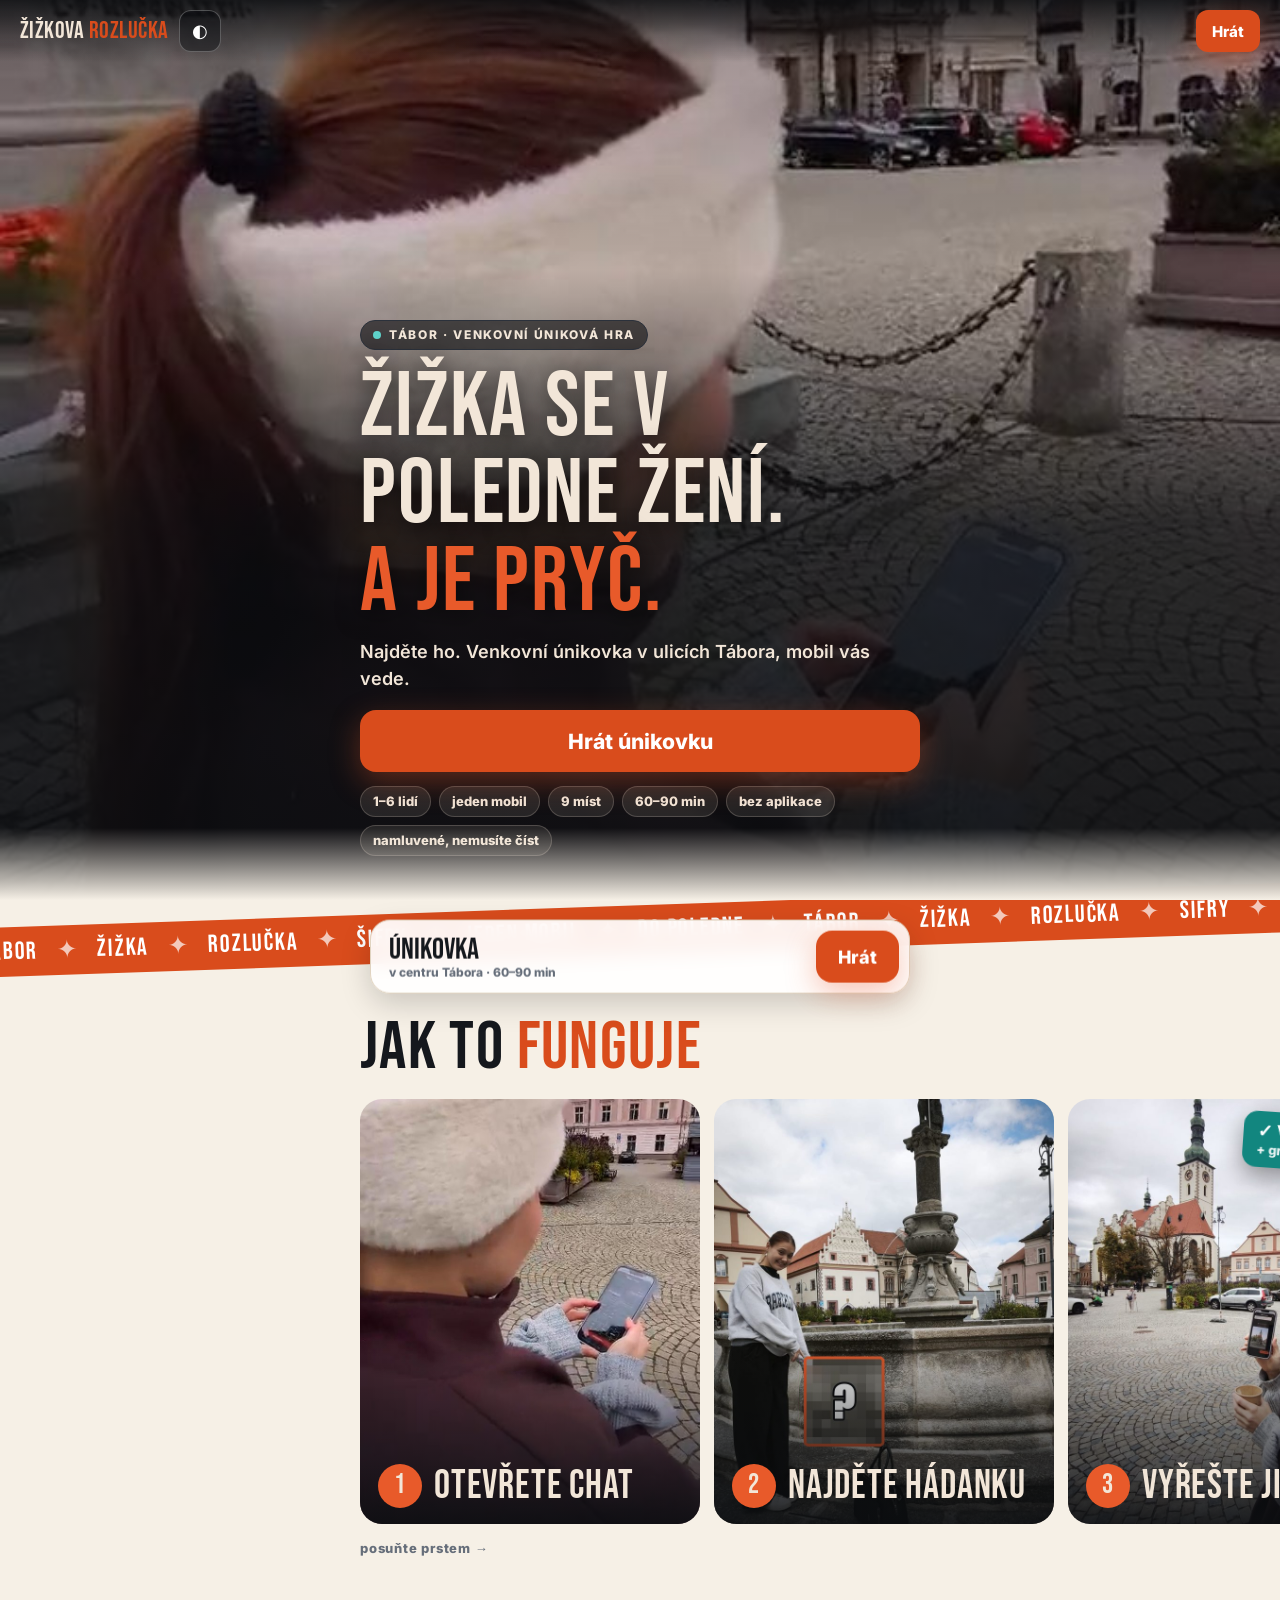
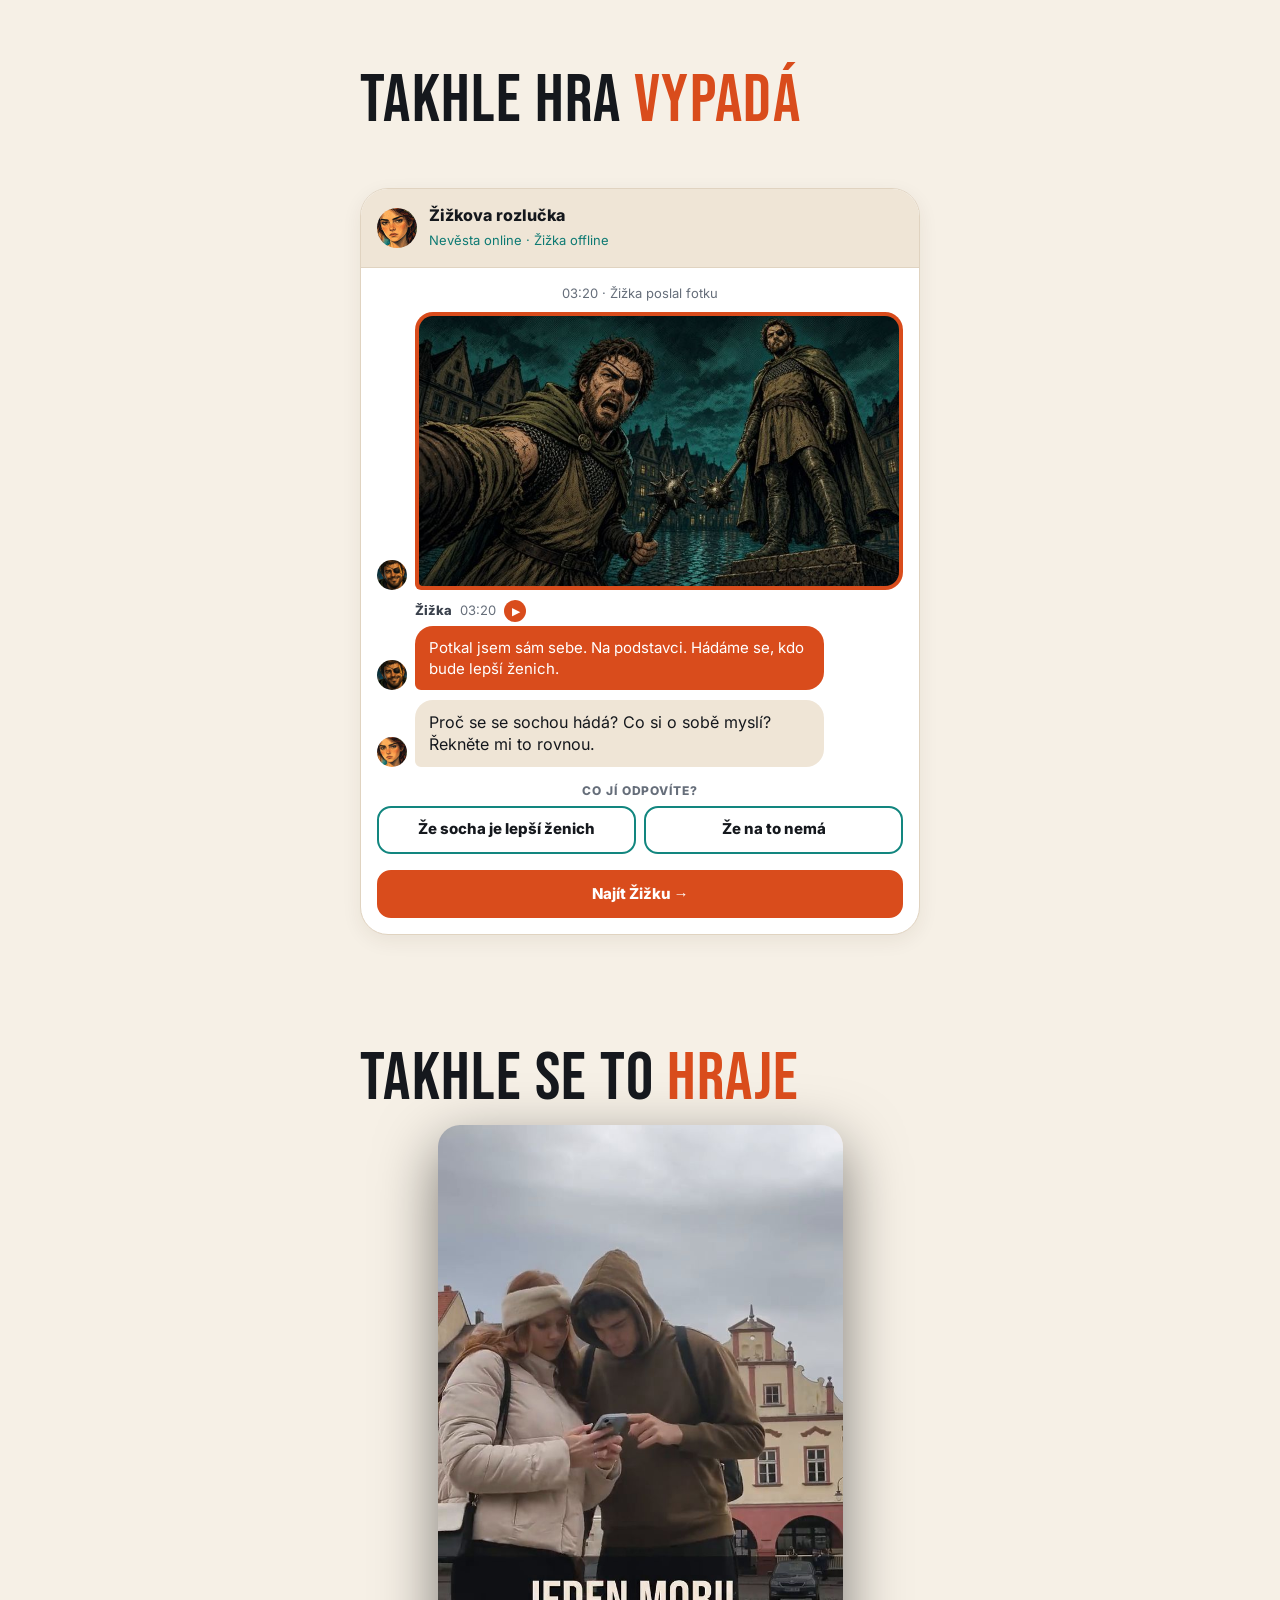
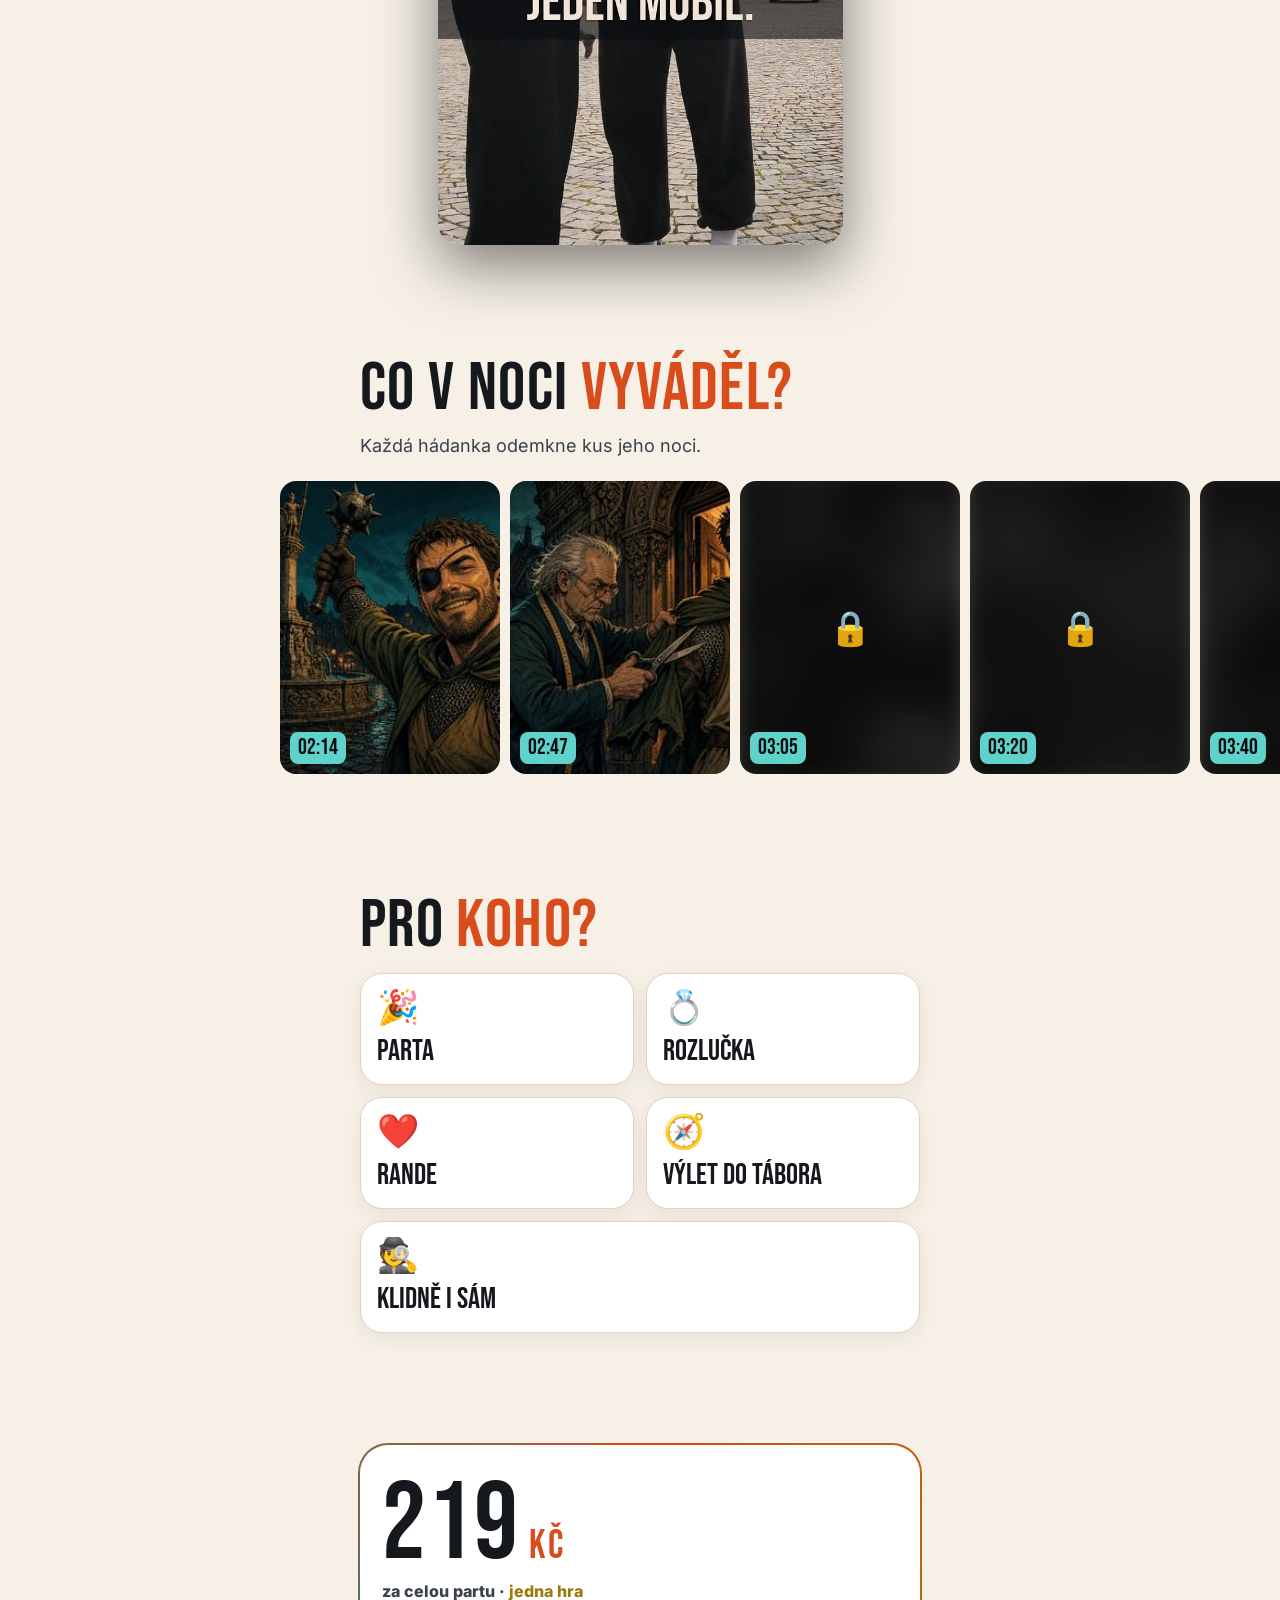
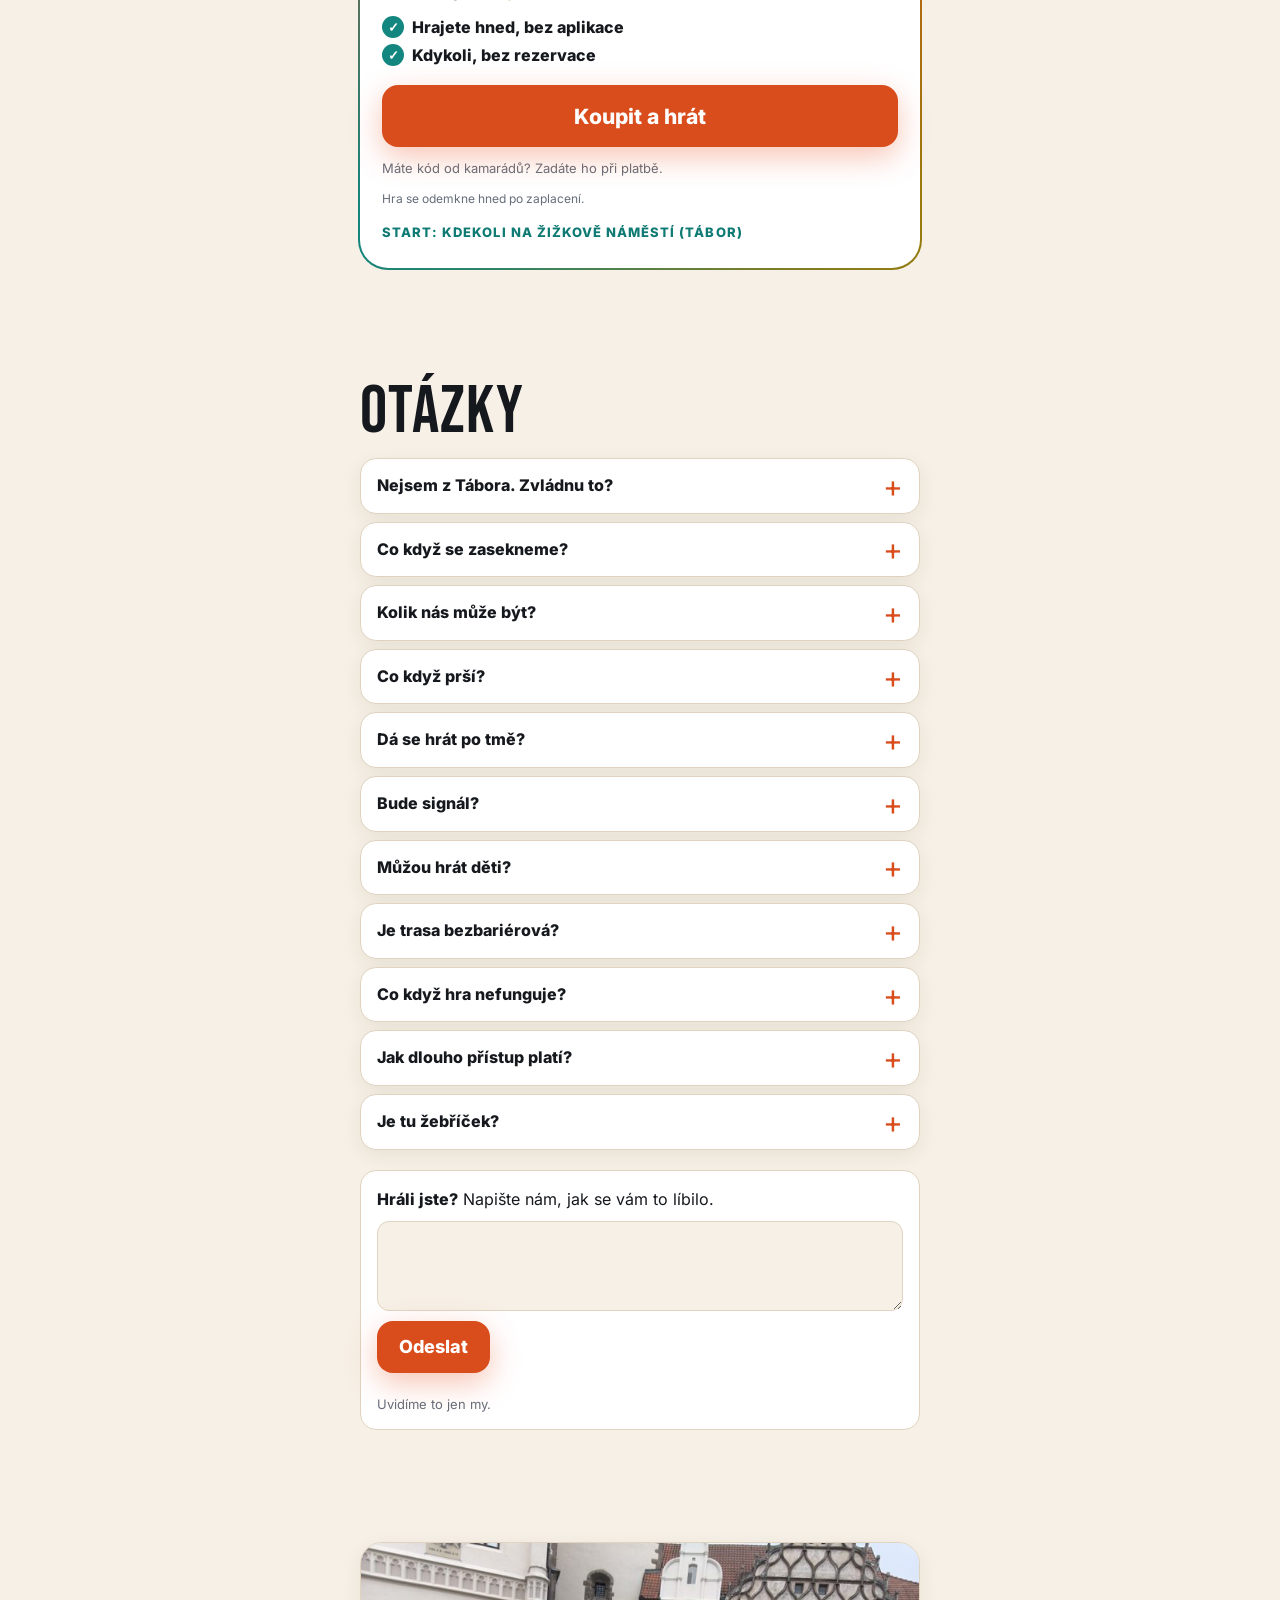
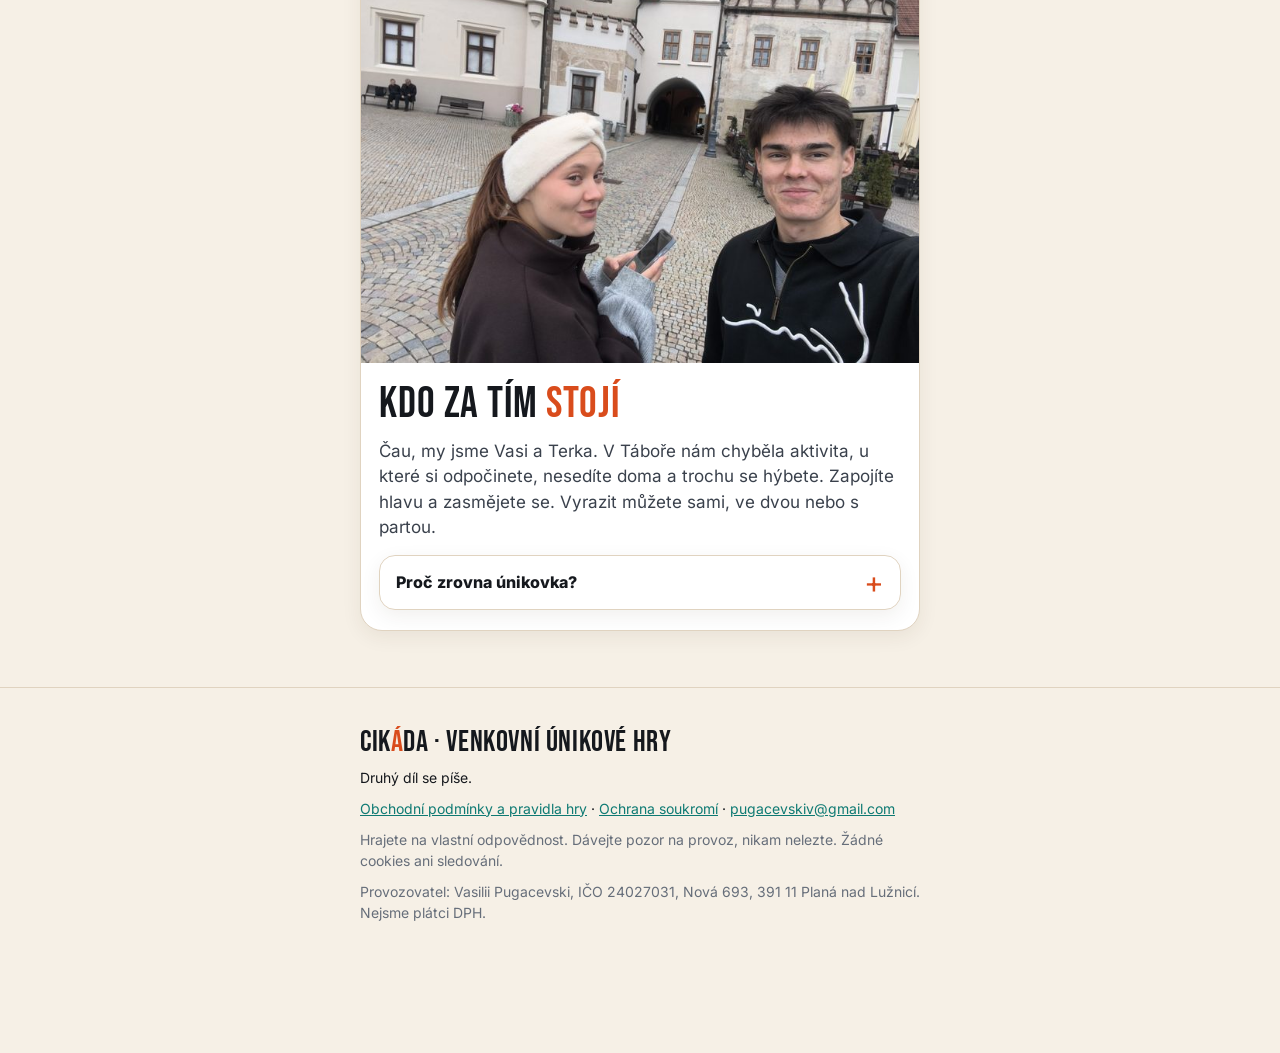
==== commit cecb966e: "Web: připomínky z 2. 11. – Tábor nahoře, pás bez míst, bez okénka s čísly, kratší věta u Koupit, opr" ====
--- a/index.html
+++ b/index.html
@@ -15,7 +15,7 @@
 <meta name="twitter:card" content="summary_large_image">
 <link rel="icon" href="data:image/svg+xml,%3Csvg xmlns='http://www.w3.org/2000/svg' viewBox='0 0 64 64'%3E%3Crect width='64' height='64' rx='12' fill='%230B0D10'/%3E%3Ctext x='32' y='46' font-size='40' text-anchor='middle' font-family='Impact,sans-serif' fill='%23E85A2A'%3EŽ%3C/text%3E%3C/svg%3E">
 <script>try{var t=localStorage.getItem("zr-theme");if(t)document.documentElement.setAttribute("data-theme",t)}catch(e){}</script>
-<link rel="stylesheet" href="web/v5.css?v=20261102">
+<link rel="stylesheet" href="web/v5.css?v=20261103">
 <script src="web/config.js?v=20261024"></script>
 </head>
 <body>
@@ -35,7 +35,7 @@
   <div class="hero-in">
     <p class="pill"><i></i>Tábor · venkovní úniková hra</p>
     <h1 id="h1">Žižka se v poledne žení.<br><span>A je pryč.</span></h1>
-    <p class="hero-sub">Najděte ho. Město je herní deska, mobil vás vede.</p>
+    <p class="hero-sub">Najděte ho. Venkovní únikovka v&nbsp;ulicích Tábora, mobil vás vede.</p>
     <a class="btn big shine" data-cta href="#koupit"><span data-cta-label>Hrát</span></a>
     <ul class="chips">
       <li>1–6 lidí</li><li>jeden mobil</li><li>9 míst</li><li>60–90 min</li><li>bez aplikace</li><li>namluvené, nemusíte číst</li>
@@ -44,8 +44,8 @@
 </section>
 
 <div class="marq" aria-hidden="true"><div>
-  <span>KAŠNA</span><b>✦</b><span>RADNIČNÍ HODINY</span><b>✦</b><span>NŮŽKY NA FASÁDĚ</span><b>✦</b><span>POMNÍK</span><b>✦</b><span>PÍTKO</span><b>✦</b><span>JORDÁN</span><b>✦</b>
-  <span>KAŠNA</span><b>✦</b><span>RADNIČNÍ HODINY</span><b>✦</b><span>NŮŽKY NA FASÁDĚ</span><b>✦</b><span>POMNÍK</span><b>✦</b><span>PÍTKO</span><b>✦</b><span>JORDÁN</span><b>✦</b>
+  <span>TÁBOR</span><b>✦</b><span>ŽIŽKA</span><b>✦</b><span>ROZLUČKA</span><b>✦</b><span>ŠIFRY</span><b>✦</b><span>JEDEN MOBIL</span><b>✦</b><span>DO POLEDNE</span><b>✦</b>
+  <span>TÁBOR</span><b>✦</b><span>ŽIŽKA</span><b>✦</b><span>ROZLUČKA</span><b>✦</b><span>ŠIFRY</span><b>✦</b><span>JEDEN MOBIL</span><b>✦</b><span>DO POLEDNE</span><b>✦</b>
 </div></div>
 
 <!-- 2 · jak to jde: tři fotky -->
@@ -68,21 +68,26 @@
   <div class="wrap"><p class="swipe">posuňte prstem →</p></div>
 </section>
 
-<!-- 3 · začátek hry: dvě skutečné hlasovky ze hry, pustí se jen ťuknutím -->
+<!-- 3 · moment ze hry (stanice 4): skutečný obrázek, hlasovky a volba ze hry; nic nehraje samo -->
 <section id="chat-sec" aria-labelledby="chat-t">
   <div class="wrap">
-    <h2 id="chat-t" class="reveal">Takhle hra <span>začíná</span></h2>
-    <p class="lead reveal">Pusťte si to. Nic nečtete, posloucháte.</p>
+    <h2 id="chat-t" class="reveal">Takhle hra <span>vypadá</span></h2>
+    <p class="lead reveal">Žižka vám celou noc posílá fotky a hlasovky. A vy rozhodujete.</p>
     <div class="phone reveal" id="chat">
       <div class="ph-top"><img src="img/av-nevesta.jpg" alt="" width="40" height="40"><div><b>Žižkova rozlučka</b><small>Nevěsta online · Žižka offline</small></div></div>
       <div class="ph-body">
-        <div class="m sys">Do chatu se přidala Nevěsta</div>
-        <div class="hlas"><div class="meta"><b>Nevěsta</b><span>teď</span><button type="button" class="play" data-src="img/v5/hlas-nevesta.mp3" aria-label="Přehrát hlasovku nevěsty">▶</button></div>
-          <div class="m nev">Dobrý ráno, roto. Tady nevěsta.</div>
-          <div class="m nev">Obřad je v poledne. Žižka mi nespal v posteli. Nebere telefon a nečte ani holuba.</div>
-          <div class="m nev">Byli jste nerozluční. Měli jste ho hlídat. Tak kde jako je?</div></div>
-        <div class="hlas"><div class="meta"><b>Žižka</b><span>odesláno 02:14</span><button type="button" class="play" data-src="img/v5/hlas-zizka.mp3" aria-label="Přehrát hlasovku Žižky">▶</button></div>
-          <div class="m zz">Vy jste odpadli, roto. Chabý. Moje rozlučka jede dál, jdu se rozloučit s městem. Se svobodou. Naposled.</div></div>
+        <div class="m sys">03:20 · Žižka poslal fotku</div>
+        <figure class="m zz foto"><img src="img/v5/socha.jpg" alt="Žižka si v noci dělá selfie a hádá se se svou vlastní sochou" loading="lazy" width="720" height="405"></figure>
+        <div class="hlas"><div class="meta"><b>Žižka</b><span>03:20</span><button type="button" class="play" data-src="img/v5/hlas-socha.mp3" aria-label="Přehrát hlasovku Žižky">▶</button></div>
+          <div class="m zz">Potkal jsem sám sebe. Na podstavci. Hádáme se, kdo bude lepší ženich.</div></div>
+        <div class="m nev">Proč se se sochou hádá? Co si o sobě myslí? Řekněte mi to rovnou.</div>
+        <p class="volba-t">Co jí odpovíte?</p>
+        <div class="volba">
+          <button type="button" data-src="img/v5/hlas-volba-socha.mp3" data-t="Socha by aspoň nechrápala. Ale nevezmu si nic, co váží tři tuny. Dál.">Že socha je lepší ženich</button>
+          <button type="button" data-src="img/v5/hlas-volba-nema.mp3" data-t="…Tak to mu u oltáře vymluvím. Hlavně ho najděte.">Že na to nemá</button>
+        </div>
+        <div class="hlas hide" id="volba-out"><div class="meta"><b>Nevěsta</b><span>teď</span><button type="button" class="play" data-src="" aria-label="Přehrát hlasovku nevěsty">▶</button></div>
+          <div class="m nev"></div></div>
       </div>
       <div class="ph-quick"><a href="#koupit">Najít Žižku →</a></div>
     </div>
@@ -92,22 +97,9 @@
 <!-- 4 · video ukázka -->
 <section aria-labelledby="vid-t">
   <div class="wrap">
-    <h2 id="vid-t" class="reveal">Takhle to <span>vypadá</span></h2>
+    <h2 id="vid-t" class="reveal">Takhle se to <span>hraje</span></h2>
     <div class="vid reveal">
       <video src="img/v5/ukazka.mp4" poster="img/v5/ukazka.jpg" muted loop playsinline preload="none" data-autoplay aria-label="Krátké video z hraní na náměstí v Táboře"></video>
-    </div>
-  </div>
-</section>
-
-<!-- 5 · čísla -->
-<section aria-labelledby="cis-t">
-  <div class="wrap">
-    <h2 id="cis-t" class="sr">Hra v číslech</h2>
-    <div class="stats">
-      <div class="reveal"><b class="nw">60–90</b><span>minut hraní</span></div>
-      <div class="reveal d1"><b>1–6</b><span>lidí, jeden mobil</span></div>
-      <div class="reveal d2"><b data-count="9">9</b><span>míst v centru</span></div>
-      <div class="reveal d3"><b data-count="3">3</b><span>konce na výběr</span></div>
     </div>
   </div>
 </section>
@@ -165,12 +157,11 @@
       <ul class="ticks">
         <li>Hrajete hned, bez aplikace</li>
         <li>Kdykoli, bez rezervace</li>
-        <li data-only="prodej" data-kod>Po hře krátký dotazník a za něj kód <span data-sleva>−30 %</span> pro kamarády</li>
       </ul>
       <div data-only="prodej">
         <a class="btn big shine" id="pay-btn" href="#" rel="noopener">Koupit a hrát</a>
         <p class="small" data-kod>Máte kód od kamarádů? Zadáte ho při platbě.</p>
-        <p class="small">Zaplacením souhlasíte s <a href="podminky.html">obchodními podmínkami</a> a s tím, že přístup ke hře dostanete okamžitě. Tím ztrácíte právo odstoupit od smlouvy do 14 dnů.</p>
+        <p class="small drobne">Hra se odemkne hned po zaplacení.</p>
         <p class="small hide" id="pay-missing">Platba se připravuje. Napište si o hru na <a data-mail href="#">e-mail</a>.</p>
       </div>
       <div data-only="zdarma">
@@ -180,7 +171,7 @@
       <div data-only="brzy">
         <a class="btn big" data-mail data-subject="Chci vědět, až Žižkova rozlučka vyjde" href="#">Napsat e-mail</a>
       </div>
-      <p class="start">Start: kdekoli na Žižkově náměstí</p>
+      <p class="start">Start: kdekoli na Žižkově náměstí (Tábor)</p>
     </div>
   </div>
 </section>
@@ -243,6 +234,6 @@
 </div>
 <div class="toast" id="toast" role="status"></div>
 
-<script src="web/v5.js?v=20261102"></script>
+<script src="web/v5.js?v=20261103"></script>
 </body>
 </html>
--- a/web/v5.css
+++ b/web/v5.css
@@ -79,6 +79,8 @@
 @keyframes marq{to{transform:translateX(-50%)}}
 
 /* 2 · tři kroky */
+/* karty v posuvníku nenabíhají: neodkryté karty s posunem zasekly svislý tah po stránce (ověřeno dotykem) */
+.cards .reveal{opacity:1;transform:none;transition:none}
 .cards{display:flex;gap:14px;overflow-x:auto;scroll-snap-type:x mandatory;padding:4px var(--pad) 8px;scrollbar-width:none}
 .cards::-webkit-scrollbar{display:none}
 @media (min-width:600px){.cards{padding-left:calc(50% - 280px);padding-right:calc(50% - 280px)}}
@@ -124,6 +126,12 @@
 .typing i:nth-child(2){animation-delay:.15s}.typing i:nth-child(3){animation-delay:.3s}
 @keyframes dot{50%{opacity:.25;transform:translateY(-3px)}}
 @keyframes msg{from{opacity:0;transform:translateY(10px)}to{opacity:1;transform:none}}
+.m.foto{padding:4px;max-width:calc(100% - 38px)}
+.m.foto img{width:100%;height:auto;border-radius:14px 14px 14px 4px}
+.volba-t{margin:6px 0 -2px;text-align:center;font:800 12px Inter;letter-spacing:.08em;text-transform:uppercase;color:var(--mute)}
+.volba{display:flex;flex-wrap:wrap;gap:8px}
+.volba button{flex:1 1 45%;min-height:48px;border-radius:14px;border:2px solid var(--teal);background:transparent;color:var(--paper);font:700 15px/1.25 Inter;cursor:pointer;padding:8px}
+.volba button.on{background:var(--teal);color:#fff}
 .ph-quick{display:flex;flex-wrap:wrap;gap:8px;padding:0 16px 16px}
 .ph-quick button,.ph-quick a{flex:1 1 45%;min-height:48px;border-radius:14px;border:2px solid var(--teal);background:transparent;color:var(--paper);font:700 15px Inter;cursor:pointer;animation:msg .35s both;text-align:center;text-decoration:none;display:grid;place-items:center;padding:8px}
 .ph-quick a{background:var(--ember);border-color:var(--ember);color:#fff;flex-basis:100%}
@@ -174,6 +182,7 @@
 .ticks li{font:700 16px Inter;padding-left:30px;position:relative}
 .ticks li::before{content:"✓";position:absolute;left:0;top:-1px;width:22px;height:22px;border-radius:50%;background:var(--teal);color:#fff;display:grid;place-items:center;font-size:13px}
 .small{font-size:13px;line-height:1.45;color:var(--mute);margin-top:12px}
+.small.drobne{font-size:12px}
 .start{margin-top:16px;font:800 13px Inter;letter-spacing:.08em;text-transform:uppercase;color:var(--teal2)}
 
 /* 9 · otázky */
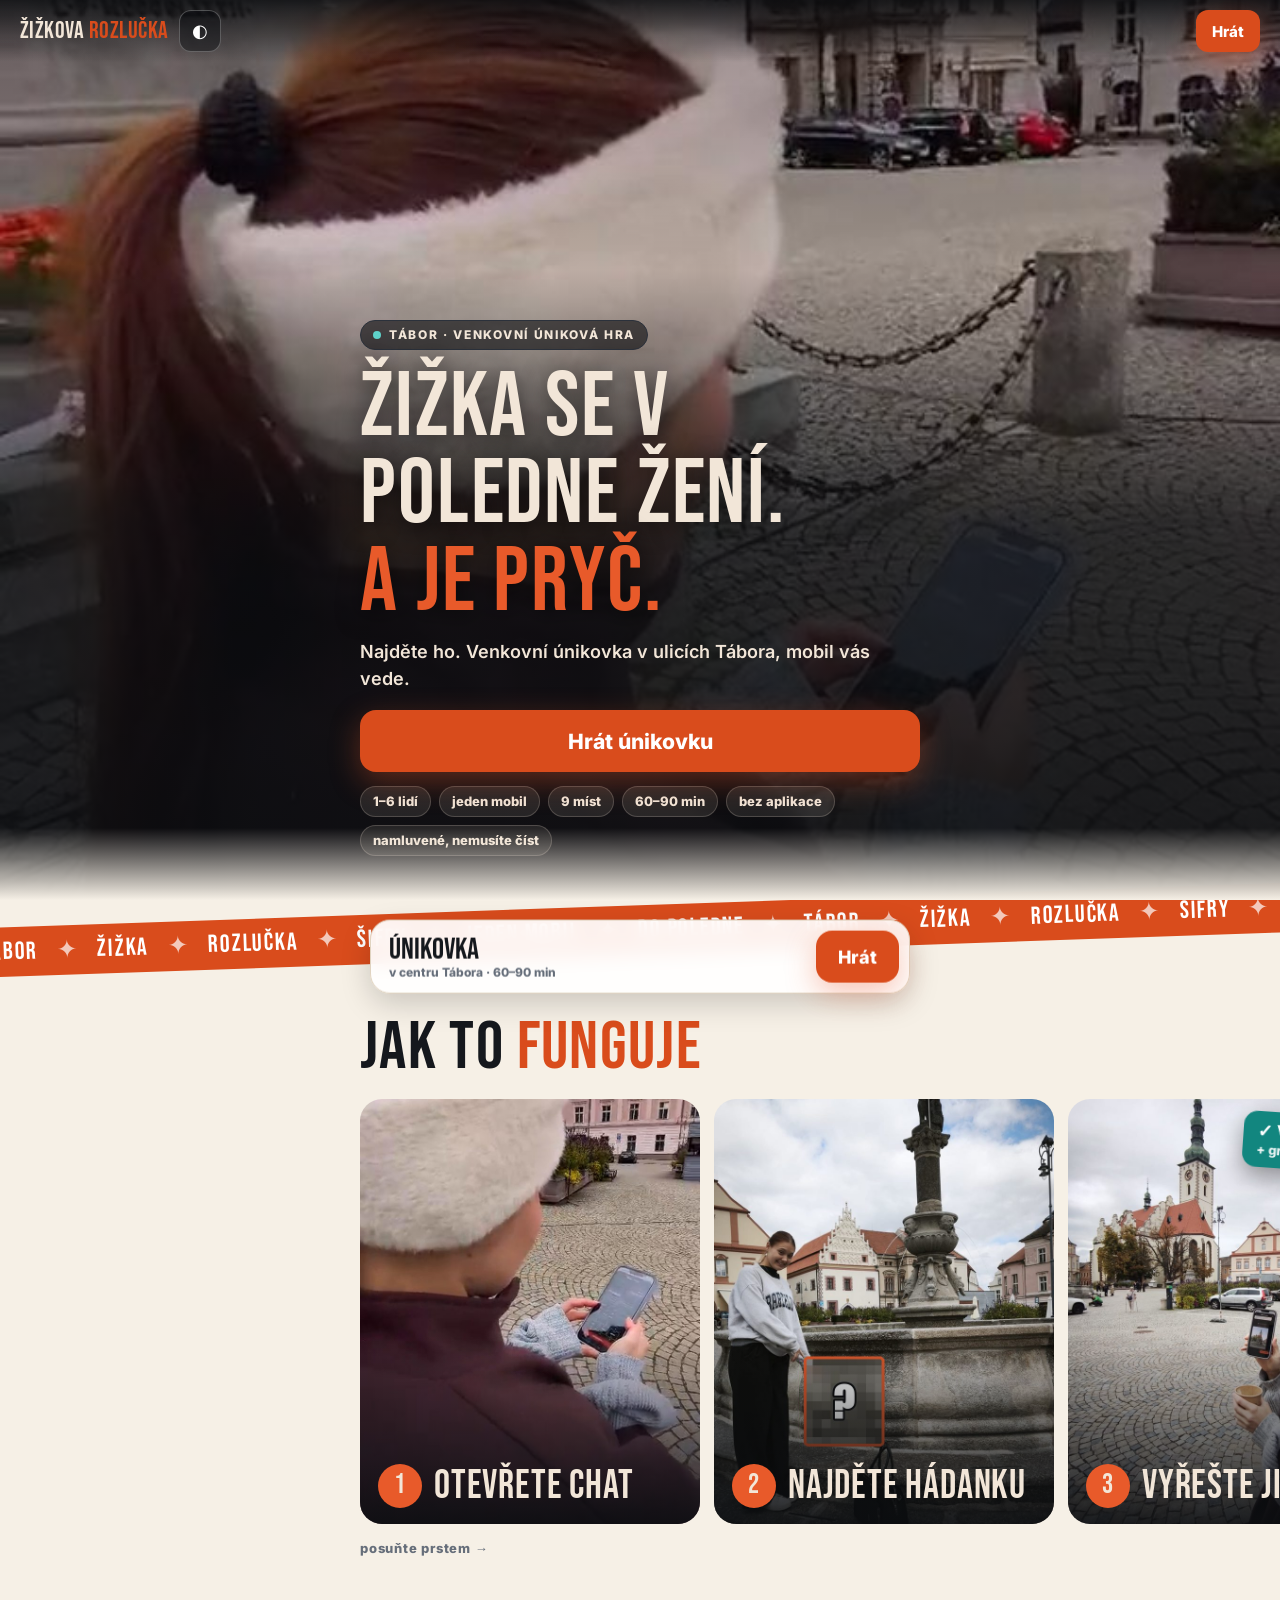
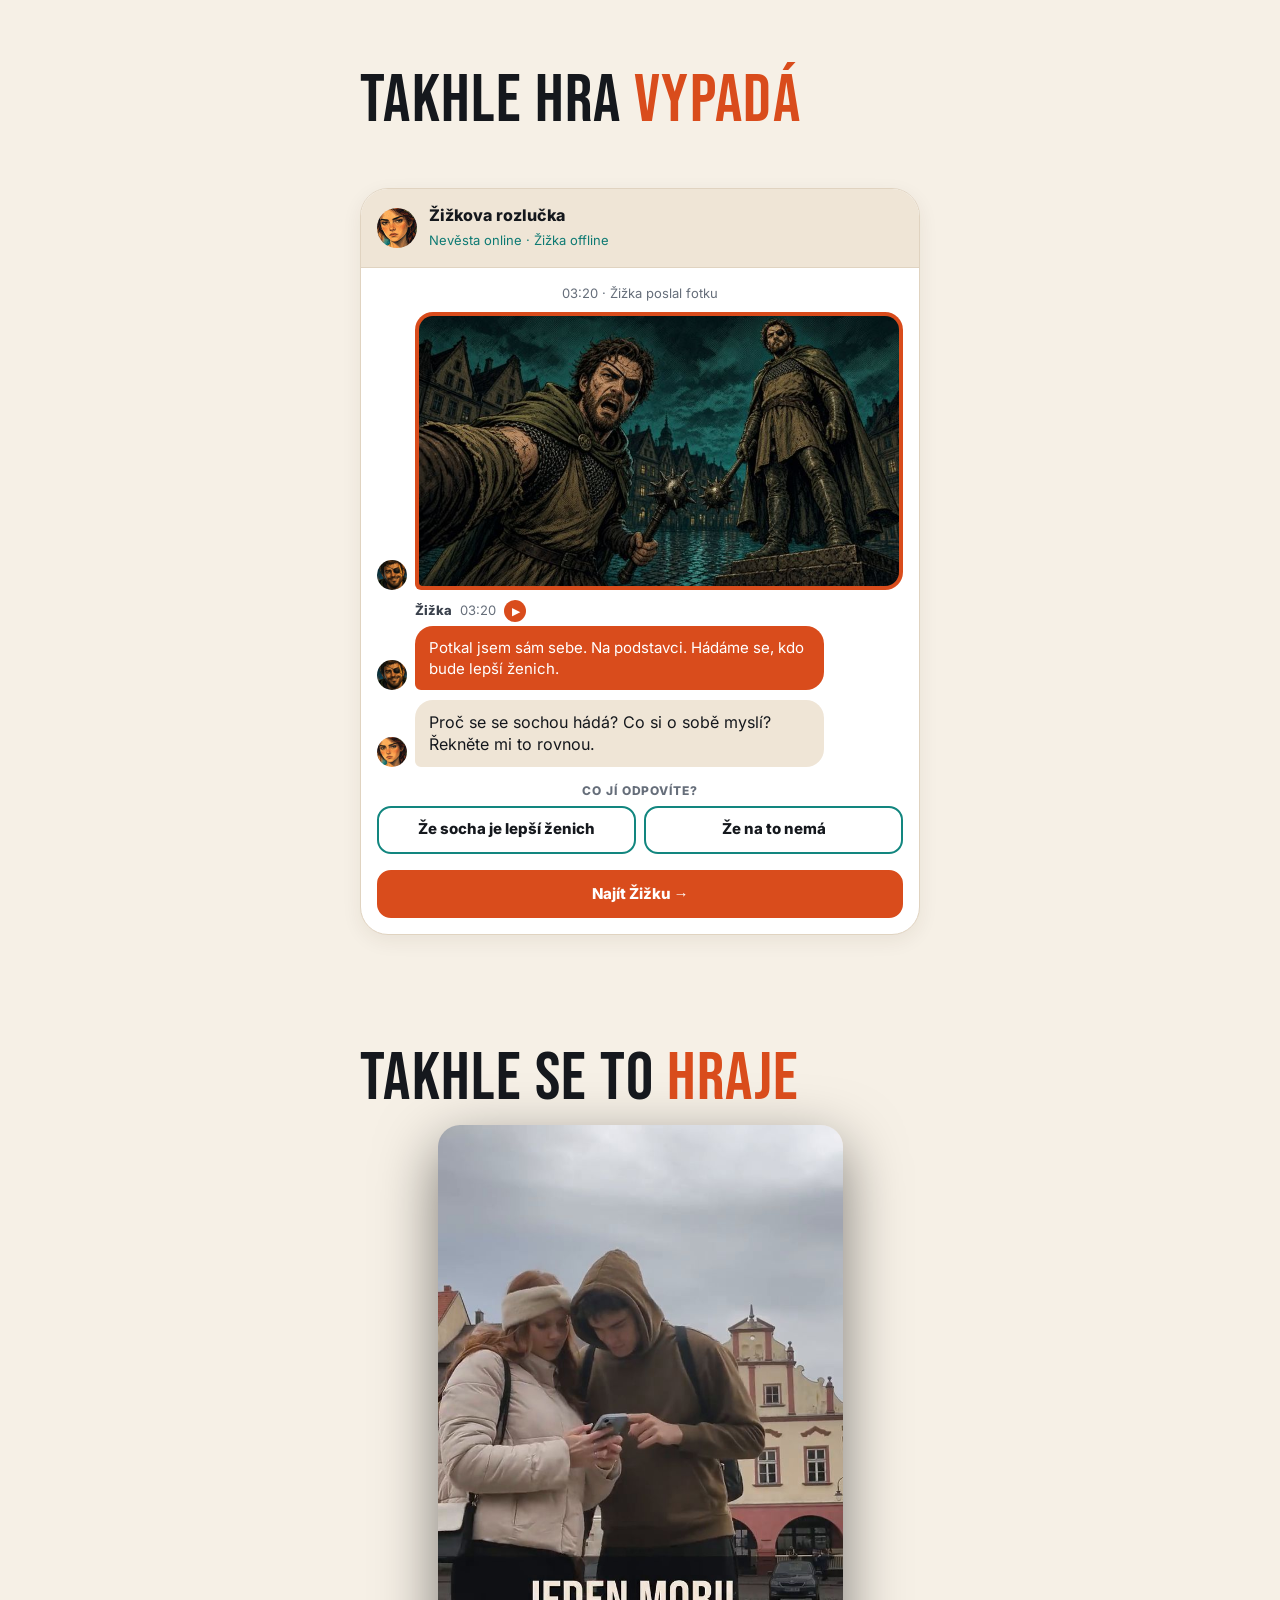
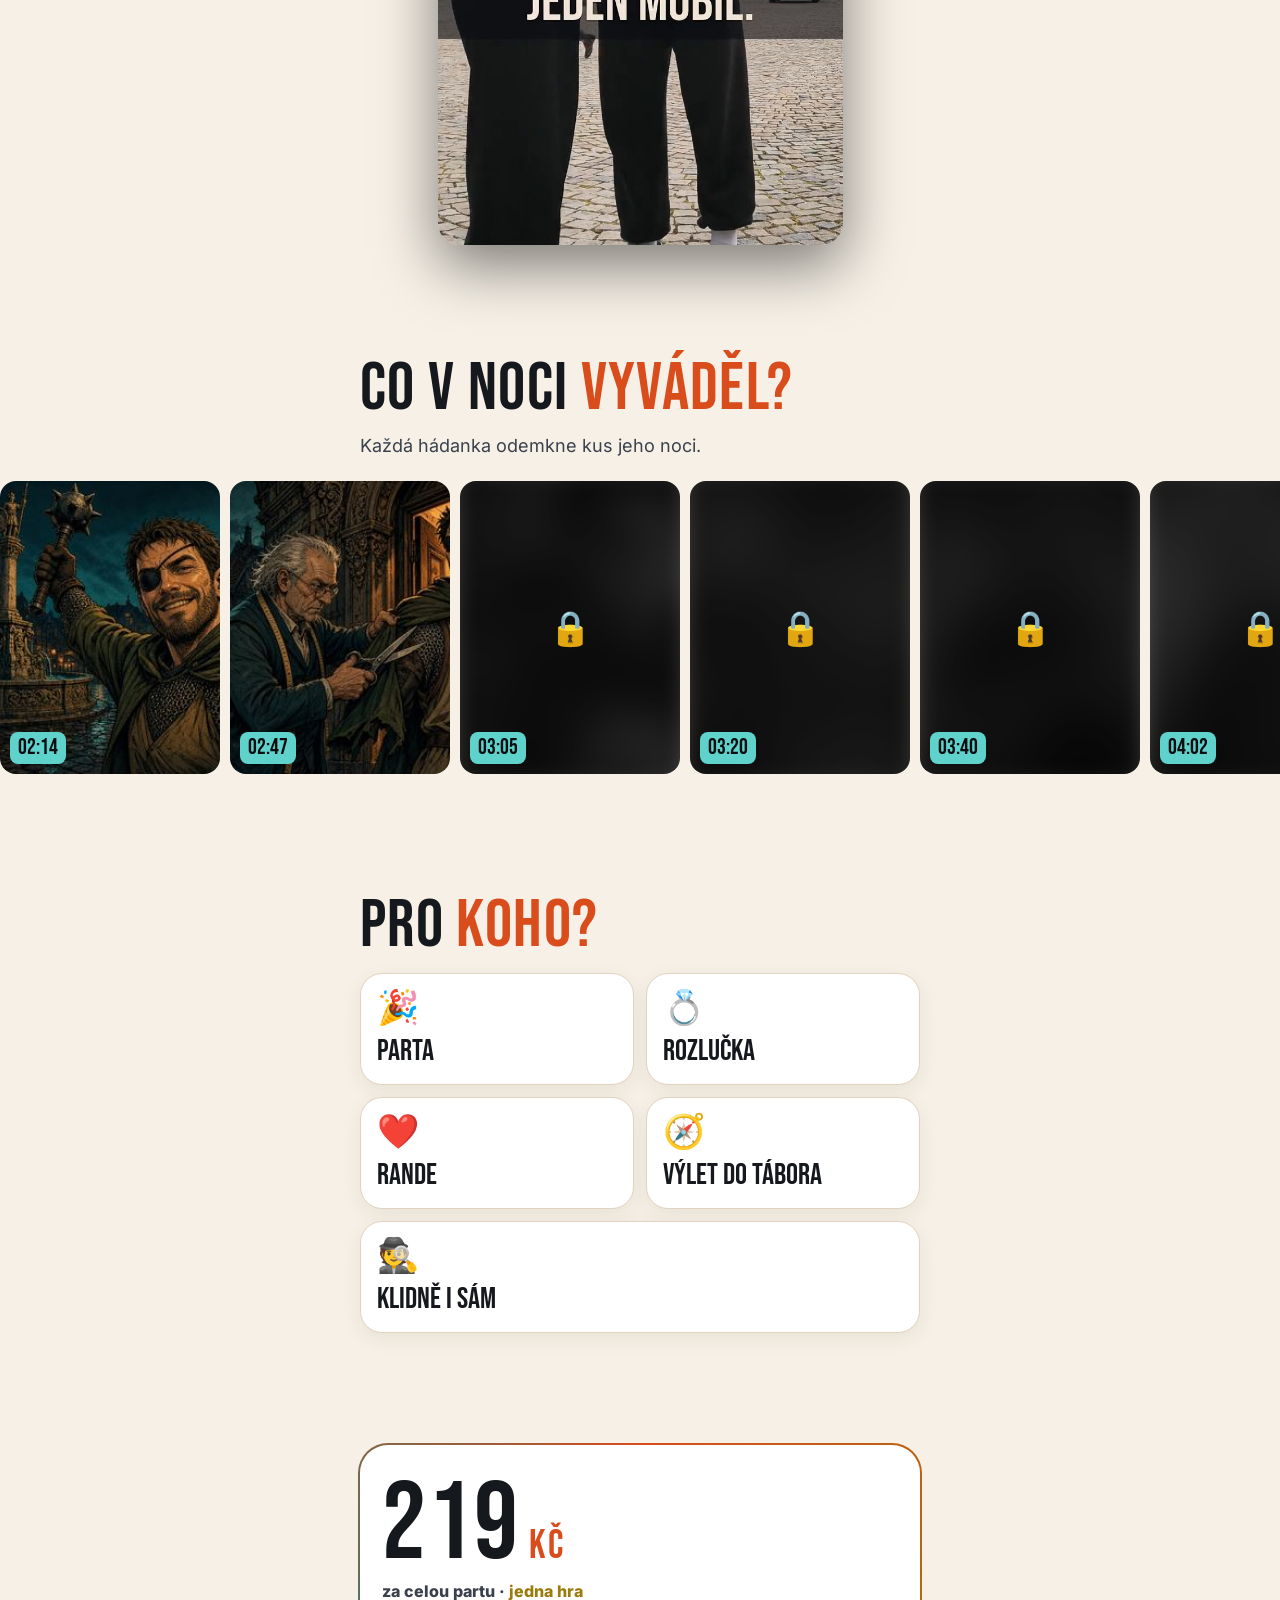
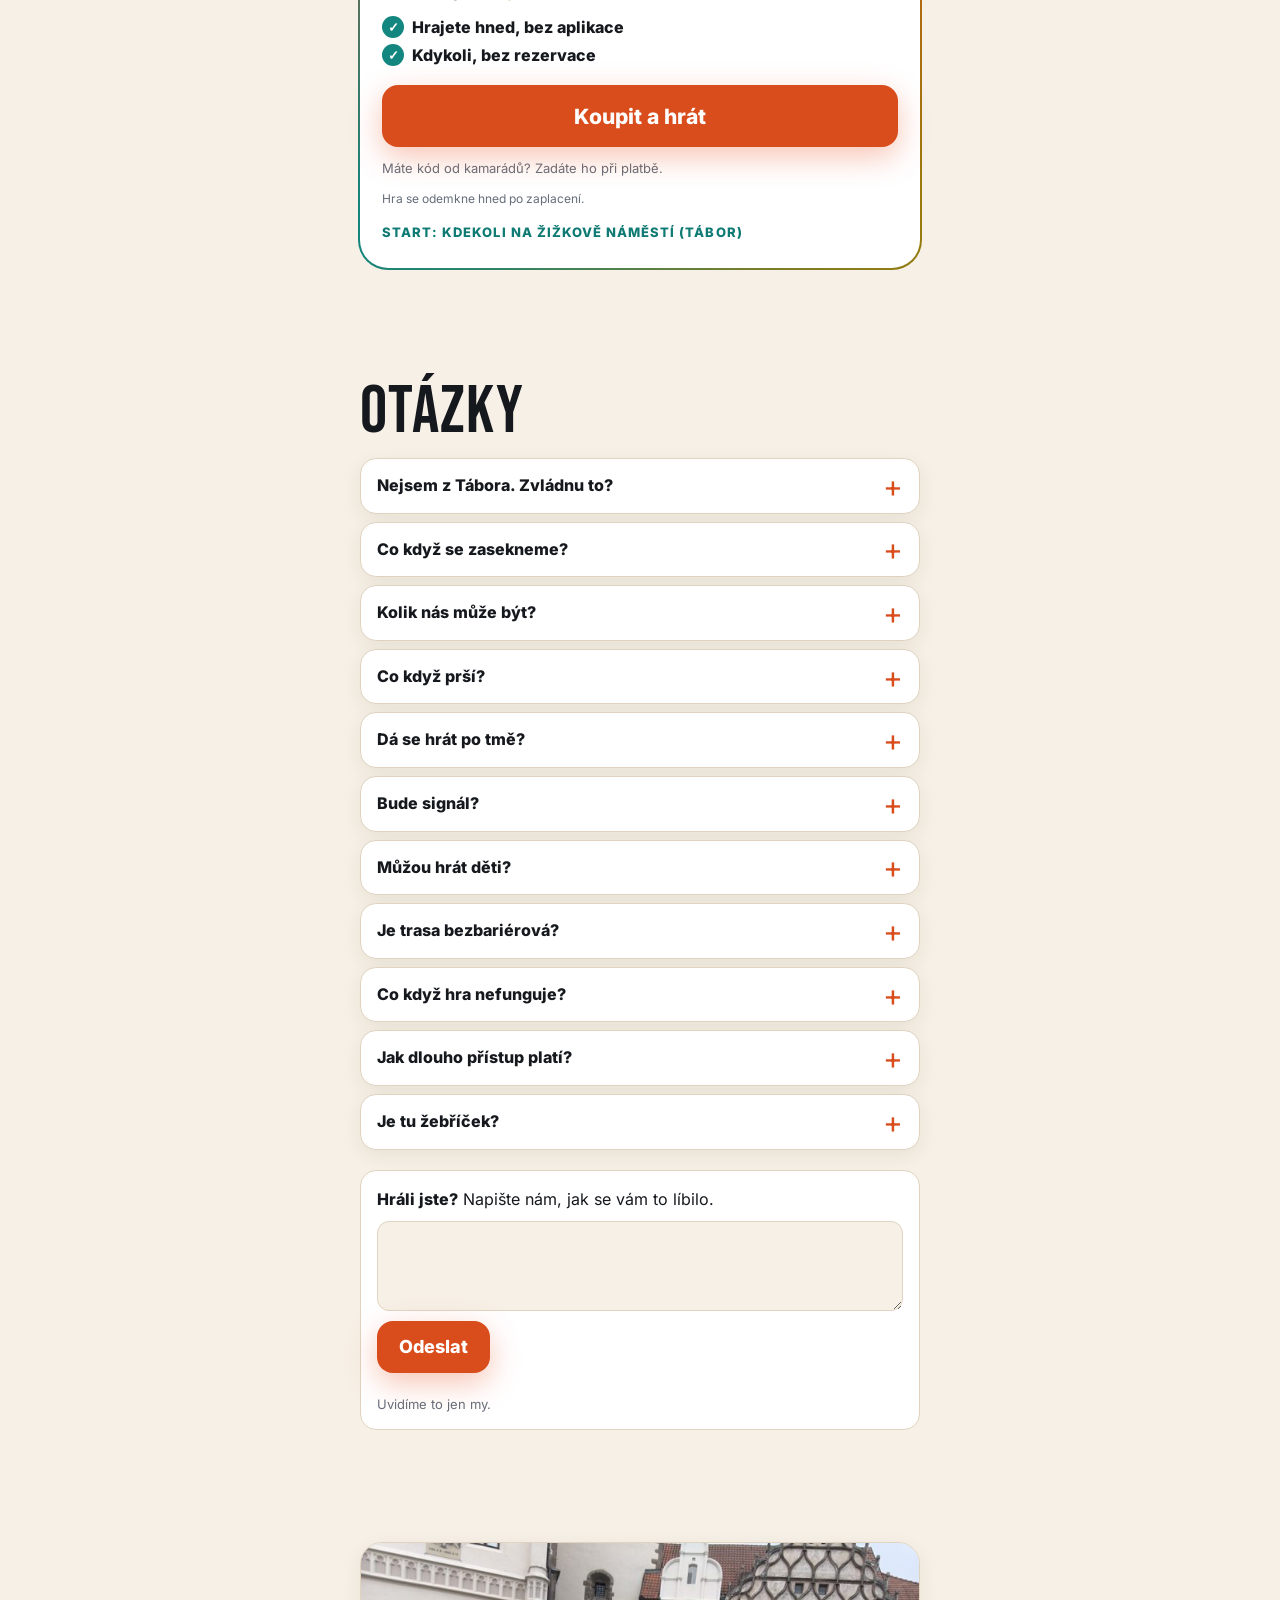
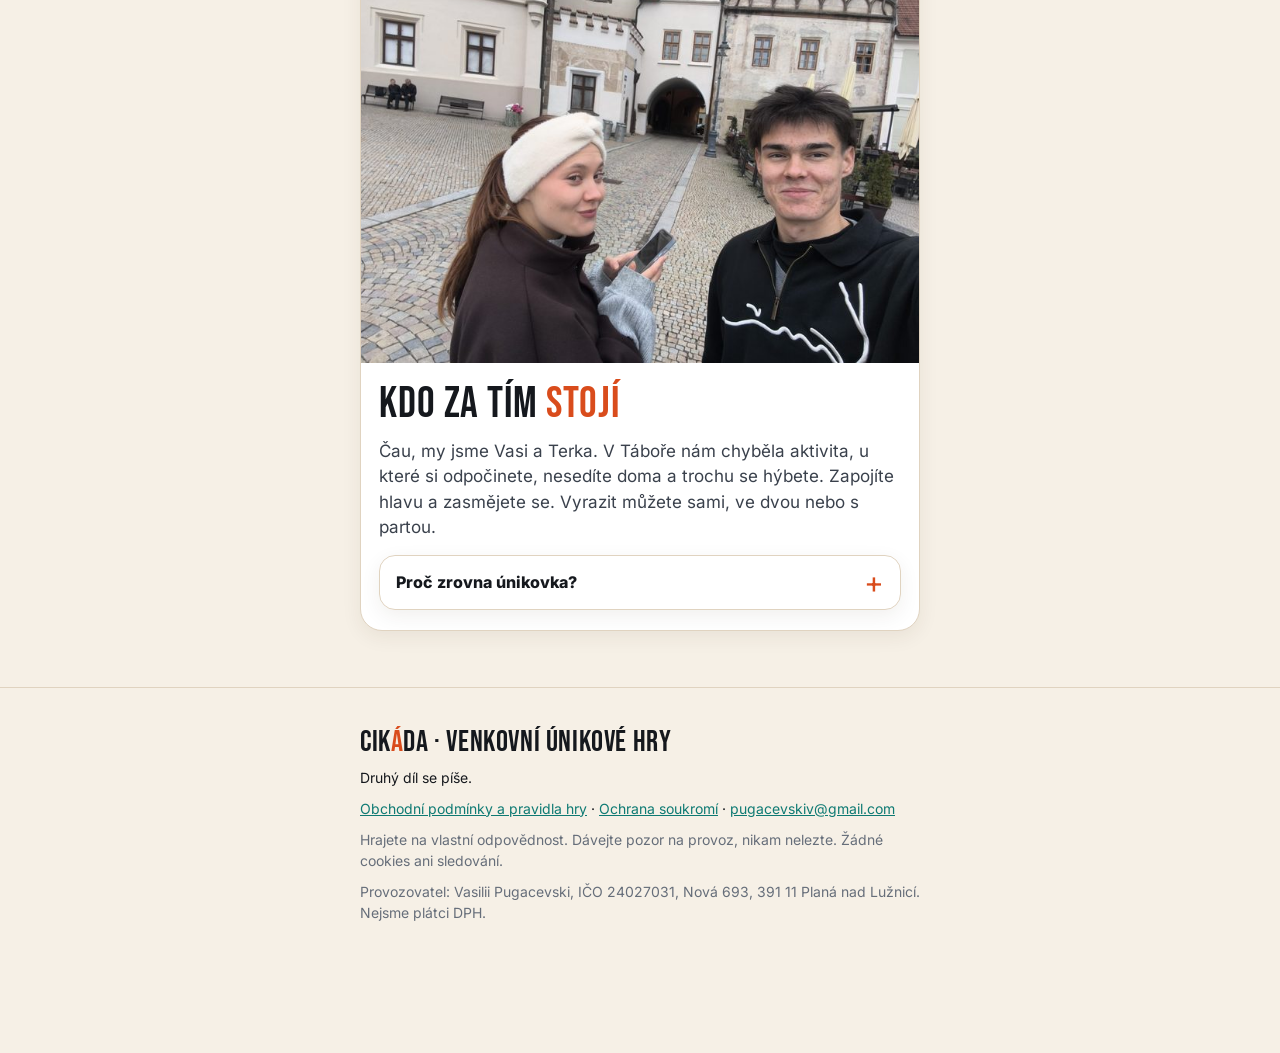
==== commit 07d67332: "Web: přístup platí 6 měsíců (dřív 12), podmínky zmiňují odkaz v e-mailu s potvrzením platby Co-Autho" ====
--- a/index.html
+++ b/index.html
@@ -16,7 +16,7 @@
 <link rel="icon" href="data:image/svg+xml,%3Csvg xmlns='http://www.w3.org/2000/svg' viewBox='0 0 64 64'%3E%3Crect width='64' height='64' rx='12' fill='%230B0D10'/%3E%3Ctext x='32' y='46' font-size='40' text-anchor='middle' font-family='Impact,sans-serif' fill='%23E85A2A'%3EŽ%3C/text%3E%3C/svg%3E">
 <script>try{var t=localStorage.getItem("zr-theme");if(t)document.documentElement.setAttribute("data-theme",t)}catch(e){}</script>
 <link rel="stylesheet" href="web/v5.css?v=20261103">
-<script src="web/config.js?v=20261024"></script>
+<script src="web/config.js?v=20261105"></script>
 </head>
 <body>
 <a class="skip" href="#main">Přeskočit na obsah</a>
@@ -162,6 +162,7 @@
         <a class="btn big shine" id="pay-btn" href="#" rel="noopener">Koupit a hrát</a>
         <p class="small" data-kod>Máte kód od kamarádů? Zadáte ho při platbě.</p>
         <p class="small drobne">Hra se odemkne hned po zaplacení.</p>
+        <p class="small hide" id="paid-note">Na tomhle telefonu už máte zaplaceno, hra si pamatuje, kde jste skončili. <a id="pay-again" href="#" rel="noopener">Koupit pro další partu</a></p>
         <p class="small hide" id="pay-missing">Platba se připravuje. Napište si o hru na <a data-mail href="#">e-mail</a>.</p>
       </div>
       <div data-only="zdarma">
@@ -190,7 +191,7 @@
       <details><summary>Můžou hrát děti?</summary><p>Hádanky zvládnou. Jenže Žižka je po rozlučce a nemluví jako v čítance. Proto od 15 let.</p></details>
       <details><summary>Je trasa bezbariérová?</summary><p>Ano, na trase nejsou schody. Počítejte jen s dlažbou.</p></details>
       <details><summary>Co když hra nefunguje?</summary><p>Napište nám na <a data-mail href="#">e-mail</a>, co se stalo. Opravíme to, nebo vám vrátíme peníze.</p></details>
-      <details><summary>Jak dlouho přístup platí?</summary><p><span data-validity>12</span> měsíců od zaplacení, jedna hra pro jednu partu.</p></details>
+      <details><summary>Jak dlouho přístup platí?</summary><p><span data-validity>6</span> měsíců od zaplacení, jedna hra pro jednu partu.</p></details>
       <details><summary>Je tu žebříček?</summary><p>Nejlepší roty zveřejňujeme na Instagramu. Pošlete nám kartu z konce hry.</p></details>
     </div>
     <form class="nazor hide" id="nazor" novalidate>
@@ -234,6 +235,6 @@
 </div>
 <div class="toast" id="toast" role="status"></div>
 
-<script src="web/v5.js?v=20261103"></script>
+<script src="web/v5.js?v=20261104"></script>
 </body>
 </html>
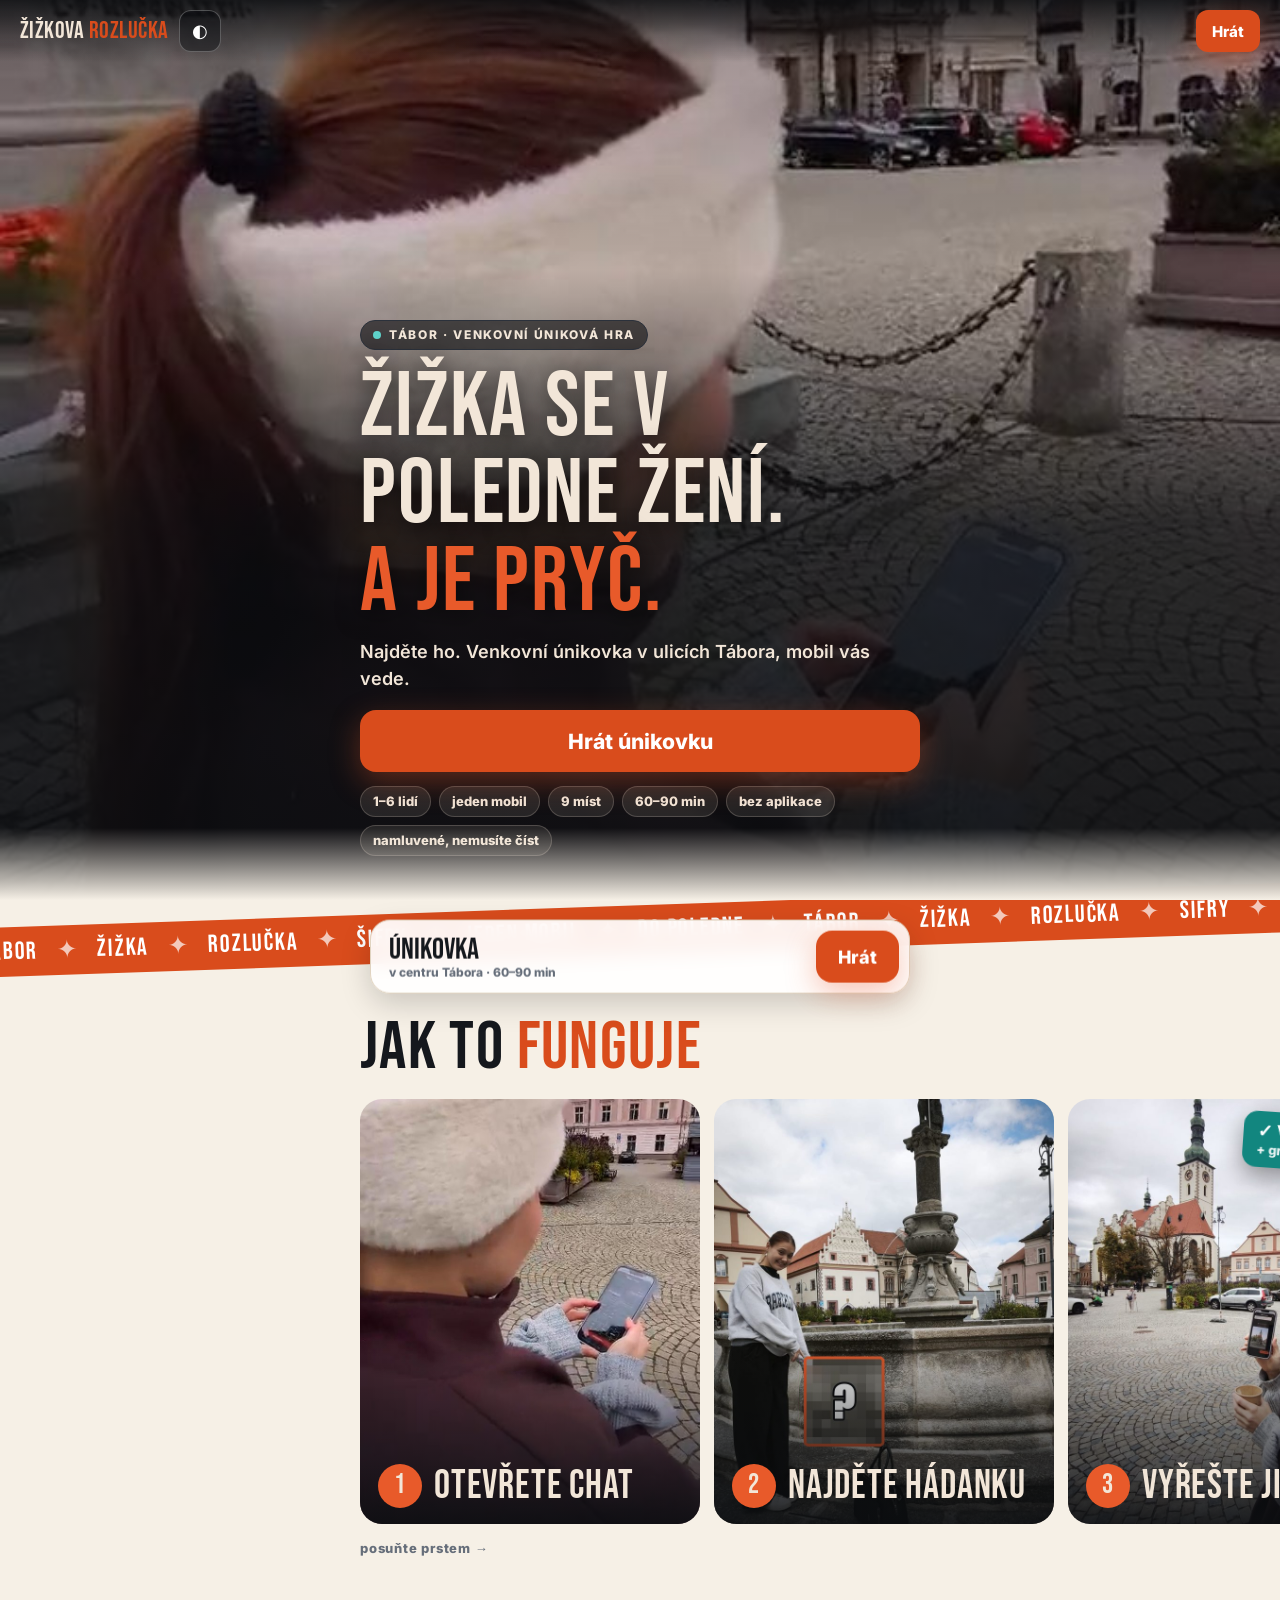
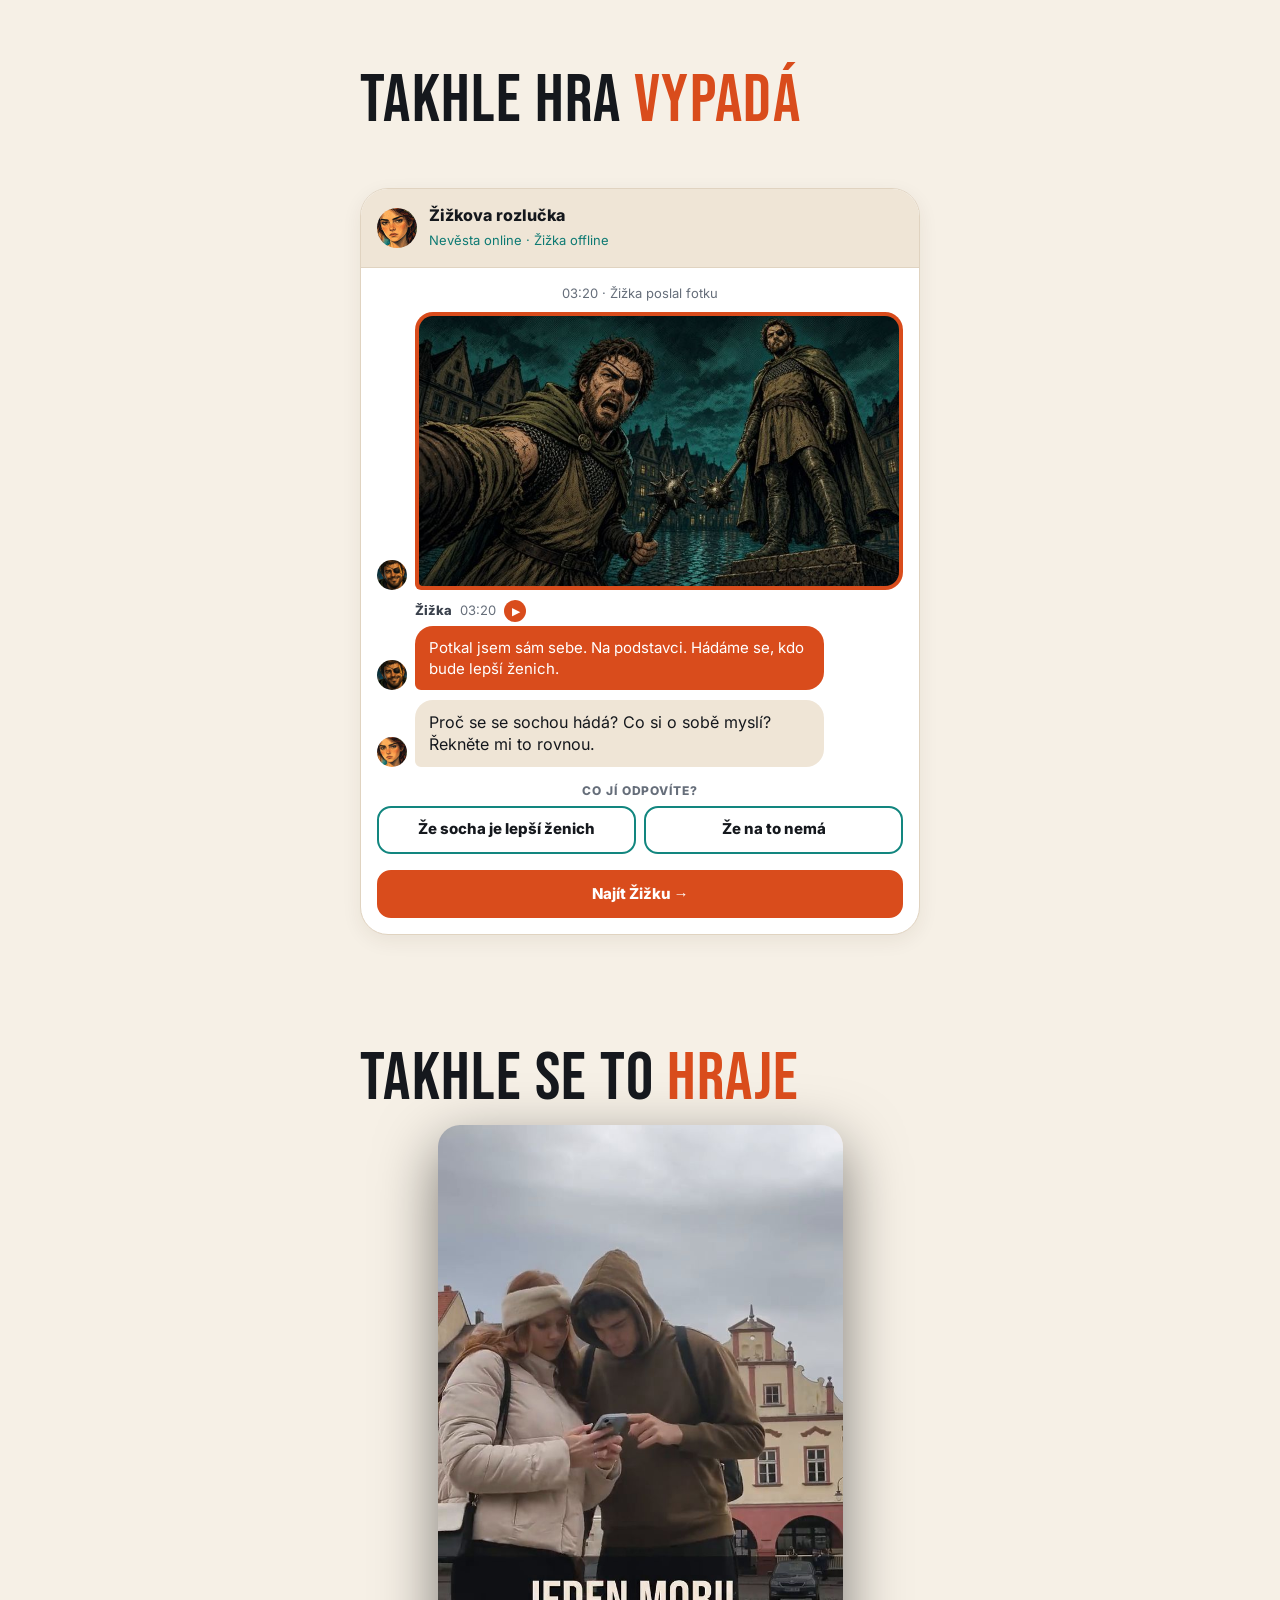
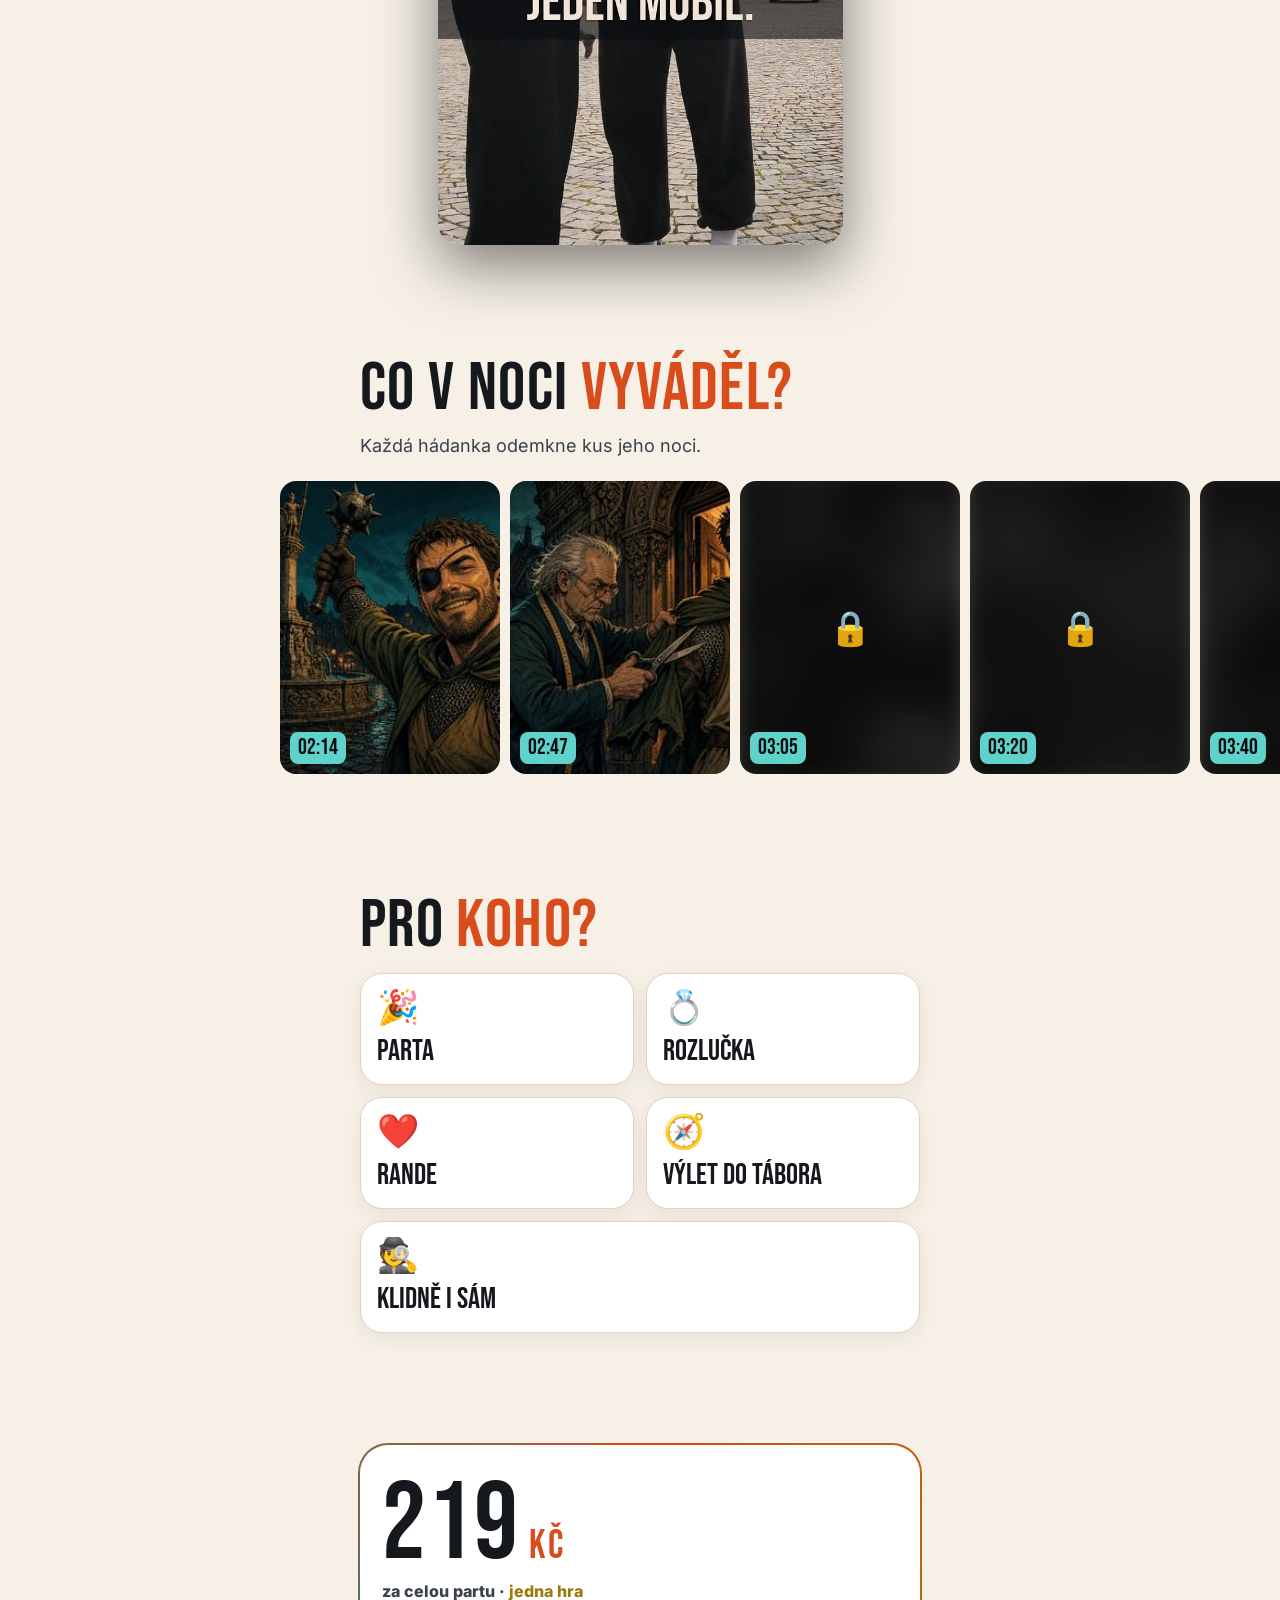
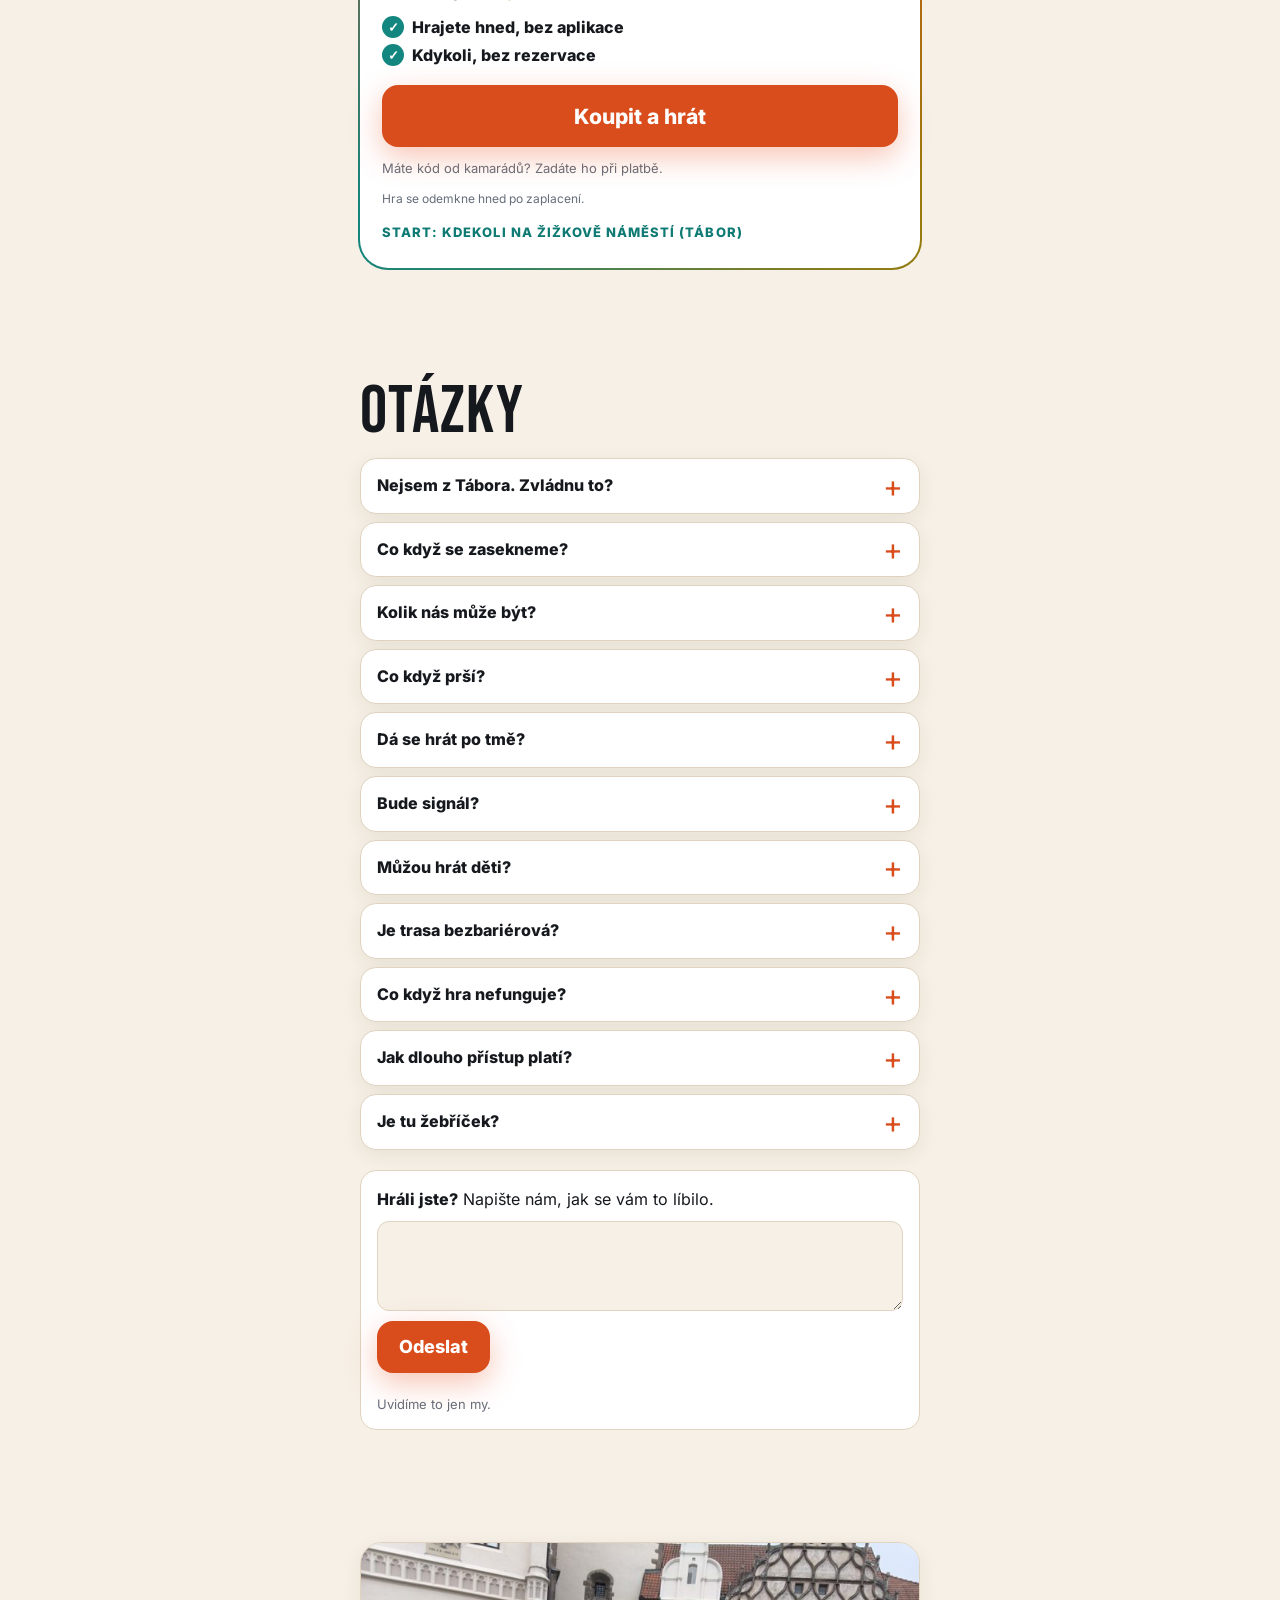
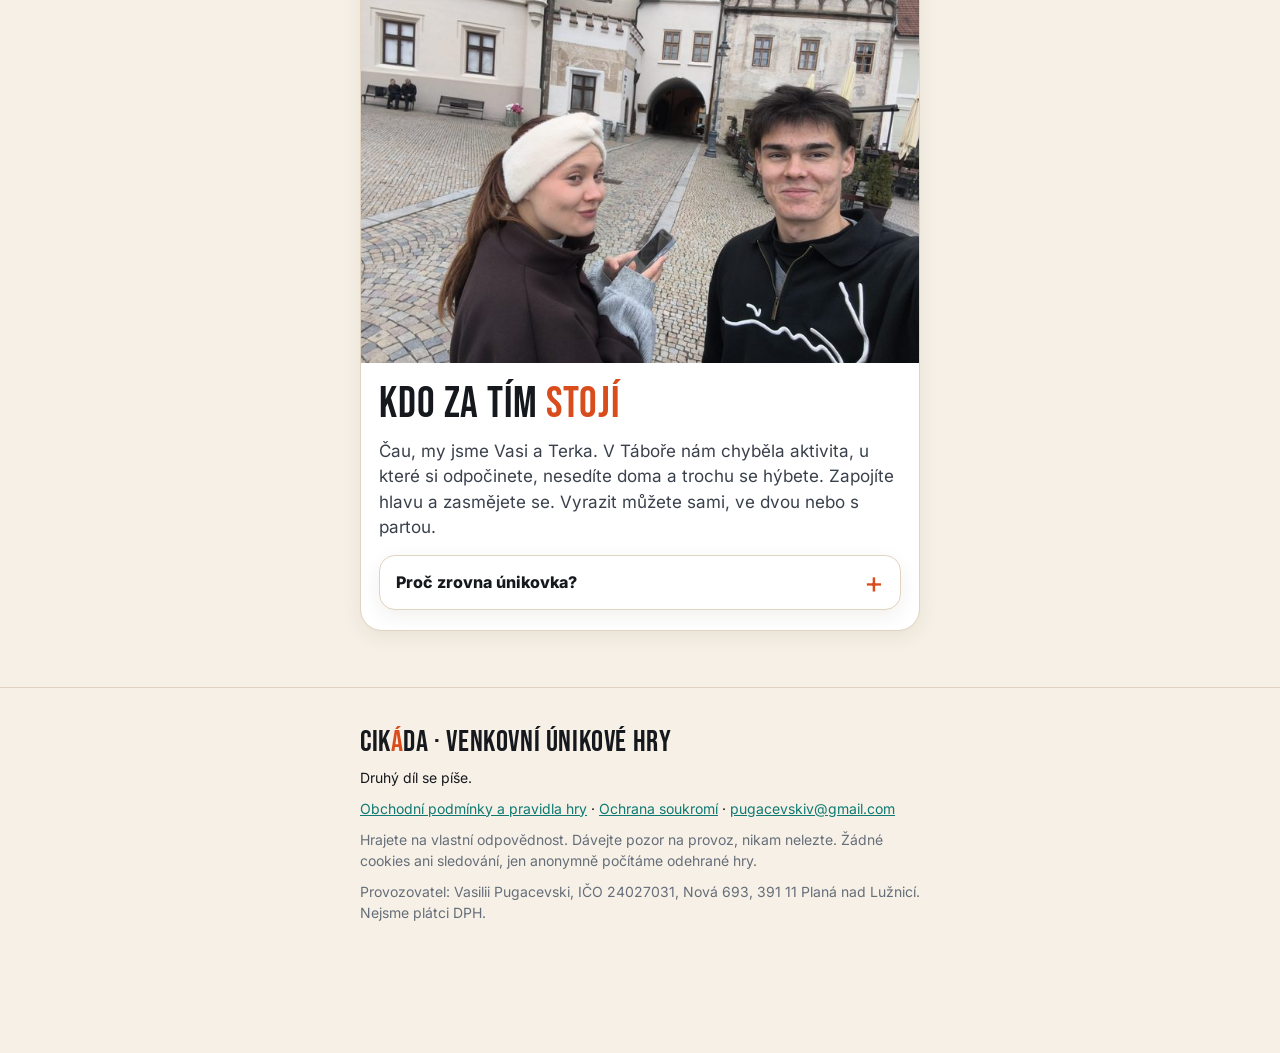
==== commit 15c4f75a: "Hra: anonymní počítadlo (jen „start“ / „konec“ do formuláře Google), zmínka v zásadách soukromí Co-A" ====
--- a/index.html
+++ b/index.html
@@ -224,7 +224,7 @@
     <p class="foot-logo">CIK<span>Á</span>DA · venkovní únikové hry</p>
     <p>Druhý díl se píše.</p>
     <p><a href="podminky.html">Obchodní podmínky a pravidla hry</a> · <a href="soukromi.html">Ochrana soukromí</a> · <a data-mail href="#">e-mail</a></p>
-    <p class="muted">Hrajete na vlastní odpovědnost. Dávejte pozor na provoz, nikam nelezte. Žádné cookies ani sledování.</p>
+    <p class="muted">Hrajete na vlastní odpovědnost. Dávejte pozor na provoz, nikam nelezte. Žádné cookies ani sledování, jen anonymně počítáme odehrané hry.</p>
     <p class="muted" id="seller"></p>
   </div>
 </footer>
